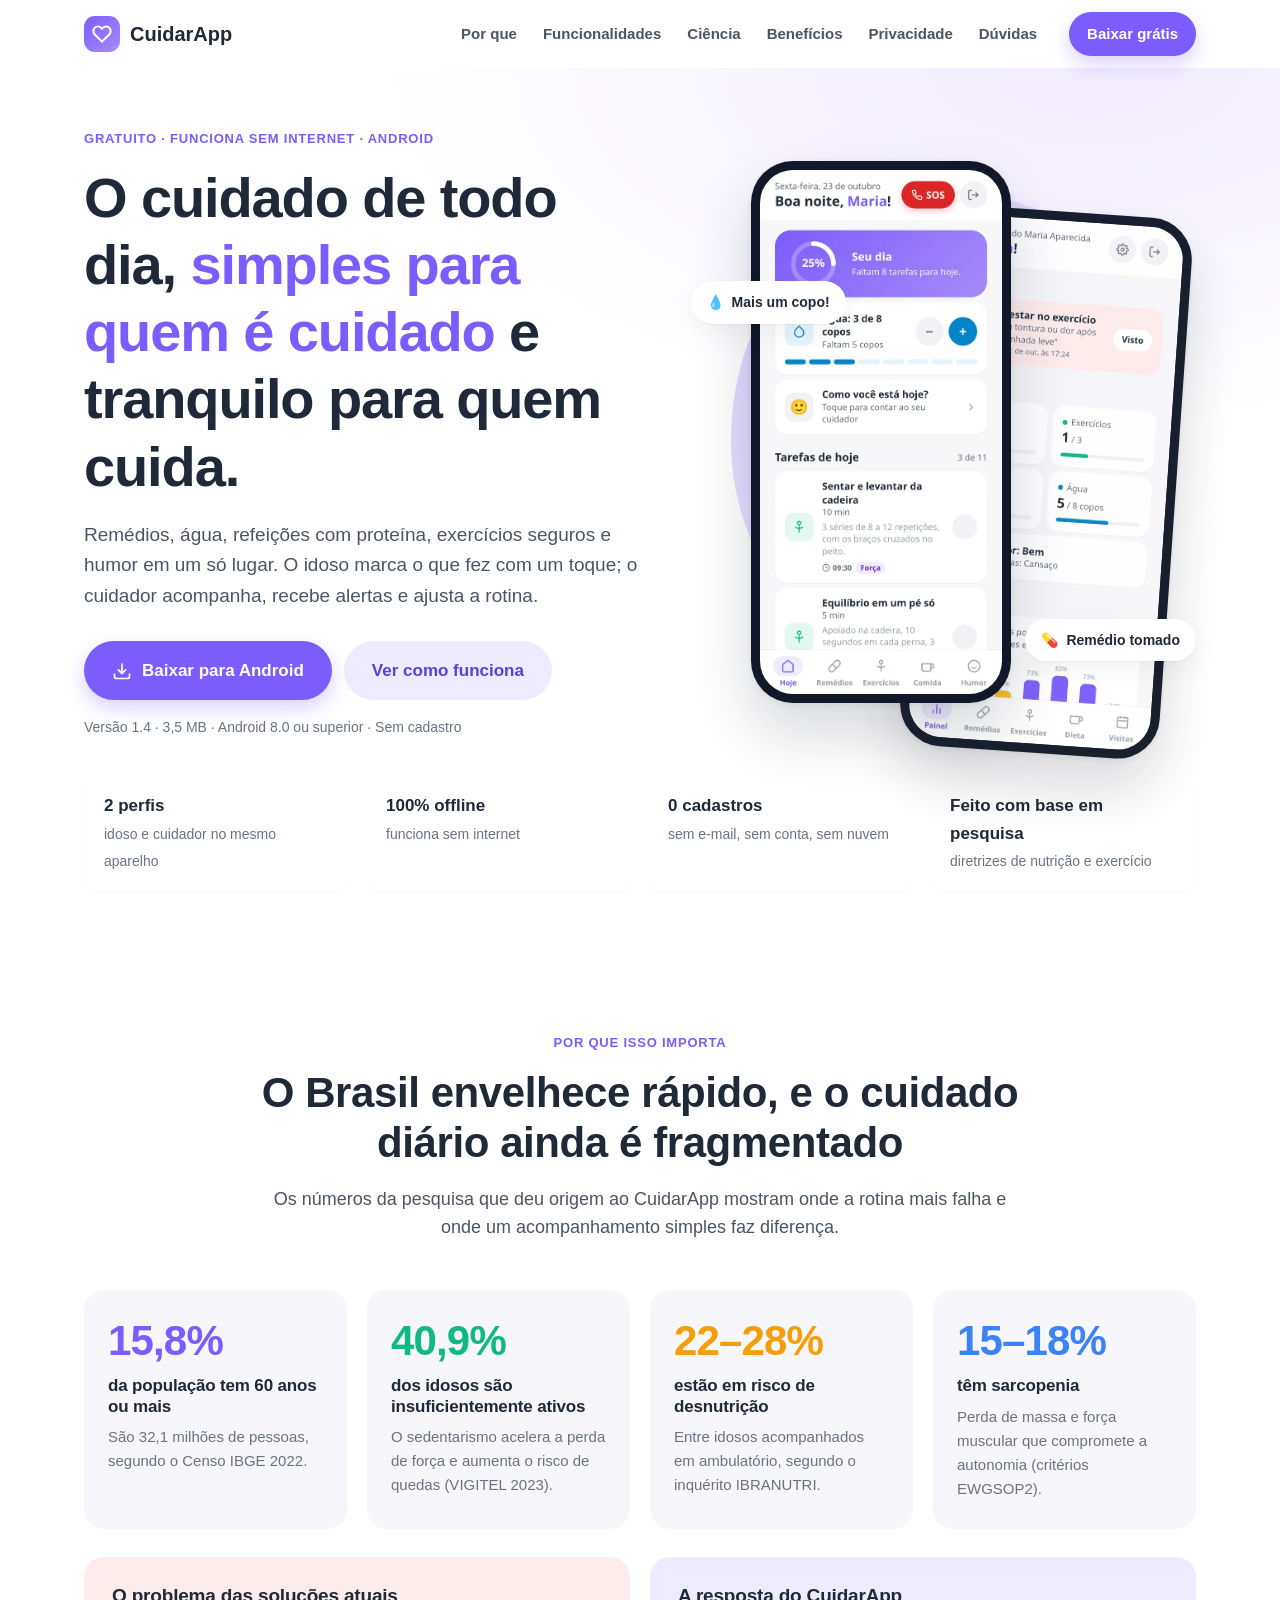
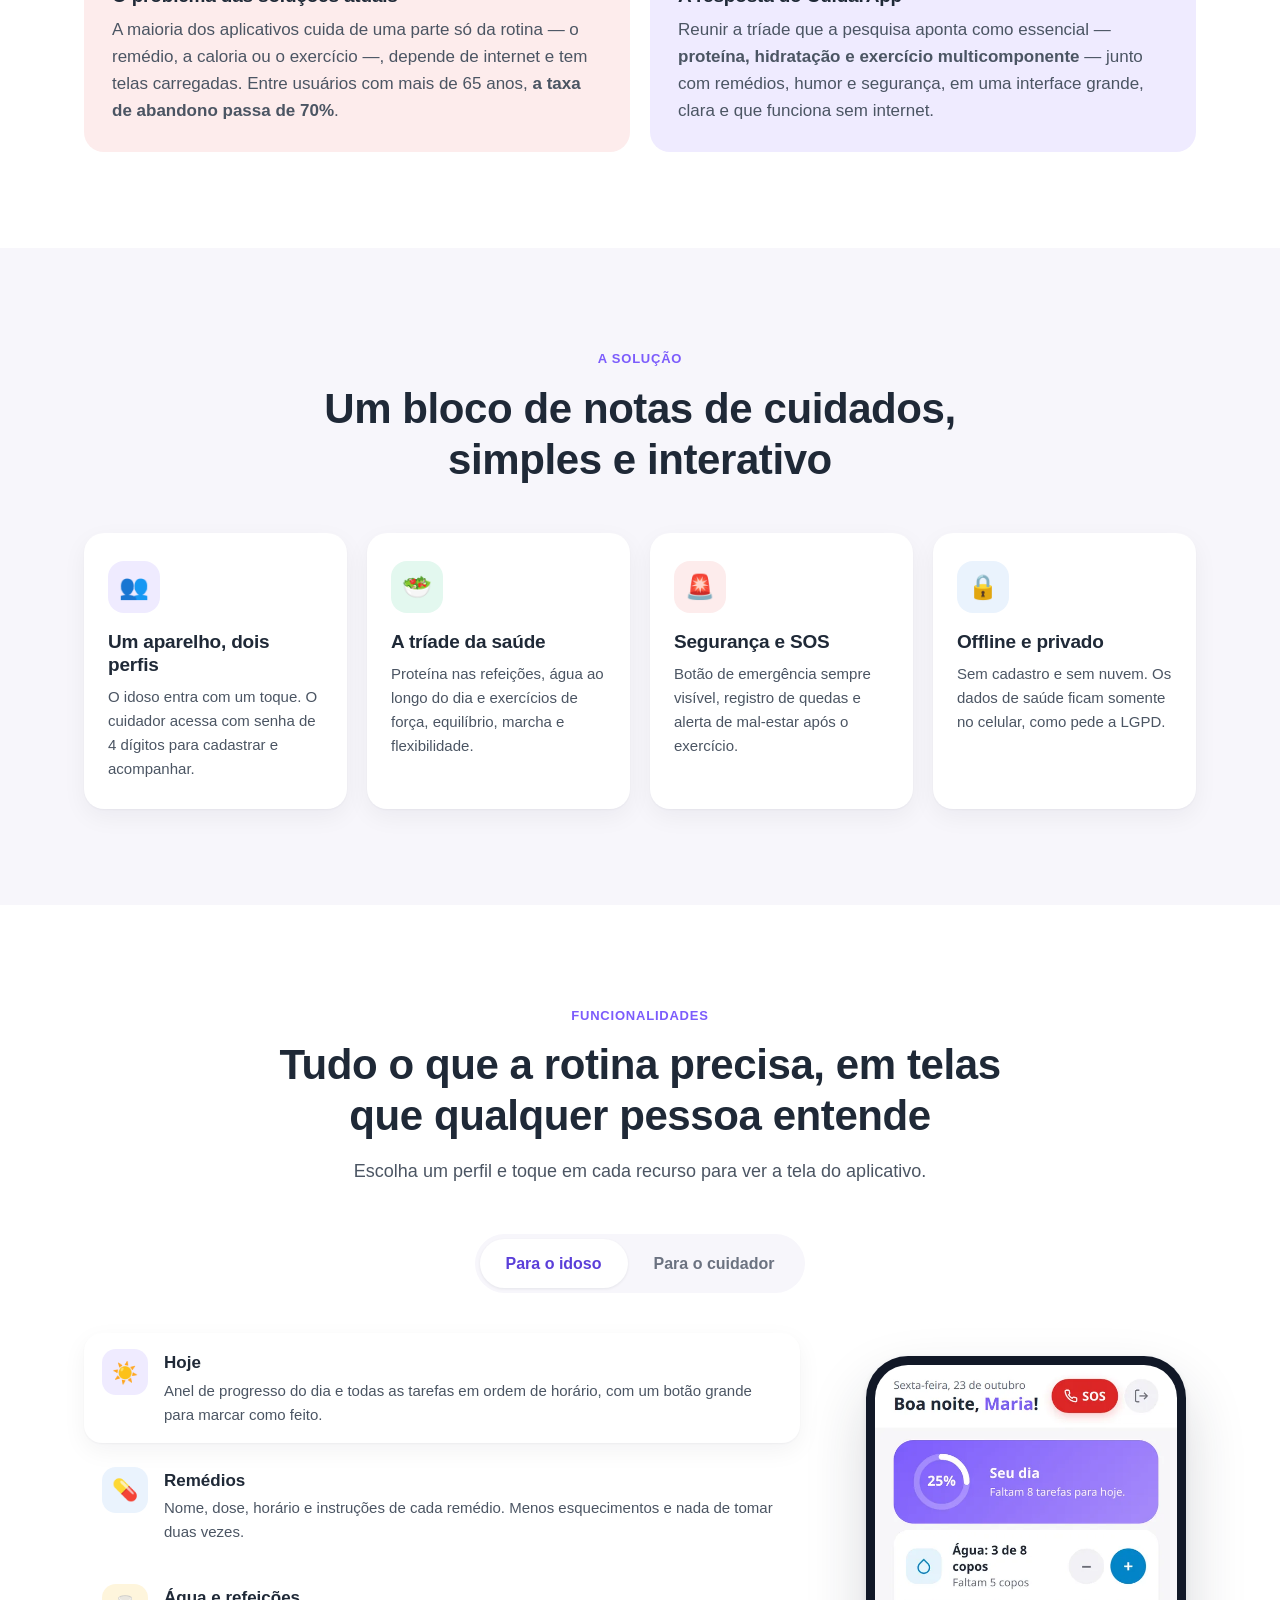
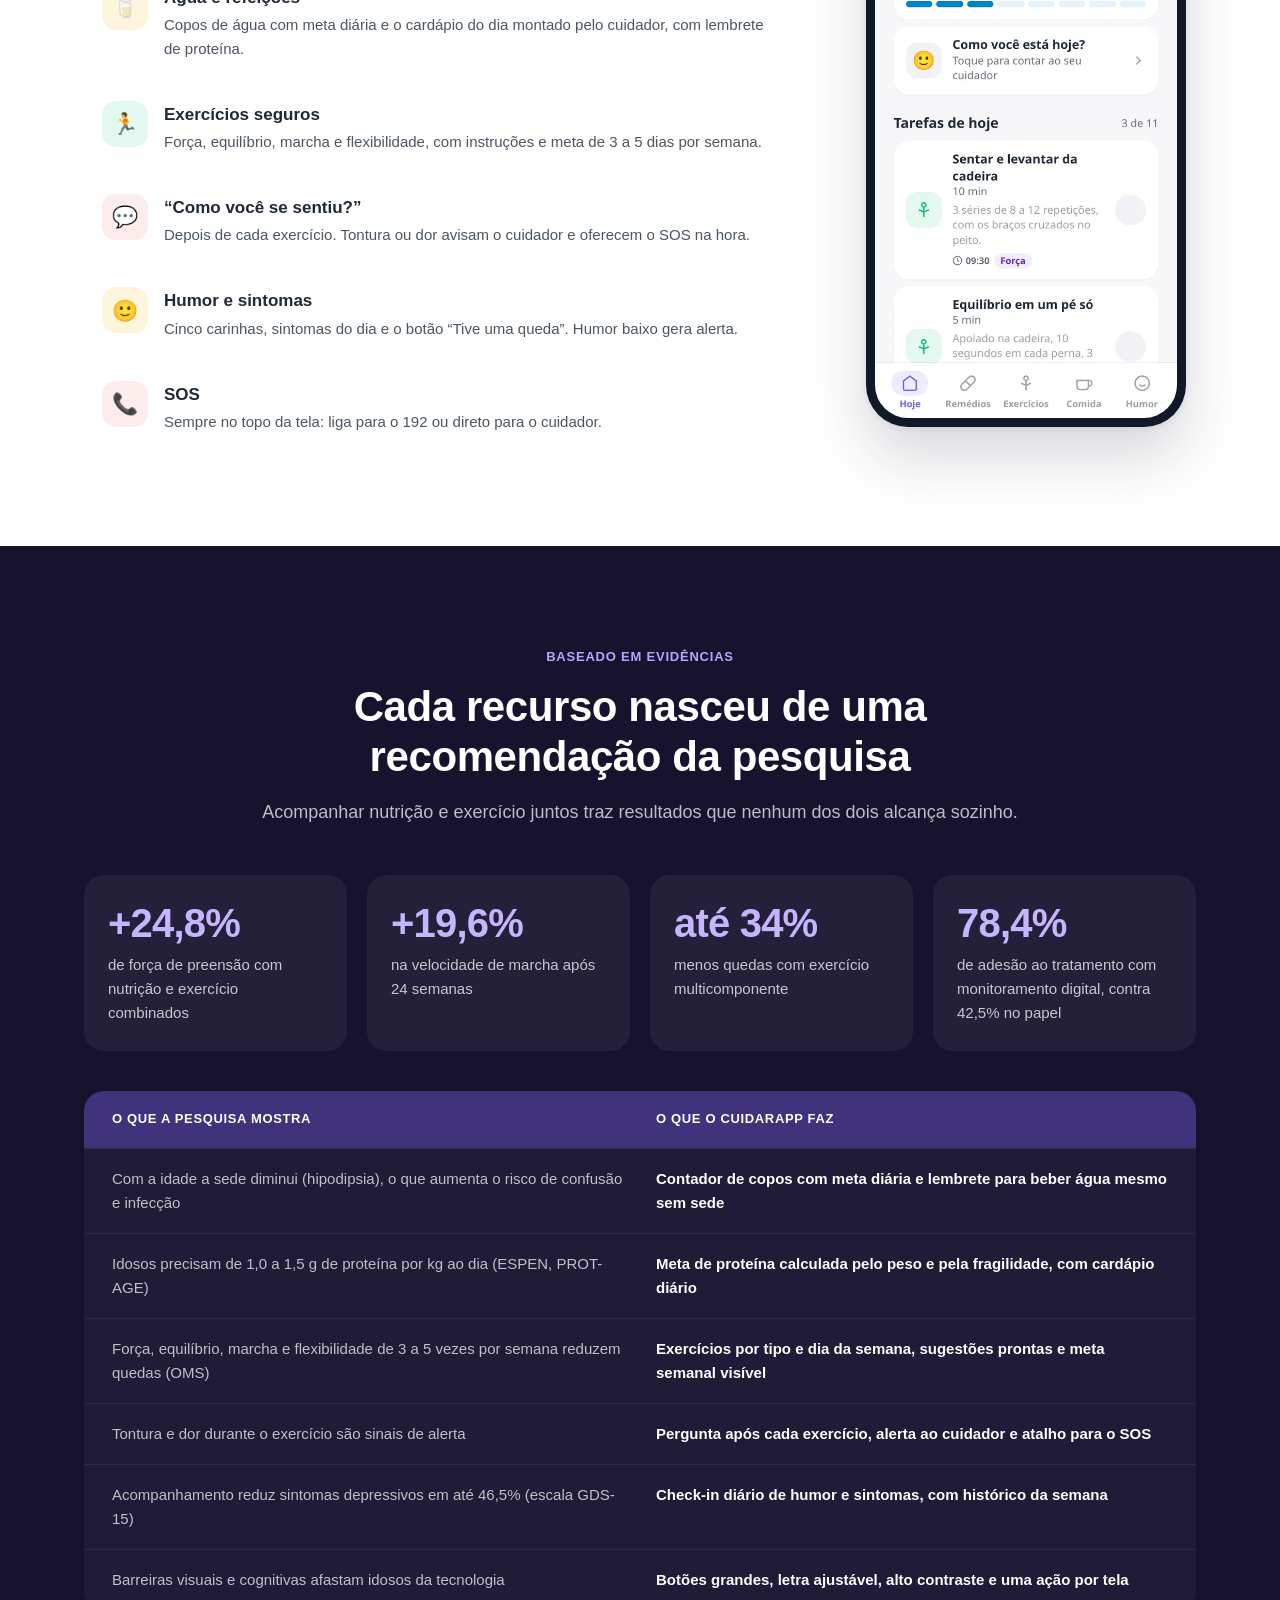
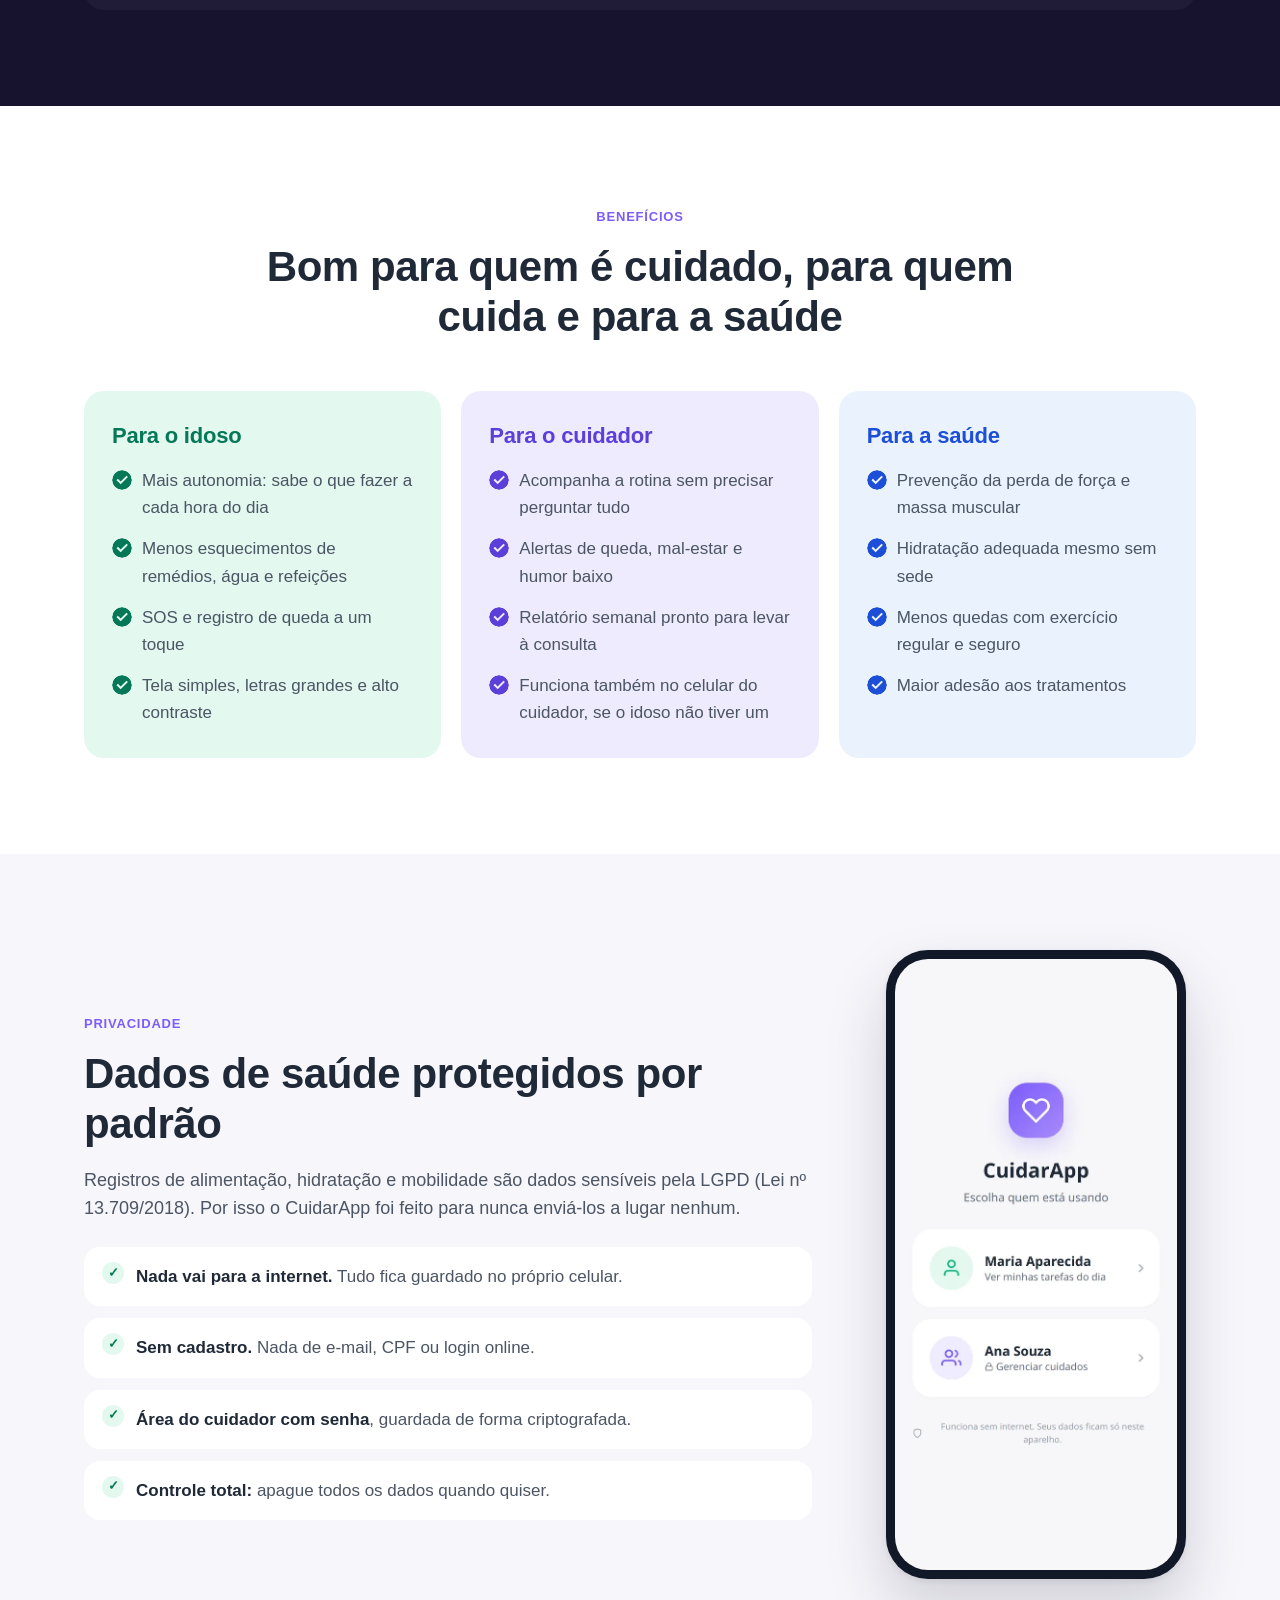
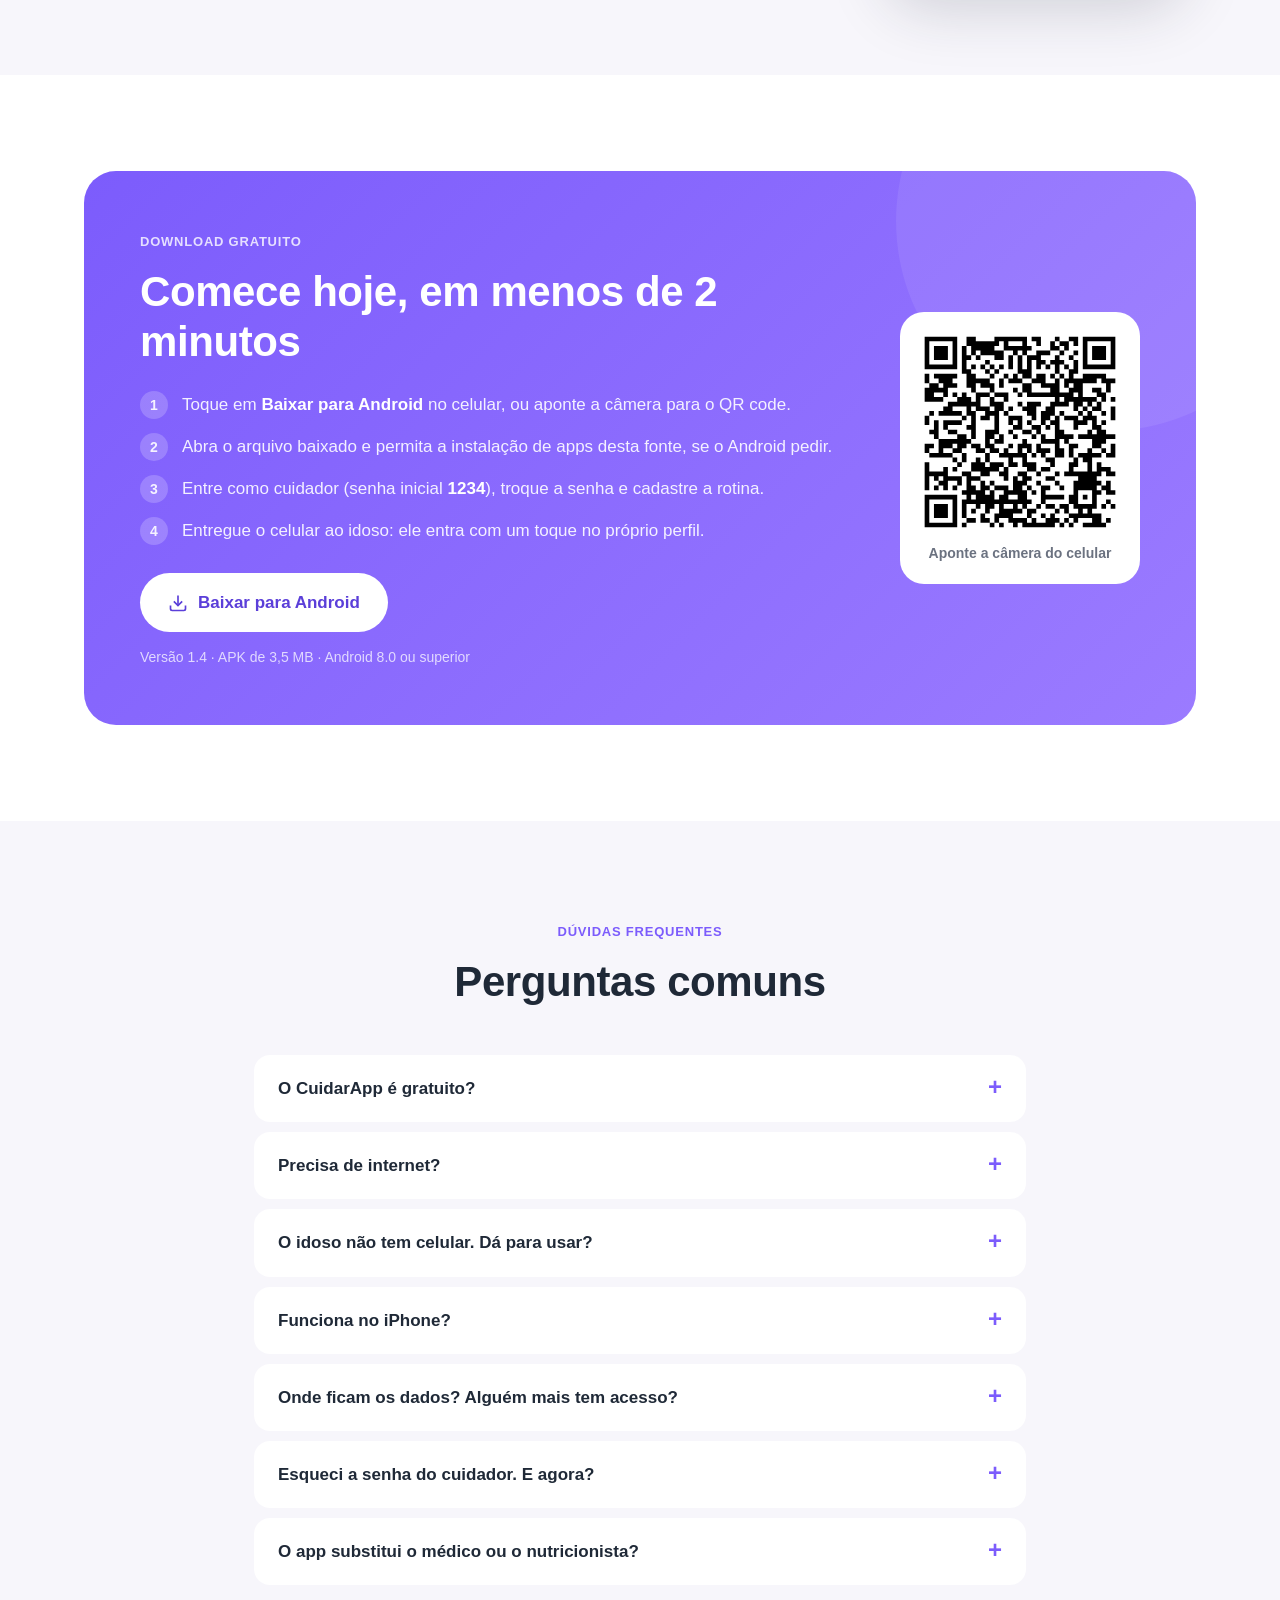
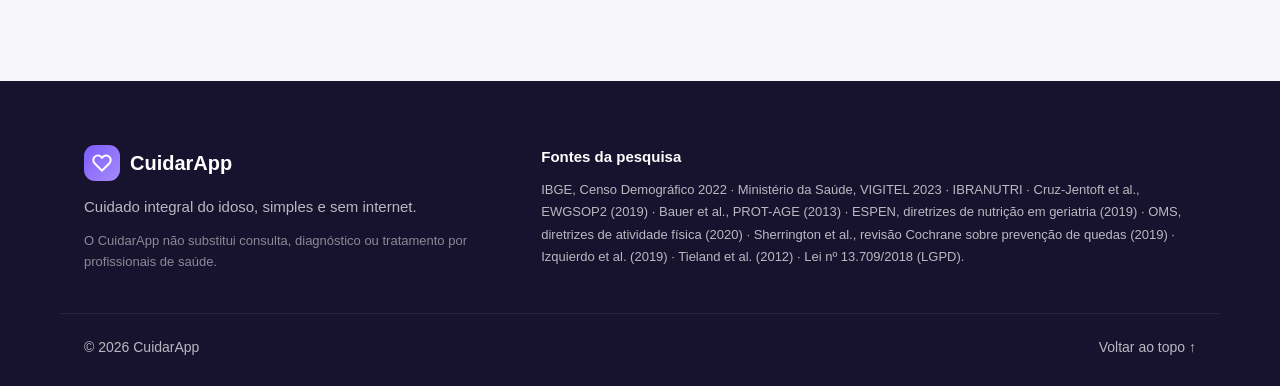
==== site/index.html @ 1126bedb "Site comercial do CuidarApp com link de download da versão atual Co-authored-by: Bradley iDesign <br" ====
<!DOCTYPE html>
<html lang="pt-BR">
<head>
    <meta charset="UTF-8">
    <meta name="viewport" content="width=device-width, initial-scale=1.0">
    <title>CuidarApp — Cuidado diário do idoso, simples e sem internet</title>
    <meta name="description" content="Aplicativo gratuito para idosos e cuidadores: remédios, água, alimentação com proteína, exercícios seguros, humor e SOS. Funciona sem internet e os dados ficam só no celular.">
    <meta name="theme-color" content="#7C5CFC">
    <meta property="og:title" content="CuidarApp — Cuidado diário do idoso">
    <meta property="og:description" content="Remédios, hidratação, alimentação, exercícios e humor em um só app. Gratuito, offline e privado.">
    <meta property="og:image" content="img/idoso-hoje.webp">
    <link rel="icon" href="data:image/svg+xml,%3Csvg xmlns='http://www.w3.org/2000/svg' viewBox='0 0 24 24' fill='none' stroke='%237C5CFC' stroke-width='2.4'%3E%3Cpath d='M20.84 4.61a5.5 5.5 0 0 0-7.78 0L12 5.67l-1.06-1.06a5.5 5.5 0 0 0-7.78 7.78l1.06 1.06L12 21.23l7.78-7.78 1.06-1.06a5.5 5.5 0 0 0 0-7.78z'/%3E%3C/svg%3E">
    <link rel="stylesheet" href="styles.css">
</head>
<body>
    <header class="topbar" id="topbar">
        <div class="container topbar-inner">
            <a href="#inicio" class="brand" aria-label="CuidarApp, início">
                <span class="brand-mark"><svg viewBox="0 0 24 24" fill="none" stroke="currentColor" stroke-width="2.4"><path d="M20.84 4.61a5.5 5.5 0 0 0-7.78 0L12 5.67l-1.06-1.06a5.5 5.5 0 0 0-7.78 7.78l1.06 1.06L12 21.23l7.78-7.78 1.06-1.06a5.5 5.5 0 0 0 0-7.78z"/></svg></span>
                CuidarApp
            </a>
            <nav class="menu" id="menu" aria-label="Seções">
                <a href="#por-que">Por que</a>
                <a href="#funcionalidades">Funcionalidades</a>
                <a href="#ciencia">Ciência</a>
                <a href="#beneficios">Benefícios</a>
                <a href="#privacidade">Privacidade</a>
                <a href="#perguntas">Dúvidas</a>
            </nav>
            <a class="btn btn-primary btn-sm" href="#baixar">Baixar grátis</a>
            <button class="menu-toggle" id="menu-toggle" aria-label="Abrir menu" aria-expanded="false" aria-controls="menu">
                <span></span><span></span>
            </button>
        </div>
    </header>

    <main>
        <!-- HERO -->
        <section class="hero" id="inicio">
            <div class="container hero-grid">
                <div class="hero-text">
                    <span class="eyebrow">Gratuito · Funciona sem internet · Android</span>
                    <h1>O cuidado de todo dia, <span class="accent">simples para quem é cuidado</span> e tranquilo para quem cuida.</h1>
                    <p class="lead">Remédios, água, refeições com proteína, exercícios seguros e humor em um só lugar. O idoso marca o que fez com um toque; o cuidador acompanha, recebe alertas e ajusta a rotina.</p>
                    <div class="hero-actions">
                        <a class="btn btn-primary btn-lg" href="https://github.com/InBradleydesign/1-Download-and-Export/releases/latest/download/app-debug.apk" data-download>
                            <svg viewBox="0 0 24 24" fill="none" stroke="currentColor" stroke-width="2"><path d="M21 15v4a2 2 0 0 1-2 2H5a2 2 0 0 1-2-2v-4"/><polyline points="7 10 12 15 17 10"/><line x1="12" y1="15" x2="12" y2="3"/></svg>
                            Baixar para Android
                        </a>
                        <a class="btn btn-ghost btn-lg" href="#funcionalidades">Ver como funciona</a>
                    </div>
                    <p class="hero-meta">Versão 1.4 · 3,5 MB · Android 8.0 ou superior · Sem cadastro</p>
                </div>
                <div class="hero-visual" aria-hidden="true">
                    <div class="blob"></div>
                    <figure class="phone phone-back"><img src="img/cuidador-painel.webp" alt="" width="585" height="1266"></figure>
                    <figure class="phone phone-front"><img src="img/idoso-hoje.webp" alt="" width="585" height="1266"></figure>
                    <div class="float-chip chip-a"><span>💧</span>Mais um copo!</div>
                    <div class="float-chip chip-b"><span>💊</span>Remédio tomado</div>
                </div>
            </div>
            <div class="container trust">
                <div><strong>2 perfis</strong><span>idoso e cuidador no mesmo aparelho</span></div>
                <div><strong>100% offline</strong><span>funciona sem internet</span></div>
                <div><strong>0 cadastros</strong><span>sem e-mail, sem conta, sem nuvem</span></div>
                <div><strong>Feito com base em pesquisa</strong><span>diretrizes de nutrição e exercício</span></div>
            </div>
        </section>

        <!-- POR QUE -->
        <section class="section" id="por-que">
            <div class="container">
                <div class="section-head">
                    <span class="eyebrow">Por que isso importa</span>
                    <h2>O Brasil envelhece rápido, e o cuidado diário ainda é fragmentado</h2>
                    <p>Os números da pesquisa que deu origem ao CuidarApp mostram onde a rotina mais falha e onde um acompanhamento simples faz diferença.</p>
                </div>
                <div class="stats">
                    <article class="stat">
                        <span class="stat-value">15,8%</span>
                        <h3>da população tem 60 anos ou mais</h3>
                        <p>São 32,1 milhões de pessoas, segundo o Censo IBGE 2022.</p>
                    </article>
                    <article class="stat">
                        <span class="stat-value">40,9%</span>
                        <h3>dos idosos são insuficientemente ativos</h3>
                        <p>O sedentarismo acelera a perda de força e aumenta o risco de quedas (VIGITEL 2023).</p>
                    </article>
                    <article class="stat">
                        <span class="stat-value">22–28%</span>
                        <h3>estão em risco de desnutrição</h3>
                        <p>Entre idosos acompanhados em ambulatório, segundo o inquérito IBRANUTRI.</p>
                    </article>
                    <article class="stat">
                        <span class="stat-value">15–18%</span>
                        <h3>têm sarcopenia</h3>
                        <p>Perda de massa e força muscular que compromete a autonomia (critérios EWGSOP2).</p>
                    </article>
                </div>
                <div class="callout">
                    <div>
                        <h3>O problema das soluções atuais</h3>
                        <p>A maioria dos aplicativos cuida de uma parte só da rotina — o remédio, a caloria ou o exercício —, depende de internet e tem telas carregadas. Entre usuários com mais de 65 anos, <strong>a taxa de abandono passa de 70%</strong>.</p>
                    </div>
                    <div>
                        <h3>A resposta do CuidarApp</h3>
                        <p>Reunir a tríade que a pesquisa aponta como essencial — <strong>proteína, hidratação e exercício multicomponente</strong> — junto com remédios, humor e segurança, em uma interface grande, clara e que funciona sem internet.</p>
                    </div>
                </div>
            </div>
        </section>

        <!-- PILARES -->
        <section class="section section-tint">
            <div class="container">
                <div class="section-head">
                    <span class="eyebrow">A solução</span>
                    <h2>Um bloco de notas de cuidados, simples e interativo</h2>
                </div>
                <div class="pillars">
                    <article class="pillar">
                        <span class="pillar-icon violet">👥</span>
                        <h3>Um aparelho, dois perfis</h3>
                        <p>O idoso entra com um toque. O cuidador acessa com senha de 4 dígitos para cadastrar e acompanhar.</p>
                    </article>
                    <article class="pillar">
                        <span class="pillar-icon green">🥗</span>
                        <h3>A tríade da saúde</h3>
                        <p>Proteína nas refeições, água ao longo do dia e exercícios de força, equilíbrio, marcha e flexibilidade.</p>
                    </article>
                    <article class="pillar">
                        <span class="pillar-icon red">🚨</span>
                        <h3>Segurança e SOS</h3>
                        <p>Botão de emergência sempre visível, registro de quedas e alerta de mal-estar após o exercício.</p>
                    </article>
                    <article class="pillar">
                        <span class="pillar-icon blue">🔒</span>
                        <h3>Offline e privado</h3>
                        <p>Sem cadastro e sem nuvem. Os dados de saúde ficam somente no celular, como pede a LGPD.</p>
                    </article>
                </div>
            </div>
        </section>

        <!-- FUNCIONALIDADES -->
        <section class="section" id="funcionalidades">
            <div class="container">
                <div class="section-head">
                    <span class="eyebrow">Funcionalidades</span>
                    <h2>Tudo o que a rotina precisa, em telas que qualquer pessoa entende</h2>
                    <p>Escolha um perfil e toque em cada recurso para ver a tela do aplicativo.</p>
                </div>

                <div class="segmented" role="tablist" aria-label="Perfil">
                    <button class="segmented-btn active" role="tab" aria-selected="true" data-profile="idoso">Para o idoso</button>
                    <button class="segmented-btn" role="tab" aria-selected="false" data-profile="cuidador">Para o cuidador</button>
                </div>

                <div class="showcase" data-showcase="idoso">
                    <div class="feature-list" role="tablist" aria-label="Recursos para o idoso">
                        <button class="feature active" data-img="img/idoso-hoje.webp" data-alt="Tela Hoje do idoso">
                            <span class="feature-icon violet">☀️</span>
                            <span><strong>Hoje</strong>Anel de progresso do dia e todas as tarefas em ordem de horário, com um botão grande para marcar como feito.</span>
                        </button>
                        <button class="feature" data-img="img/idoso-remedios.webp" data-alt="Remédios do dia">
                            <span class="feature-icon blue">💊</span>
                            <span><strong>Remédios</strong>Nome, dose, horário e instruções de cada remédio. Menos esquecimentos e nada de tomar duas vezes.</span>
                        </button>
                        <button class="feature" data-img="img/idoso-alimentacao.webp" data-alt="Água e refeições">
                            <span class="feature-icon amber">🥛</span>
                            <span><strong>Água e refeições</strong>Copos de água com meta diária e o cardápio do dia montado pelo cuidador, com lembrete de proteína.</span>
                        </button>
                        <button class="feature" data-img="img/idoso-exercicios.webp" data-alt="Exercícios do dia">
                            <span class="feature-icon green">🏃</span>
                            <span><strong>Exercícios seguros</strong>Força, equilíbrio, marcha e flexibilidade, com instruções e meta de 3 a 5 dias por semana.</span>
                        </button>
                        <button class="feature" data-img="img/feedback-exercicio.webp" data-alt="Pergunta após o exercício">
                            <span class="feature-icon red">💬</span>
                            <span><strong>“Como você se sentiu?”</strong>Depois de cada exercício. Tontura ou dor avisam o cuidador e oferecem o SOS na hora.</span>
                        </button>
                        <button class="feature" data-img="img/idoso-humor.webp" data-alt="Humor e sintomas">
                            <span class="feature-icon amber">🙂</span>
                            <span><strong>Humor e sintomas</strong>Cinco carinhas, sintomas do dia e o botão “Tive uma queda”. Humor baixo gera alerta.</span>
                        </button>
                        <button class="feature" data-img="img/emergencia.webp" data-alt="Tela de emergência">
                            <span class="feature-icon red">📞</span>
                            <span><strong>SOS</strong>Sempre no topo da tela: liga para o 192 ou direto para o cuidador.</span>
                        </button>
                    </div>
                    <figure class="phone showcase-phone"><img src="img/idoso-hoje.webp" alt="Tela Hoje do idoso" width="585" height="1266"></figure>
                </div>

                <div class="showcase" data-showcase="cuidador" hidden>
                    <div class="feature-list" role="tablist" aria-label="Recursos para o cuidador">
                        <button class="feature active" data-img="img/cuidador-painel.webp" data-alt="Painel do cuidador">
                            <span class="feature-icon violet">📋</span>
                            <span><strong>Painel do dia</strong>Alertas de queda, mal-estar e humor baixo no topo, e o progresso de remédios, exercícios, refeições e água.</span>
                        </button>
                        <button class="feature" data-img="img/cuidador-progresso.webp" data-alt="Relatório dos últimos 7 dias">
                            <span class="feature-icon blue">📊</span>
                            <span><strong>Relatório semanal</strong>Adesão de cada dia, humor da semana e médias prontas para mostrar na consulta.</span>
                        </button>
                        <button class="feature" data-img="img/novo-exercicio.webp" data-alt="Cadastro de exercício">
                            <span class="feature-icon green">✨</span>
                            <span><strong>Cadastro guiado</strong>Sugestões prontas de exercícios e escolha dos dias da semana em poucos toques.</span>
                        </button>
                        <button class="feature" data-img="img/dieta.webp" data-alt="Dieta da semana">
                            <span class="feature-icon amber">🍽️</span>
                            <span><strong>Dieta da semana</strong>Café, almoço, lanche e jantar por dia, salvos automaticamente e com meta de proteína pelo peso.</span>
                        </button>
                        <button class="feature" data-img="img/configuracoes.webp" data-alt="Configurações">
                            <span class="feature-icon violet">⚙️</span>
                            <span><strong>Ajustes do cuidado</strong>Nomes e fotos, peso, meta de água, contatos de SOS e senha, tudo em um só lugar.</span>
                        </button>
                        <button class="feature" data-img="img/alto-contraste.webp" data-alt="Modo de alto contraste com letra maior">
                            <span class="feature-icon blue">🔍</span>
                            <span><strong>Acessibilidade</strong>Letra de 80% a 150%, alto contraste e animações que podem ser desligadas.</span>
                        </button>
                    </div>
                    <figure class="phone showcase-phone"><img src="img/cuidador-painel.webp" alt="Painel do cuidador" width="585" height="1266"></figure>
                </div>
            </div>
        </section>

        <!-- CIÊNCIA -->
        <section class="section section-dark" id="ciencia">
            <div class="container">
                <div class="section-head">
                    <span class="eyebrow">Baseado em evidências</span>
                    <h2>Cada recurso nasceu de uma recomendação da pesquisa</h2>
                    <p>Acompanhar nutrição e exercício juntos traz resultados que nenhum dos dois alcança sozinho.</p>
                </div>
                <div class="results">
                    <div class="result"><span>+24,8%</span><p>de força de preensão com nutrição e exercício combinados</p></div>
                    <div class="result"><span>+19,6%</span><p>na velocidade de marcha após 24 semanas</p></div>
                    <div class="result"><span>até 34%</span><p>menos quedas com exercício multicomponente</p></div>
                    <div class="result"><span>78,4%</span><p>de adesão ao tratamento com monitoramento digital, contra 42,5% no papel</p></div>
                </div>
                <div class="evidence">
                    <div class="evidence-row evidence-head"><span>O que a pesquisa mostra</span><span>O que o CuidarApp faz</span></div>
                    <div class="evidence-row"><span>Com a idade a sede diminui (hipodipsia), o que aumenta o risco de confusão e infecção</span><span>Contador de copos com meta diária e lembrete para beber água mesmo sem sede</span></div>
                    <div class="evidence-row"><span>Idosos precisam de 1,0 a 1,5 g de proteína por kg ao dia (ESPEN, PROT-AGE)</span><span>Meta de proteína calculada pelo peso e pela fragilidade, com cardápio diário</span></div>
                    <div class="evidence-row"><span>Força, equilíbrio, marcha e flexibilidade de 3 a 5 vezes por semana reduzem quedas (OMS)</span><span>Exercícios por tipo e dia da semana, sugestões prontas e meta semanal visível</span></div>
                    <div class="evidence-row"><span>Tontura e dor durante o exercício são sinais de alerta</span><span>Pergunta após cada exercício, alerta ao cuidador e atalho para o SOS</span></div>
                    <div class="evidence-row"><span>Acompanhamento reduz sintomas depressivos em até 46,5% (escala GDS-15)</span><span>Check-in diário de humor e sintomas, com histórico da semana</span></div>
                    <div class="evidence-row"><span>Barreiras visuais e cognitivas afastam idosos da tecnologia</span><span>Botões grandes, letra ajustável, alto contraste e uma ação por tela</span></div>
                </div>
            </div>
        </section>

        <!-- BENEFÍCIOS -->
        <section class="section" id="beneficios">
            <div class="container">
                <div class="section-head">
                    <span class="eyebrow">Benefícios</span>
                    <h2>Bom para quem é cuidado, para quem cuida e para a saúde</h2>
                </div>
                <div class="benefits">
                    <article class="benefit green">
                        <h3>Para o idoso</h3>
                        <ul>
                            <li>Mais autonomia: sabe o que fazer a cada hora do dia</li>
                            <li>Menos esquecimentos de remédios, água e refeições</li>
                            <li>SOS e registro de queda a um toque</li>
                            <li>Tela simples, letras grandes e alto contraste</li>
                        </ul>
                    </article>
                    <article class="benefit violet">
                        <h3>Para o cuidador</h3>
                        <ul>
                            <li>Acompanha a rotina sem precisar perguntar tudo</li>
                            <li>Alertas de queda, mal-estar e humor baixo</li>
                            <li>Relatório semanal pronto para levar à consulta</li>
                            <li>Funciona também no celular do cuidador, se o idoso não tiver um</li>
                        </ul>
                    </article>
                    <article class="benefit blue">
                        <h3>Para a saúde</h3>
                        <ul>
                            <li>Prevenção da perda de força e massa muscular</li>
                            <li>Hidratação adequada mesmo sem sede</li>
                            <li>Menos quedas com exercício regular e seguro</li>
                            <li>Maior adesão aos tratamentos</li>
                        </ul>
                    </article>
                </div>
            </div>
        </section>

        <!-- PRIVACIDADE -->
        <section class="section section-tint" id="privacidade">
            <div class="container privacy">
                <div class="privacy-text">
                    <span class="eyebrow">Privacidade</span>
                    <h2>Dados de saúde protegidos por padrão</h2>
                    <p>Registros de alimentação, hidratação e mobilidade são dados sensíveis pela LGPD (Lei nº 13.709/2018). Por isso o CuidarApp foi feito para nunca enviá-los a lugar nenhum.</p>
                    <ul class="checks">
                        <li><strong>Nada vai para a internet.</strong> Tudo fica guardado no próprio celular.</li>
                        <li><strong>Sem cadastro.</strong> Nada de e-mail, CPF ou login online.</li>
                        <li><strong>Área do cuidador com senha</strong>, guardada de forma criptografada.</li>
                        <li><strong>Controle total:</strong> apague todos os dados quando quiser.</li>
                    </ul>
                </div>
                <figure class="phone privacy-phone"><img src="img/inicio.webp" alt="Tela inicial com os perfis do idoso e do cuidador" width="585" height="1266"></figure>
            </div>
        </section>

        <!-- BAIXAR -->
        <section class="section" id="baixar">
            <div class="container">
                <div class="download">
                    <div class="download-text">
                        <span class="eyebrow light">Download gratuito</span>
                        <h2>Comece hoje, em menos de 2 minutos</h2>
                        <ol class="steps">
                            <li><span>1</span><p>Toque em <strong>Baixar para Android</strong> no celular, ou aponte a câmera para o QR code.</p></li>
                            <li><span>2</span><p>Abra o arquivo baixado e permita a instalação de apps desta fonte, se o Android pedir.</p></li>
                            <li><span>3</span><p>Entre como cuidador (senha inicial <strong>1234</strong>), troque a senha e cadastre a rotina.</p></li>
                            <li><span>4</span><p>Entregue o celular ao idoso: ele entra com um toque no próprio perfil.</p></li>
                        </ol>
                        <div class="hero-actions">
                            <a class="btn btn-white btn-lg" href="https://github.com/InBradleydesign/1-Download-and-Export/releases/latest/download/app-debug.apk" data-download>
                                <svg viewBox="0 0 24 24" fill="none" stroke="currentColor" stroke-width="2"><path d="M21 15v4a2 2 0 0 1-2 2H5a2 2 0 0 1-2-2v-4"/><polyline points="7 10 12 15 17 10"/><line x1="12" y1="15" x2="12" y2="3"/></svg>
                                Baixar para Android
                            </a>
                        </div>
                        <p class="download-meta">Versão 1.4 · APK de 3,5 MB · Android 8.0 ou superior</p>
                    </div>
                    <div class="qr">
                        <img src="img/qr-download.svg" alt="QR code para baixar o CuidarApp" width="200" height="200">
                        <span>Aponte a câmera do celular</span>
                    </div>
                </div>
            </div>
        </section>

        <!-- DÚVIDAS -->
        <section class="section section-tint" id="perguntas">
            <div class="container narrow">
                <div class="section-head">
                    <span class="eyebrow">Dúvidas frequentes</span>
                    <h2>Perguntas comuns</h2>
                </div>
                <div class="faq">
                    <details>
                        <summary>O CuidarApp é gratuito?</summary>
                        <p>Sim. O download é gratuito, não há anúncios e não é preciso criar conta.</p>
                    </details>
                    <details>
                        <summary>Precisa de internet?</summary>
                        <p>Não. Depois de instalado, o aplicativo funciona totalmente offline. A internet só é usada para baixar o arquivo de instalação.</p>
                    </details>
                    <details>
                        <summary>O idoso não tem celular. Dá para usar?</summary>
                        <p>Sim. Nas configurações, escolha “Este celular é do cuidador”. O cuidador registra as tarefas pelo idoso e o app mostra isso na tela.</p>
                    </details>
                    <details>
                        <summary>Funciona no iPhone?</summary>
                        <p>Por enquanto o CuidarApp está disponível apenas para Android 8.0 ou superior.</p>
                    </details>
                    <details>
                        <summary>Onde ficam os dados? Alguém mais tem acesso?</summary>
                        <p>Somente no celular onde o app está instalado. Nada é enviado para servidores, e o cuidador pode apagar tudo nas configurações.</p>
                    </details>
                    <details>
                        <summary>Esqueci a senha do cuidador. E agora?</summary>
                        <p>A senha inicial é 1234. Se ela foi trocada e esquecida, limpe os dados do aplicativo nas configurações do Android; isso apaga os registros e volta à senha inicial.</p>
                    </details>
                    <details>
                        <summary>O app substitui o médico ou o nutricionista?</summary>
                        <p>Não. O CuidarApp organiza a rotina recomendada pelos profissionais de saúde e ajuda a acompanhá-la. Remédios, dieta e exercícios devem seguir a orientação deles.</p>
                    </details>
                </div>
            </div>
        </section>
    </main>

    <footer class="footer">
        <div class="container footer-grid">
            <div>
                <a href="#inicio" class="brand brand-light">
                    <span class="brand-mark"><svg viewBox="0 0 24 24" fill="none" stroke="currentColor" stroke-width="2.4"><path d="M20.84 4.61a5.5 5.5 0 0 0-7.78 0L12 5.67l-1.06-1.06a5.5 5.5 0 0 0-7.78 7.78l1.06 1.06L12 21.23l7.78-7.78 1.06-1.06a5.5 5.5 0 0 0 0-7.78z"/></svg></span>
                    CuidarApp
                </a>
                <p>Cuidado integral do idoso, simples e sem internet.</p>
                <p class="disclaimer">O CuidarApp não substitui consulta, diagnóstico ou tratamento por profissionais de saúde.</p>
            </div>
            <div class="sources">
                <h4>Fontes da pesquisa</h4>
                <p>IBGE, Censo Demográfico 2022 · Ministério da Saúde, VIGITEL 2023 · IBRANUTRI · Cruz-Jentoft et al., EWGSOP2 (2019) · Bauer et al., PROT-AGE (2013) · ESPEN, diretrizes de nutrição em geriatria (2019) · OMS, diretrizes de atividade física (2020) · Sherrington et al., revisão Cochrane sobre prevenção de quedas (2019) · Izquierdo et al. (2019) · Tieland et al. (2012) · Lei nº 13.709/2018 (LGPD).</p>
            </div>
        </div>
        <div class="container footer-bottom">
            <span>© 2026 CuidarApp</span>
            <a href="#inicio">Voltar ao topo ↑</a>
        </div>
    </footer>

    <a class="sticky-download" href="https://github.com/InBradleydesign/1-Download-and-Export/releases/latest/download/app-debug.apk" data-download>
        <svg viewBox="0 0 24 24" fill="none" stroke="currentColor" stroke-width="2"><path d="M21 15v4a2 2 0 0 1-2 2H5a2 2 0 0 1-2-2v-4"/><polyline points="7 10 12 15 17 10"/><line x1="12" y1="15" x2="12" y2="3"/></svg>
        Baixar o CuidarApp grátis
    </a>

    <script src="script.js"></script>
</body>
</html>
---- site/styles.css ----
:root {
    --primary: #7C5CFC;
    --primary-dark: #5B3FD9;
    --primary-light: #EFEBFF;
    --green: #10B981;
    --green-light: #E3F8EF;
    --blue: #3B82F6;
    --blue-light: #EAF3FD;
    --amber: #F59E0B;
    --amber-light: #FEF5DC;
    --red: #DC2626;
    --red-light: #FDECEC;
    --ink: #1F2937;
    --ink-2: #4B5563;
    --muted: #6B7280;
    --bg: #FFFFFF;
    --tint: #F7F6FB;
    --hairline: rgba(17, 24, 39, 0.07);
    --shadow: 0 1px 2px rgba(17, 24, 39, 0.04), 0 8px 24px rgba(17, 24, 39, 0.05);
    --radius: 20px;
    --container: 1160px;
}

*, *::before, *::after { box-sizing: border-box; margin: 0; padding: 0; }

html { scroll-behavior: smooth; scroll-padding-top: 80px; }

body {
    font-family: -apple-system, BlinkMacSystemFont, 'Segoe UI', Roboto, 'Helvetica Neue', Arial, sans-serif;
    color: var(--ink);
    background: var(--bg);
    font-size: 17px;
    line-height: 1.6;
    -webkit-font-smoothing: antialiased;
}

img { max-width: 100%; display: block; }
a { color: inherit; text-decoration: none; }
button { font: inherit; color: inherit; background: none; border: none; cursor: pointer; }
svg { flex-shrink: 0; }

.container { width: 100%; max-width: var(--container); margin: 0 auto; padding: 0 24px; }
.container.narrow { max-width: 820px; }

.accent { color: var(--primary); }

.eyebrow {
    display: inline-block;
    font-size: 13px;
    font-weight: 700;
    letter-spacing: 0.06em;
    text-transform: uppercase;
    color: var(--primary);
    margin-bottom: 14px;
}

.eyebrow.light { color: rgba(255, 255, 255, 0.8); }

h1, h2, h3 { line-height: 1.2; letter-spacing: -0.01em; }
h2 { font-size: clamp(28px, 3.6vw, 42px); font-weight: 800; }
h3 { font-size: 19px; font-weight: 700; }

/* ==================== BOTÕES ==================== */
.btn {
    display: inline-flex;
    align-items: center;
    justify-content: center;
    gap: 10px;
    font-weight: 700;
    border-radius: 999px;
    transition: transform 150ms ease, background 150ms ease, box-shadow 150ms ease;
    white-space: nowrap;
}

.btn svg { width: 20px; height: 20px; }
.btn:active { transform: scale(0.98); }
.btn-sm { padding: 10px 18px; font-size: 15px; }
.btn-lg { padding: 16px 28px; font-size: 17px; }

.btn-primary {
    background: var(--primary);
    color: white;
    box-shadow: 0 8px 20px rgba(124, 92, 252, 0.28);
}

.btn-primary:hover { background: var(--primary-dark); }

.btn-ghost { background: var(--primary-light); color: var(--primary-dark); }
.btn-ghost:hover { background: #E4DDFF; }

.btn-white { background: white; color: var(--primary-dark); }
.btn-white:hover { background: #F4F1FF; }

/* ==================== TOPO ==================== */
.topbar {
    position: sticky;
    top: 0;
    z-index: 50;
    background: rgba(255, 255, 255, 0.85);
    backdrop-filter: saturate(180%) blur(14px);
    -webkit-backdrop-filter: saturate(180%) blur(14px);
    transition: box-shadow 200ms ease;
}

.topbar.scrolled { box-shadow: 0 1px 0 var(--hairline); }

.topbar-inner {
    height: 68px;
    display: flex;
    align-items: center;
    gap: 32px;
}

.brand {
    display: flex;
    align-items: center;
    gap: 10px;
    font-weight: 800;
    font-size: 20px;
}

.brand-mark {
    width: 36px;
    height: 36px;
    border-radius: 11px;
    background: linear-gradient(135deg, var(--primary), #A78BFA);
    color: white;
    display: flex;
    align-items: center;
    justify-content: center;
}

.brand-mark svg { width: 20px; height: 20px; }

.menu {
    display: flex;
    gap: 26px;
    margin-left: auto;
    font-size: 15px;
    font-weight: 600;
    color: var(--ink-2);
}

.menu a:hover { color: var(--primary); }

.menu-toggle {
    display: none;
    width: 44px;
    height: 44px;
    border-radius: 12px;
    background: var(--tint);
    flex-direction: column;
    align-items: center;
    justify-content: center;
    gap: 6px;
}

.menu-toggle span {
    width: 18px;
    height: 2px;
    border-radius: 2px;
    background: var(--ink);
    transition: transform 200ms ease;
}

.menu-toggle[aria-expanded="true"] span:first-child { transform: translateY(4px) rotate(45deg); }
.menu-toggle[aria-expanded="true"] span:last-child { transform: translateY(-4px) rotate(-45deg); }

/* ==================== HERO ==================== */
.hero {
    padding: 56px 0 40px;
    background: radial-gradient(1200px 600px at 85% 0%, #F1ECFF 0%, rgba(241, 236, 255, 0) 60%);
    overflow: hidden;
}

.hero-grid {
    display: grid;
    grid-template-columns: 1.05fr 0.95fr;
    gap: 48px;
    align-items: center;
}

.hero h1 {
    font-size: clamp(34px, 4.6vw, 56px);
    font-weight: 800;
    letter-spacing: -0.02em;
    margin-bottom: 20px;
}

.lead {
    font-size: 19px;
    color: var(--ink-2);
    max-width: 560px;
    margin-bottom: 30px;
}

.hero-actions { display: flex; flex-wrap: wrap; gap: 12px; }

.hero-meta {
    margin-top: 16px;
    font-size: 14px;
    color: var(--muted);
}

.hero-visual {
    position: relative;
    height: 600px;
}

.blob {
    position: absolute;
    inset: 60px 20px 40px 40px;
    border-radius: 48% 52% 45% 55% / 50% 45% 55% 50%;
    background: linear-gradient(135deg, #DCD2FF 0%, #F5F1FF 100%);
}

.phone {
    background: #111827;
    padding: 9px;
    border-radius: 42px;
    box-shadow: 0 30px 60px rgba(31, 41, 55, 0.18), 0 2px 6px rgba(31, 41, 55, 0.08);
}

.phone img {
    border-radius: 33px;
    width: 100%;
    height: auto;
    background: #F6F6F9;
}

.hero-visual .phone { position: absolute; width: 260px; }
.phone-front { left: 12%; top: 30px; z-index: 2; }
.phone-back { right: 4%; top: 80px; transform: rotate(4deg); opacity: 0.97; }

.float-chip {
    position: absolute;
    z-index: 3;
    display: flex;
    align-items: center;
    gap: 8px;
    padding: 10px 16px;
    border-radius: 999px;
    background: white;
    box-shadow: var(--shadow);
    font-size: 14px;
    font-weight: 700;
    animation: float 5s ease-in-out infinite;
}

.chip-a { left: 0; top: 150px; }
.chip-b { right: 0; bottom: 70px; animation-delay: -2.5s; }

@keyframes float {
    0%, 100% { transform: translateY(0); }
    50% { transform: translateY(-8px); }
}

.trust {
    margin-top: 36px;
    display: grid;
    grid-template-columns: repeat(4, 1fr);
    gap: 16px;
}

.trust div {
    padding: 18px 20px;
    border-radius: 16px;
    background: rgba(255, 255, 255, 0.75);
    box-shadow: 0 1px 2px rgba(17, 24, 39, 0.04);
}

.trust strong { display: block; font-size: 17px; }
.trust span { font-size: 14px; color: var(--muted); }

/* ==================== SEÇÕES ==================== */
.section { padding: 96px 0; }
.section-tint { background: var(--tint); }

.section-head {
    max-width: 760px;
    margin: 0 auto 48px;
    text-align: center;
}

.section-head p {
    margin-top: 16px;
    font-size: 18px;
    color: var(--ink-2);
}

/* ==================== ESTATÍSTICAS ==================== */
.stats {
    display: grid;
    grid-template-columns: repeat(4, 1fr);
    gap: 20px;
}

.stat {
    padding: 28px 24px;
    border-radius: var(--radius);
    background: var(--tint);
}

.stat-value {
    display: block;
    font-size: 42px;
    font-weight: 800;
    color: var(--primary);
    letter-spacing: -0.02em;
    line-height: 1.1;
    margin-bottom: 12px;
}

.stat:nth-child(2) .stat-value { color: var(--green); }
.stat:nth-child(3) .stat-value { color: var(--amber); }
.stat:nth-child(4) .stat-value { color: var(--blue); }

.stat h3 { font-size: 17px; margin-bottom: 8px; }
.stat p { font-size: 15px; color: var(--muted); }

.callout {
    margin-top: 28px;
    display: grid;
    grid-template-columns: 1fr 1fr;
    gap: 20px;
}

.callout > div {
    padding: 28px;
    border-radius: var(--radius);
    background: var(--red-light);
}

.callout > div:last-child { background: var(--primary-light); }
.callout h3 { margin-bottom: 8px; }
.callout p { color: var(--ink-2); }

/* ==================== PILARES ==================== */
.pillars {
    display: grid;
    grid-template-columns: repeat(4, 1fr);
    gap: 20px;
}

.pillar {
    padding: 28px 24px;
    border-radius: var(--radius);
    background: white;
    box-shadow: var(--shadow);
}

.pillar h3 { margin: 18px 0 8px; }
.pillar p { font-size: 15px; color: var(--ink-2); }

.pillar-icon, .feature-icon {
    width: 52px;
    height: 52px;
    border-radius: 16px;
    display: flex;
    align-items: center;
    justify-content: center;
    font-size: 24px;
    flex-shrink: 0;
}

.violet { background: var(--primary-light); }
.green { background: var(--green-light); }
.blue { background: var(--blue-light); }
.amber { background: var(--amber-light); }
.red { background: var(--red-light); }

/* ==================== FUNCIONALIDADES ==================== */
.segmented {
    display: flex;
    width: max-content;
    max-width: 100%;
    margin: 0 auto 40px;
    padding: 5px;
    border-radius: 999px;
    background: var(--tint);
}

.segmented-btn {
    padding: 12px 26px;
    border-radius: 999px;
    font-weight: 700;
    font-size: 16px;
    color: var(--muted);
    transition: background 150ms ease, color 150ms ease;
}

.segmented-btn.active {
    background: white;
    color: var(--primary-dark);
    box-shadow: 0 1px 3px rgba(17, 24, 39, 0.08);
}

.showcase {
    display: grid;
    grid-template-columns: 1fr 340px;
    gap: 56px;
    align-items: center;
}

.showcase[hidden] { display: none; }

.feature-list { display: flex; flex-direction: column; gap: 8px; }

.feature {
    display: flex;
    gap: 16px;
    align-items: flex-start;
    width: 100%;
    padding: 16px 18px;
    border-radius: 18px;
    text-align: left;
    color: var(--ink-2);
    font-size: 15px;
    transition: background 150ms ease;
}

.feature strong {
    display: block;
    color: var(--ink);
    font-size: 17px;
    margin-bottom: 2px;
}

.feature:hover { background: var(--tint); }

.feature.active {
    background: white;
    box-shadow: var(--shadow);
}

.feature .feature-icon { width: 46px; height: 46px; font-size: 21px; border-radius: 14px; }

.showcase-phone { width: 320px; justify-self: center; }
.showcase-phone img { transition: opacity 200ms ease; }
.showcase-phone img.fading { opacity: 0; }

/* ==================== CIÊNCIA ==================== */
.section-dark {
    background: #17122E;
    color: white;
}

.section-dark .eyebrow { color: #B7A6FF; }
.section-dark .section-head p { color: rgba(255, 255, 255, 0.72); }

.results {
    display: grid;
    grid-template-columns: repeat(4, 1fr);
    gap: 20px;
    margin-bottom: 40px;
}

.result {
    padding: 26px 24px;
    border-radius: var(--radius);
    background: rgba(255, 255, 255, 0.06);
}

.result span {
    display: block;
    font-size: 40px;
    font-weight: 800;
    color: #C4B5FD;
    letter-spacing: -0.02em;
    line-height: 1.1;
    margin-bottom: 8px;
}

.result p { font-size: 15px; color: rgba(255, 255, 255, 0.75); }

.evidence {
    border-radius: var(--radius);
    overflow: hidden;
    background: rgba(255, 255, 255, 0.04);
}

.evidence-row {
    display: grid;
    grid-template-columns: 1fr 1fr;
    gap: 32px;
    padding: 18px 28px;
    font-size: 15px;
}

.evidence-row + .evidence-row { border-top: 1px solid rgba(255, 255, 255, 0.07); }
.evidence-row span:first-child { color: rgba(255, 255, 255, 0.72); }
.evidence-row span:last-child { color: white; font-weight: 600; }

.evidence-head {
    background: rgba(124, 92, 252, 0.35);
    font-size: 13px;
    font-weight: 700;
    letter-spacing: 0.05em;
    text-transform: uppercase;
}

.evidence-head span:first-child { color: white; }

/* ==================== BENEFÍCIOS ==================== */
.benefits {
    display: grid;
    grid-template-columns: repeat(3, 1fr);
    gap: 20px;
}

.benefit {
    padding: 32px 28px;
    border-radius: var(--radius);
}

.benefit h3 { font-size: 22px; margin-bottom: 18px; }
.benefit ul { list-style: none; display: flex; flex-direction: column; gap: 14px; }

.benefit li {
    position: relative;
    padding-left: 30px;
    color: var(--ink-2);
}

.benefit li::before {
    content: '';
    position: absolute;
    left: 0;
    top: 3px;
    width: 20px;
    height: 20px;
    border-radius: 50%;
    background: currentColor;
    -webkit-mask: url("data:image/svg+xml,%3Csvg xmlns='http://www.w3.org/2000/svg' viewBox='0 0 24 24'%3E%3Cpath d='M12 0a12 12 0 1 0 0 24 12 12 0 0 0 0-24zm-1.6 17.2-5-5 1.7-1.7 3.3 3.3 7-7 1.7 1.7z'/%3E%3C/svg%3E") center / contain no-repeat;
    mask: url("data:image/svg+xml,%3Csvg xmlns='http://www.w3.org/2000/svg' viewBox='0 0 24 24'%3E%3Cpath d='M12 0a12 12 0 1 0 0 24 12 12 0 0 0 0-24zm-1.6 17.2-5-5 1.7-1.7 3.3 3.3 7-7 1.7 1.7z'/%3E%3C/svg%3E") center / contain no-repeat;
}

.benefit.green h3, .benefit.green li::before { color: #047857; }
.benefit.violet h3, .benefit.violet li::before { color: var(--primary-dark); }
.benefit.blue h3, .benefit.blue li::before { color: #1D4ED8; }

/* ==================== PRIVACIDADE ==================== */
.privacy {
    display: grid;
    grid-template-columns: 1fr 320px;
    gap: 64px;
    align-items: center;
}

.privacy-text p { margin: 16px 0 24px; color: var(--ink-2); font-size: 18px; }
.privacy-phone { width: 300px; justify-self: center; }

.checks { list-style: none; display: flex; flex-direction: column; gap: 12px; }

.checks li {
    padding: 16px 20px 16px 52px;
    border-radius: 16px;
    background: white;
    position: relative;
    color: var(--ink-2);
}

.checks li::before {
    content: '✓';
    position: absolute;
    left: 18px;
    top: 15px;
    width: 22px;
    height: 22px;
    border-radius: 50%;
    background: var(--green-light);
    color: #047857;
    font-weight: 800;
    font-size: 13px;
    display: flex;
    align-items: center;
    justify-content: center;
}

.checks strong { color: var(--ink); }

/* ==================== DOWNLOAD ==================== */
.download {
    display: grid;
    grid-template-columns: 1fr auto;
    gap: 48px;
    align-items: center;
    padding: 56px;
    border-radius: 32px;
    background: linear-gradient(135deg, var(--primary) 0%, #9B7BFF 100%);
    color: white;
    overflow: hidden;
    position: relative;
}

.download::after {
    content: '';
    position: absolute;
    width: 420px;
    height: 420px;
    right: -120px;
    top: -160px;
    border-radius: 50%;
    background: rgba(255, 255, 255, 0.08);
    pointer-events: none;
}

.download h2 { margin-bottom: 24px; }

.steps { list-style: none; display: flex; flex-direction: column; gap: 14px; margin-bottom: 28px; }

.steps li {
    display: flex;
    gap: 14px;
    align-items: flex-start;
    color: rgba(255, 255, 255, 0.9);
}

.steps li span {
    width: 28px;
    height: 28px;
    border-radius: 50%;
    background: rgba(255, 255, 255, 0.2);
    display: flex;
    align-items: center;
    justify-content: center;
    font-weight: 800;
    font-size: 14px;
    flex-shrink: 0;
}

.steps strong { color: white; }

.download-meta { margin-top: 14px; font-size: 14px; color: rgba(255, 255, 255, 0.75); }

.qr {
    position: relative;
    z-index: 1;
    padding: 20px;
    border-radius: 24px;
    background: white;
    color: var(--muted);
    text-align: center;
    font-size: 14px;
    font-weight: 600;
}

.qr img { width: 200px; height: 200px; margin-bottom: 10px; }

/* ==================== FAQ ==================== */
.faq { display: flex; flex-direction: column; gap: 10px; }

.faq details {
    border-radius: 16px;
    background: white;
    padding: 0 24px;
}

.faq summary {
    list-style: none;
    cursor: pointer;
    padding: 20px 0;
    font-weight: 700;
    display: flex;
    justify-content: space-between;
    gap: 16px;
}

.faq summary::-webkit-details-marker { display: none; }

.faq summary::after {
    content: '+';
    font-size: 24px;
    line-height: 1;
    color: var(--primary);
    transition: transform 200ms ease;
}

.faq details[open] summary::after { transform: rotate(45deg); }
.faq details p { padding-bottom: 20px; color: var(--ink-2); }

/* ==================== RODAPÉ ==================== */
.footer {
    background: #17122E;
    color: rgba(255, 255, 255, 0.7);
    padding: 64px 0 28px;
    font-size: 15px;
}

.footer-grid {
    display: grid;
    grid-template-columns: 1fr 1.6fr;
    gap: 48px;
}

.brand-light { color: white; margin-bottom: 14px; }
.disclaimer { margin-top: 12px; font-size: 13px; color: rgba(255, 255, 255, 0.5); }
.sources h4 { color: white; font-size: 15px; margin-bottom: 10px; }
.sources p { font-size: 13px; line-height: 1.7; }

.footer-bottom {
    margin-top: 40px;
    padding-top: 22px;
    border-top: 1px solid rgba(255, 255, 255, 0.08);
    display: flex;
    justify-content: space-between;
    font-size: 14px;
}

.footer-bottom a:hover { color: white; }

.sticky-download {
    display: none;
    position: fixed;
    left: 16px;
    right: 16px;
    bottom: 16px;
    z-index: 40;
    padding: 16px;
    border-radius: 999px;
    background: var(--primary);
    color: white;
    font-weight: 700;
    align-items: center;
    justify-content: center;
    gap: 10px;
    box-shadow: 0 12px 28px rgba(124, 92, 252, 0.35);
    transform: translateY(120%);
    transition: transform 250ms ease;
}

.sticky-download svg { width: 20px; height: 20px; }
.sticky-download.show { transform: none; }

/* ==================== ANIMAÇÃO DE ENTRADA ==================== */
.reveal { opacity: 0; transform: translateY(18px); transition: opacity 600ms ease, transform 600ms ease; }
.reveal.visible { opacity: 1; transform: none; }

@media (prefers-reduced-motion: reduce) {
    html { scroll-behavior: auto; }
    .reveal { opacity: 1; transform: none; transition: none; }
    .float-chip { animation: none; }
}

/* ==================== RESPONSIVO ==================== */
@media (max-width: 1024px) {
    .menu { gap: 18px; }
    .stats, .pillars, .results { grid-template-columns: repeat(2, 1fr); }
    .trust { grid-template-columns: repeat(2, 1fr); }
}

@media (max-width: 860px) {
    .topbar-inner { gap: 12px; }
    .topbar-inner > .btn { margin-left: auto; }
    .menu-toggle { display: flex; }

    .menu {
        position: absolute;
        top: 68px;
        left: 0;
        right: 0;
        flex-direction: column;
        gap: 0;
        padding: 8px 24px 20px;
        background: white;
        box-shadow: 0 12px 24px rgba(17, 24, 39, 0.08);
        display: none;
    }

    .menu.open { display: flex; }
    .menu a { padding: 12px 0; font-size: 17px; }
    .menu a + a { border-top: 1px solid var(--hairline); }

    .hero { padding-top: 32px; }
    .hero-grid { grid-template-columns: 1fr; gap: 24px; }
    .hero-visual { height: 480px; }
    .hero-visual .phone { width: 210px; }
    .phone-front { left: 10%; }
    .phone-back { right: 6%; }

    .section { padding: 72px 0; }
    .callout, .benefits, .footer-grid { grid-template-columns: 1fr; }

    .showcase { grid-template-columns: 1fr; gap: 32px; }
    .showcase-phone { width: 270px; order: -1; }

    .evidence-row { grid-template-columns: 1fr; gap: 4px; padding: 16px 20px; }
    .evidence-head span:last-child { display: none; }

    .privacy { grid-template-columns: 1fr; gap: 40px; }
    .privacy-phone { width: 250px; }

    .download { grid-template-columns: 1fr; padding: 36px 24px; gap: 28px; }
    .qr { justify-self: start; }

    .sticky-download { display: flex; }
    .footer { padding-bottom: 96px; }
}

@media (max-width: 520px) {
    body { font-size: 16px; }
    .container { padding: 0 18px; }
    .topbar-inner > .btn { display: none; }
    .menu-toggle { margin-left: auto; }
    .lead { font-size: 17px; }
    .hero-actions .btn { width: 100%; }
    .hero-visual { height: 400px; }
    .hero-visual .phone { width: 175px; border-radius: 32px; padding: 7px; }
    .hero-visual .phone img { border-radius: 26px; }
    .phone-front { left: 4%; }
    .phone-back { right: 2%; }
    .chip-a { top: 70px; }
    .chip-b { bottom: 20px; }
    .stats, .pillars, .results, .trust { grid-template-columns: 1fr; }
    .segmented-btn { padding: 10px 18px; font-size: 15px; }
    .stat-value { font-size: 36px; }
    .footer-bottom { flex-direction: column; gap: 8px; }
}
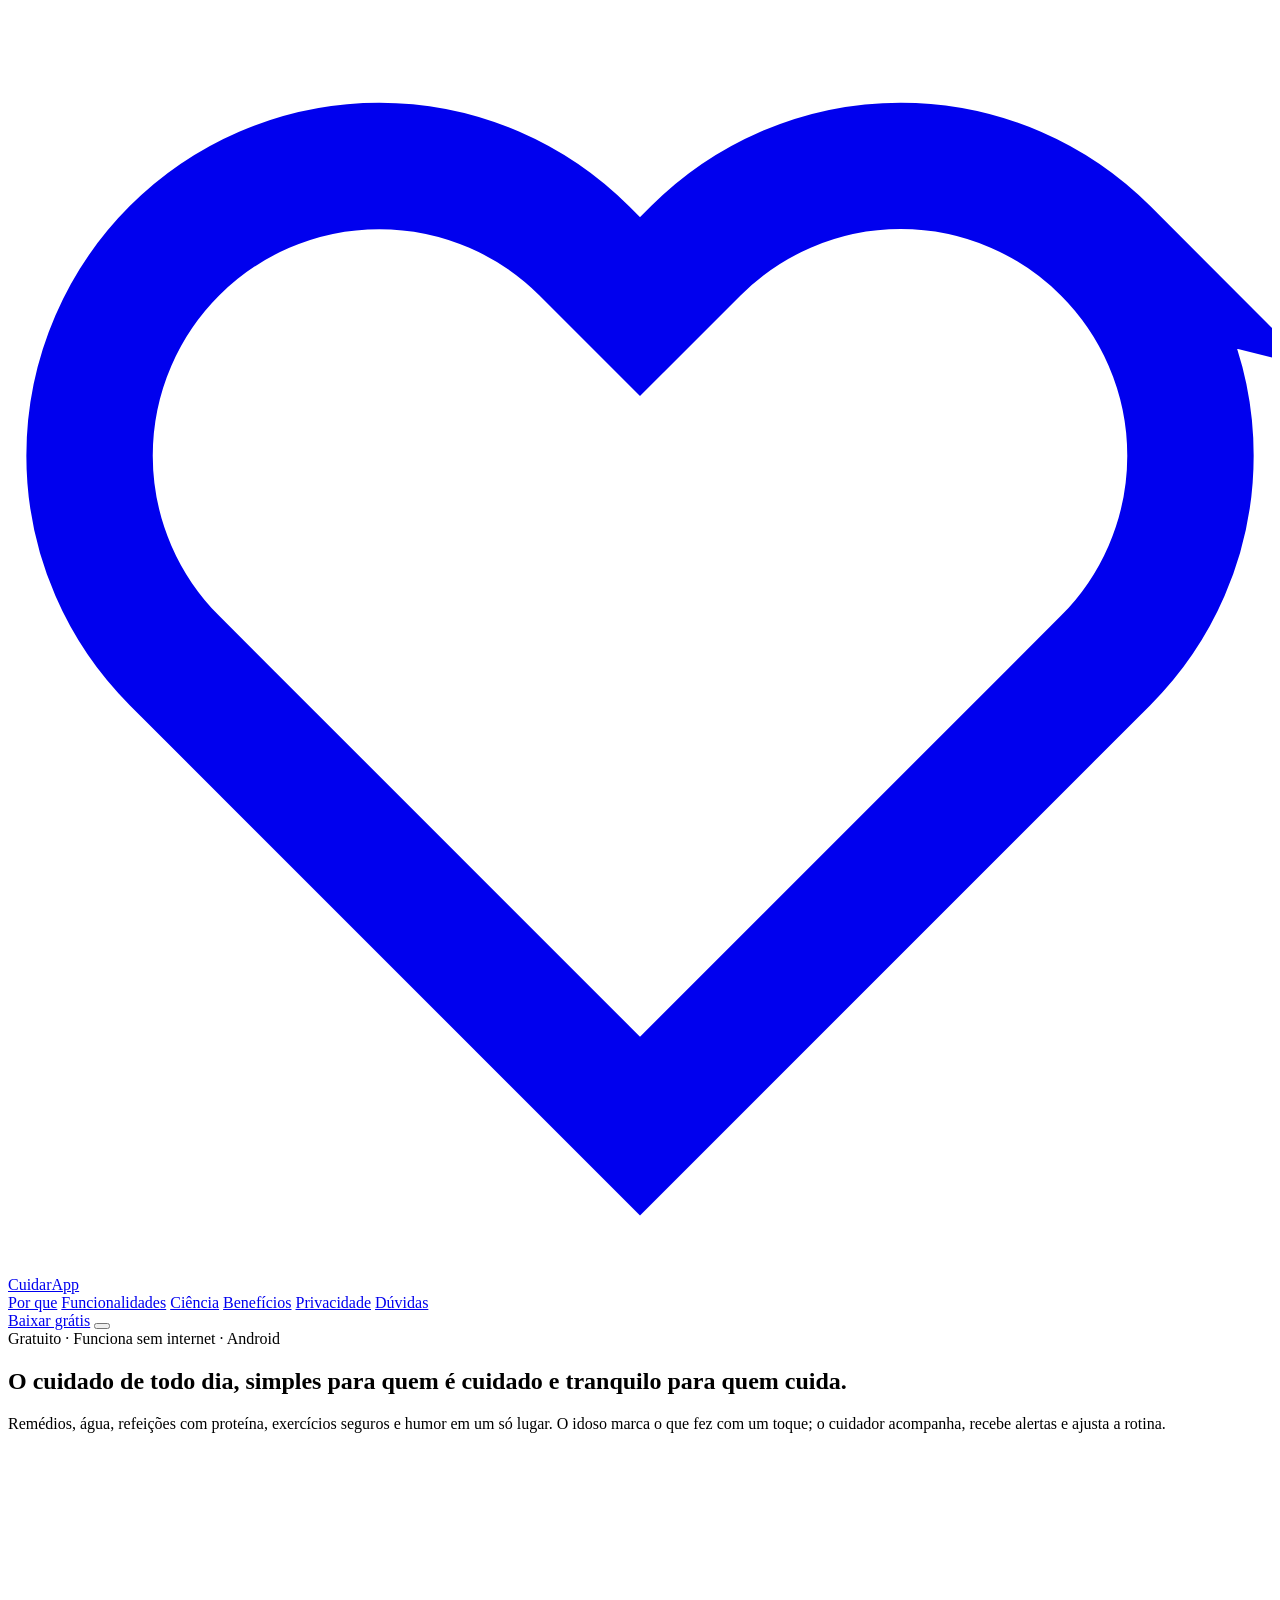
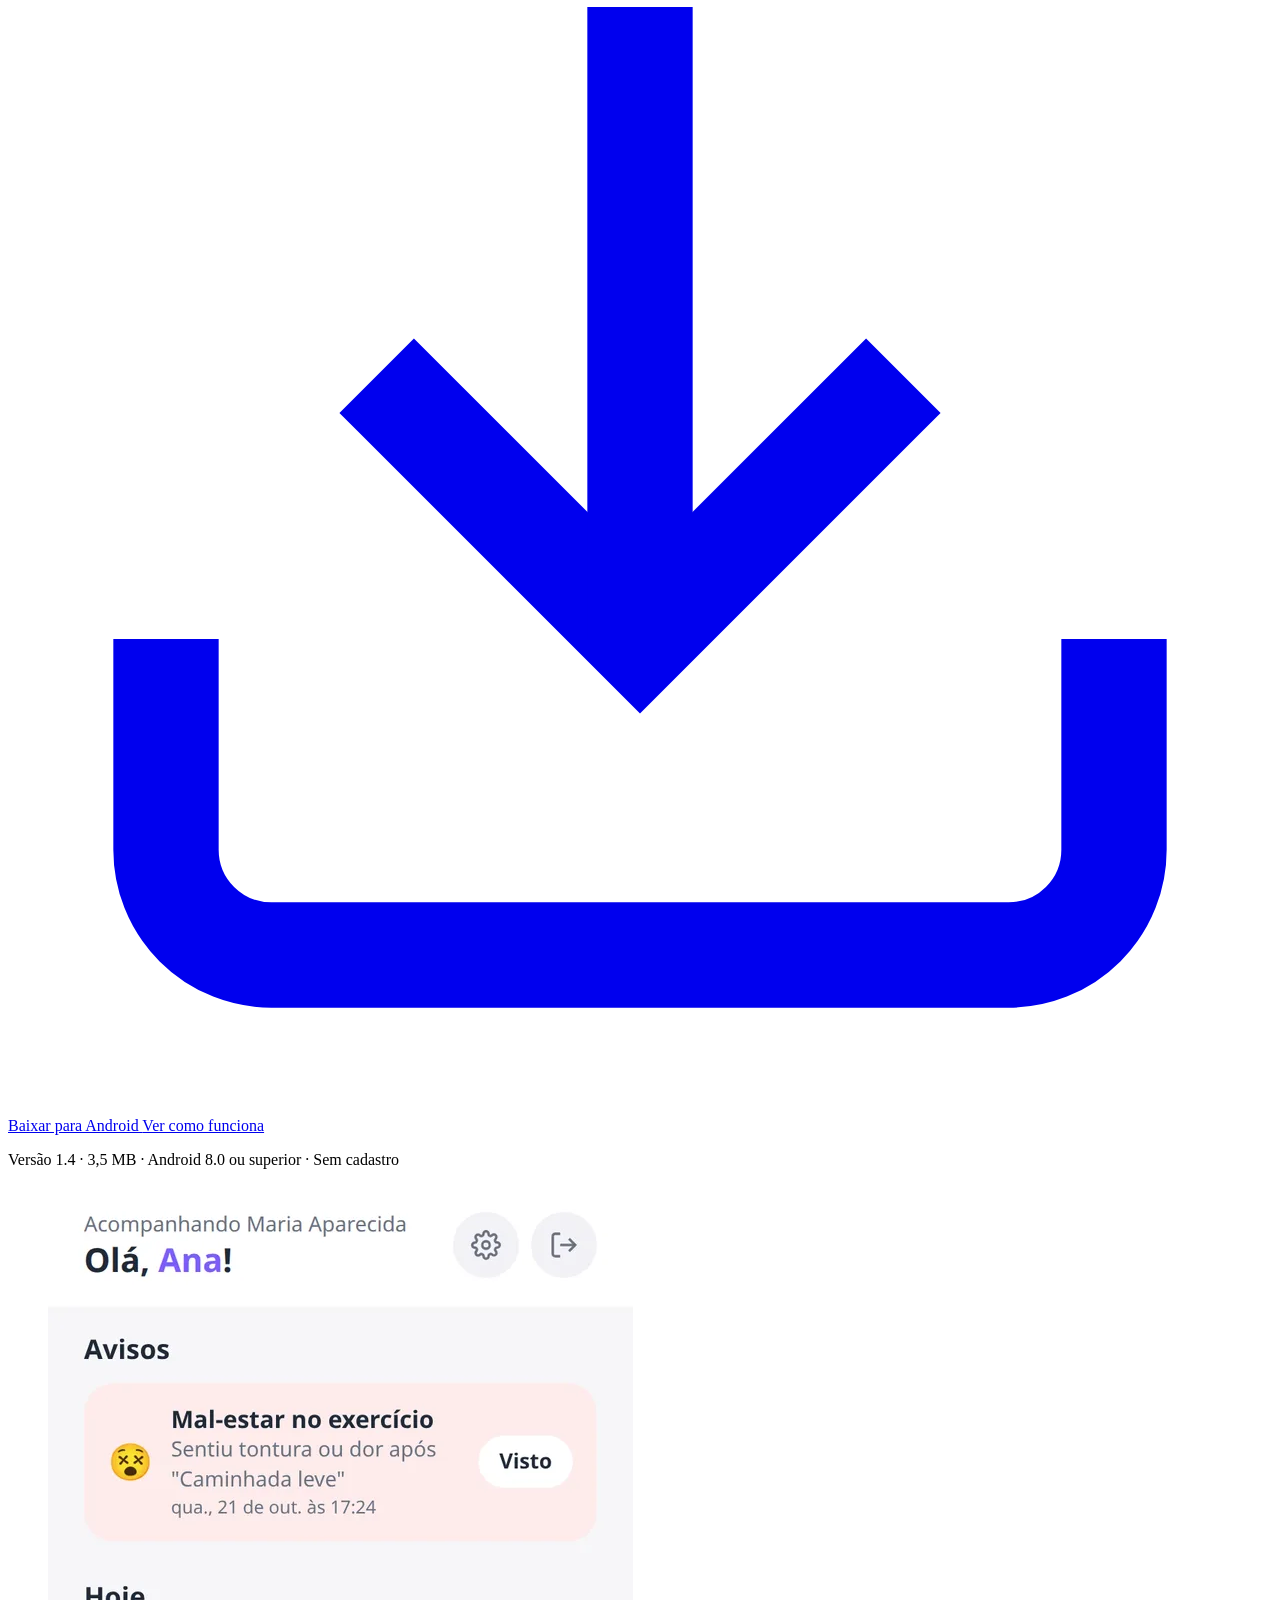
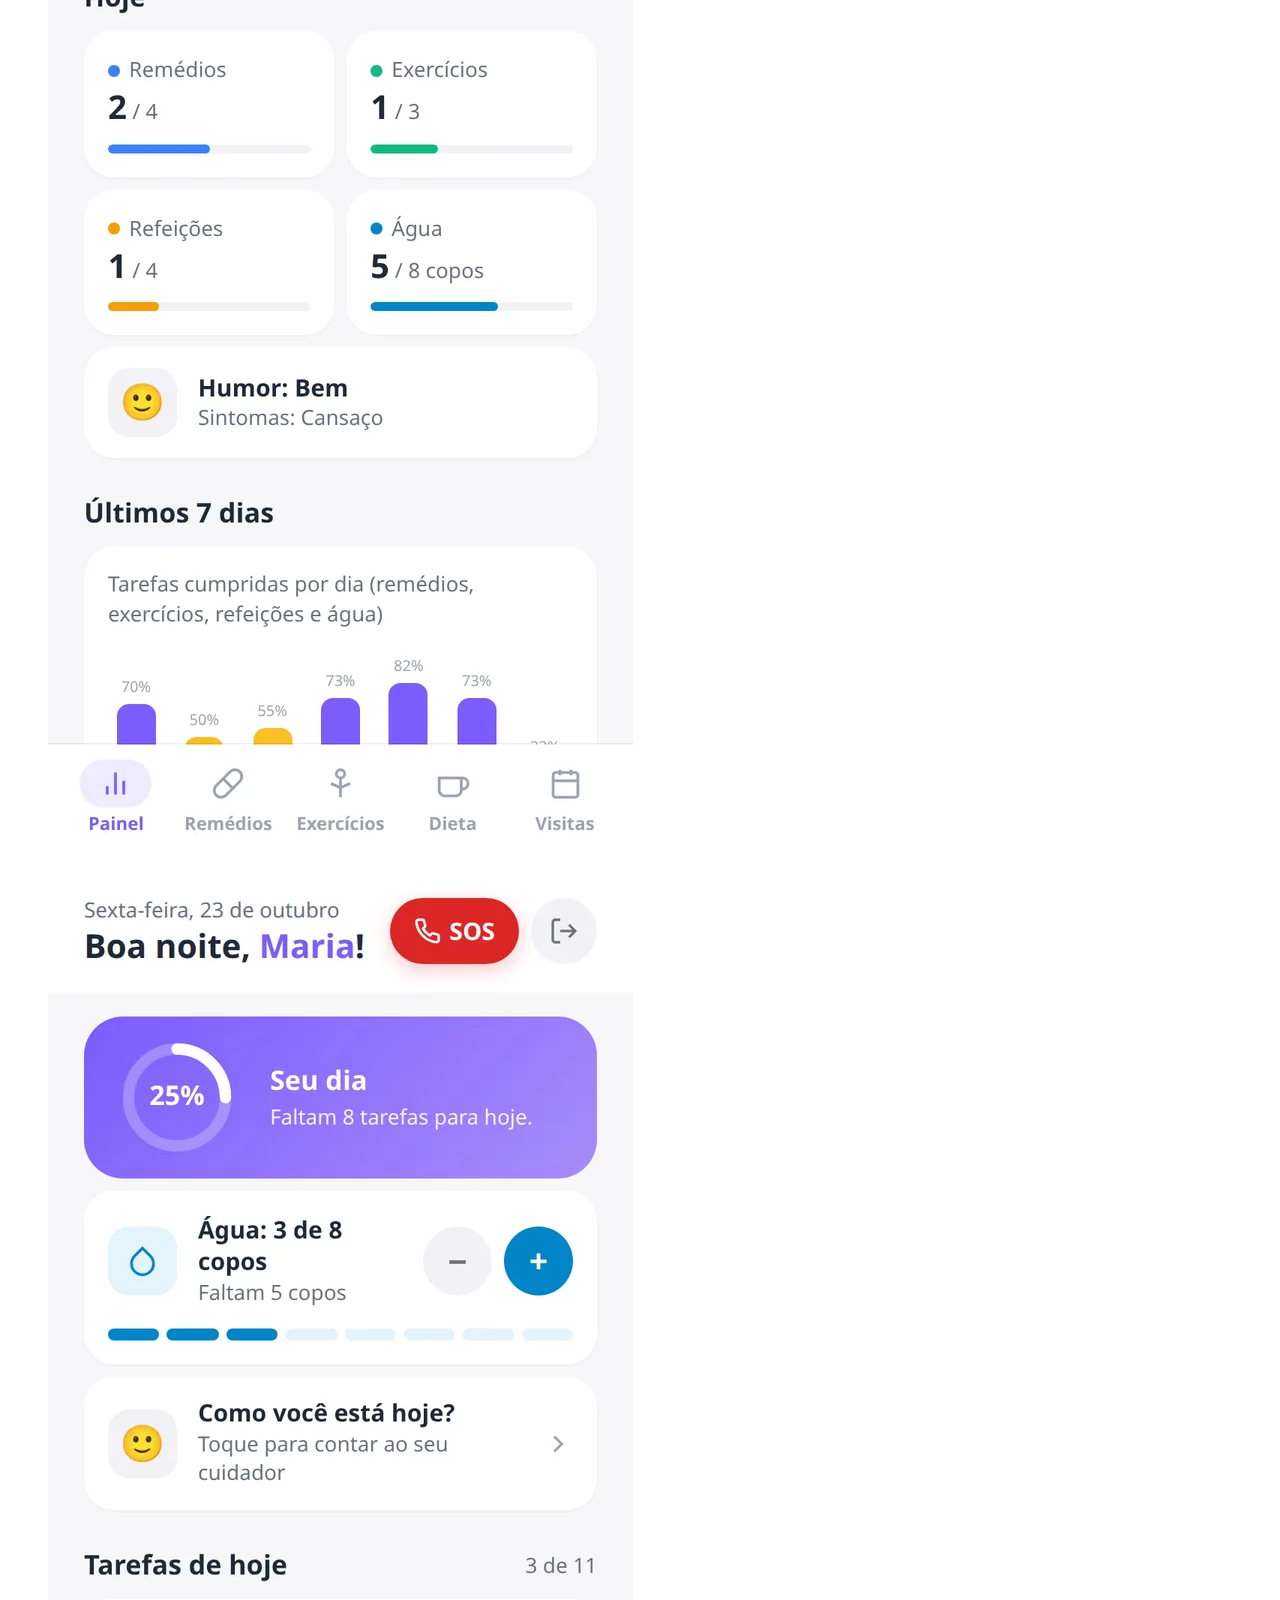
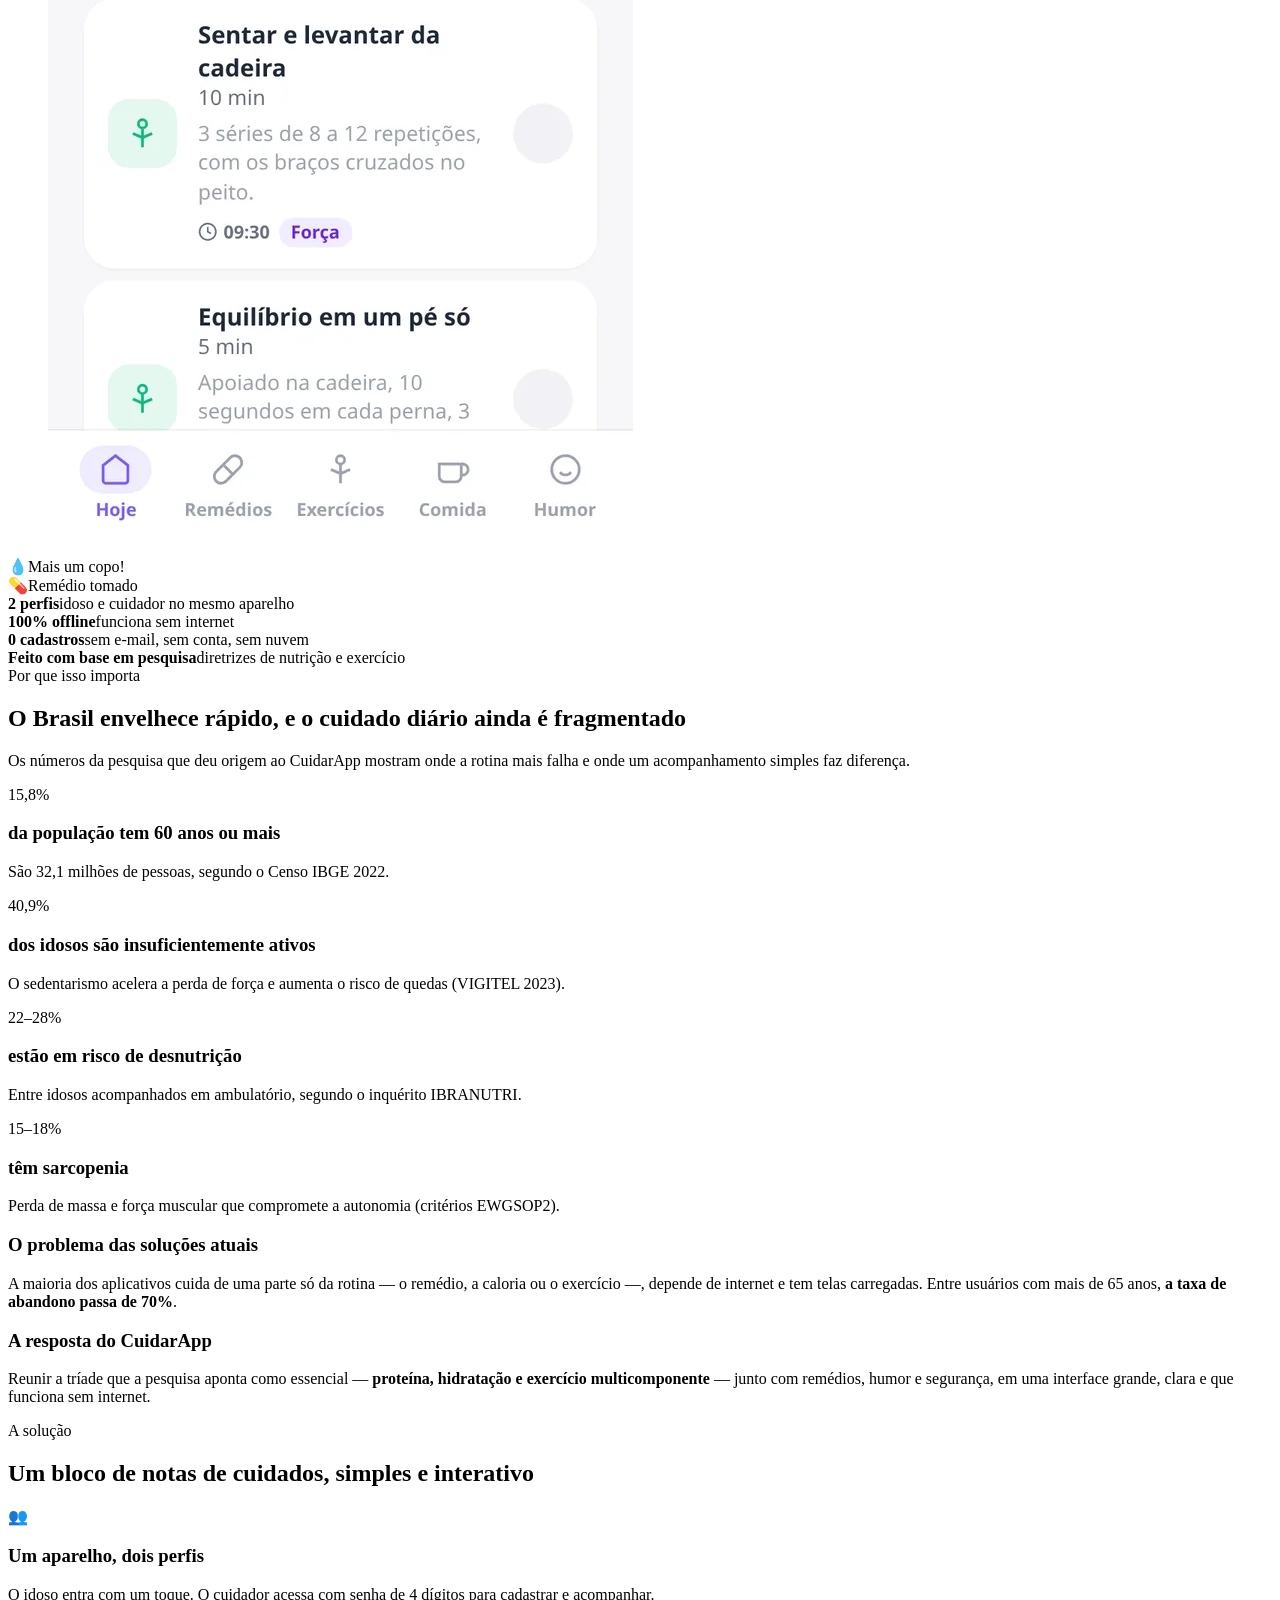
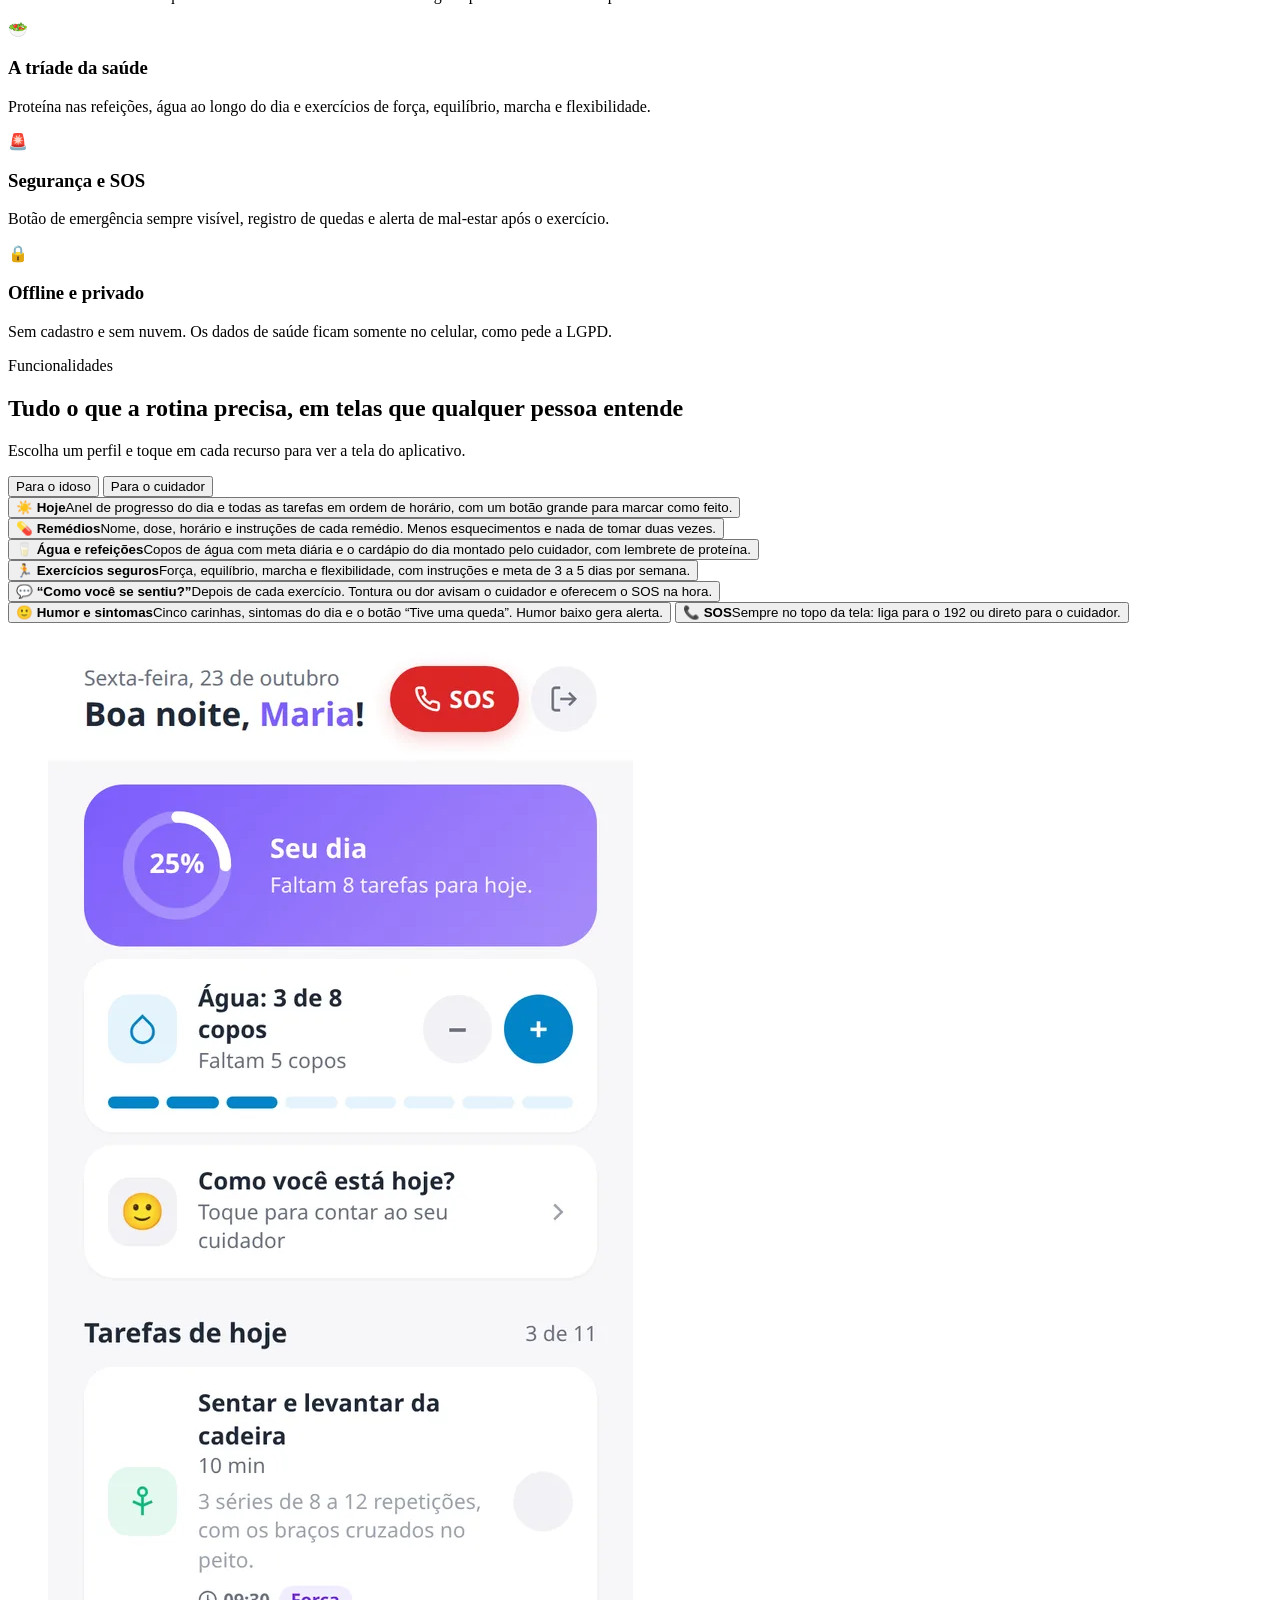
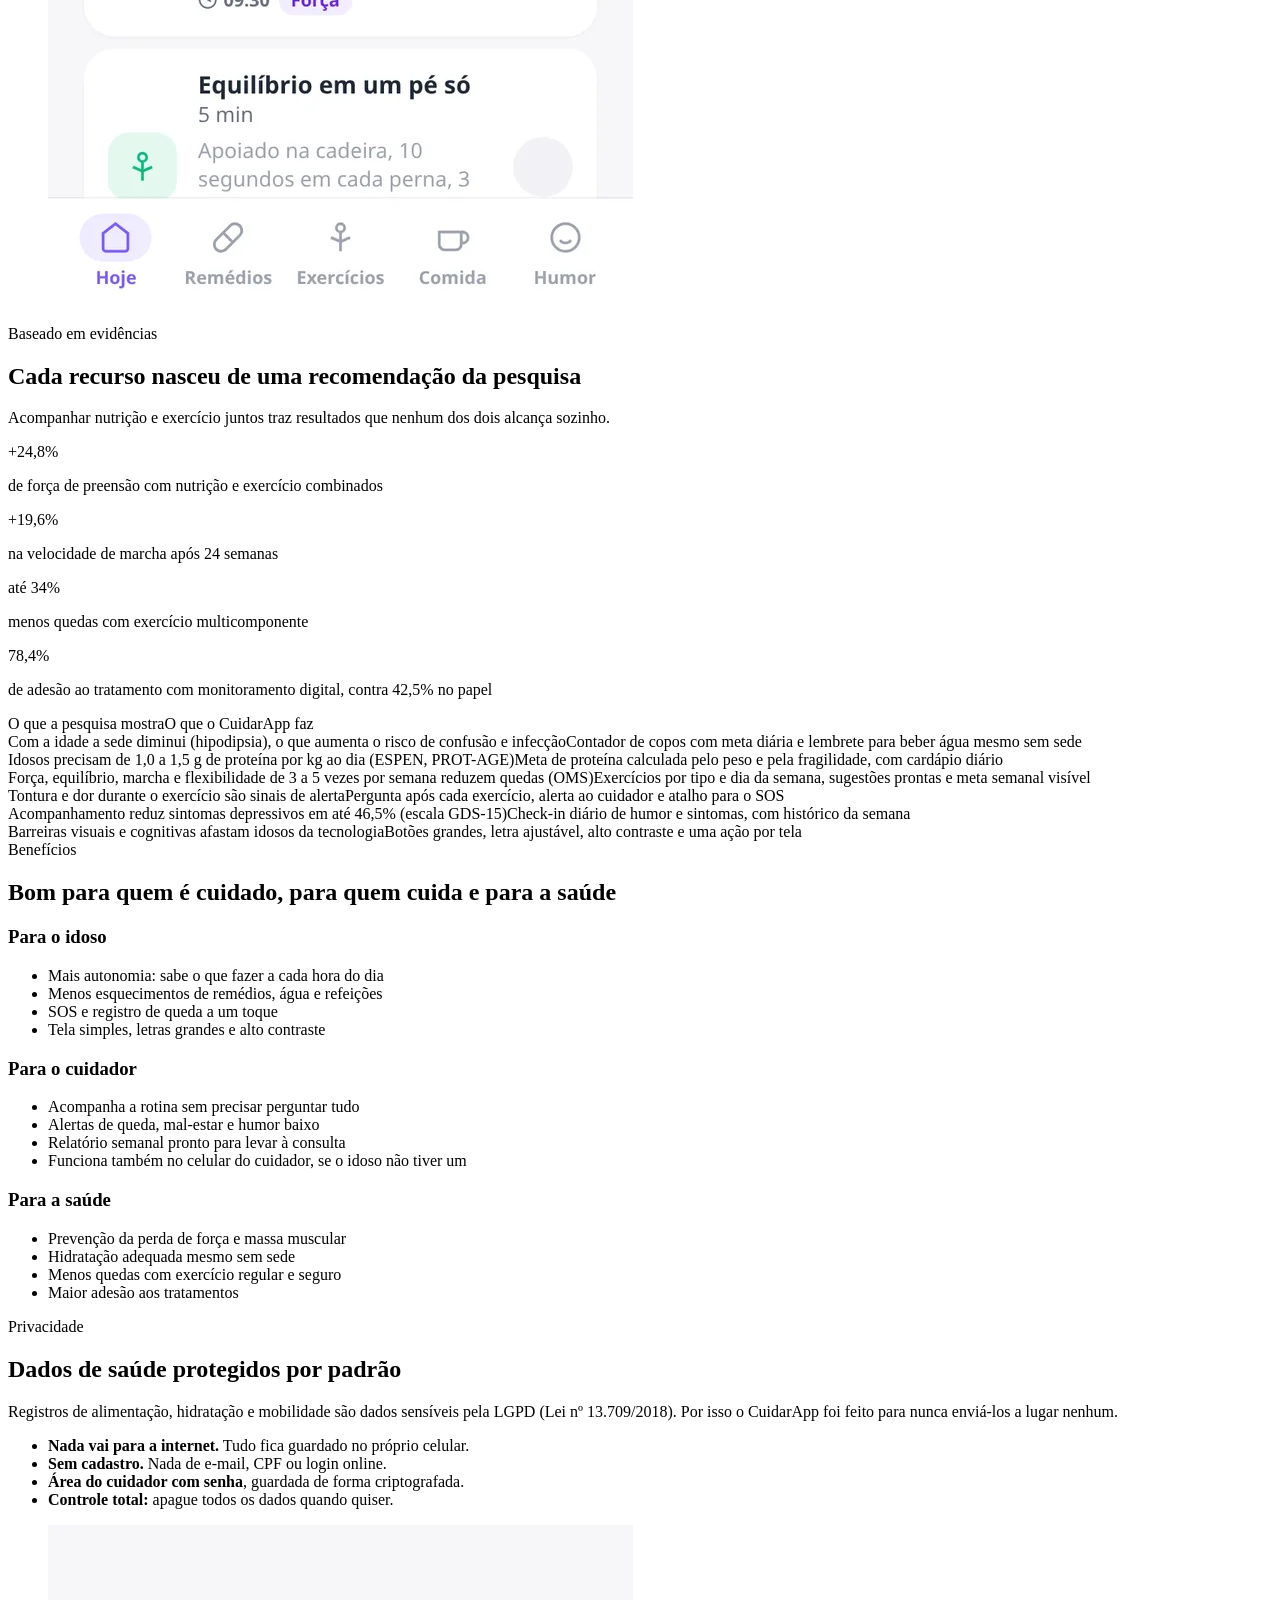
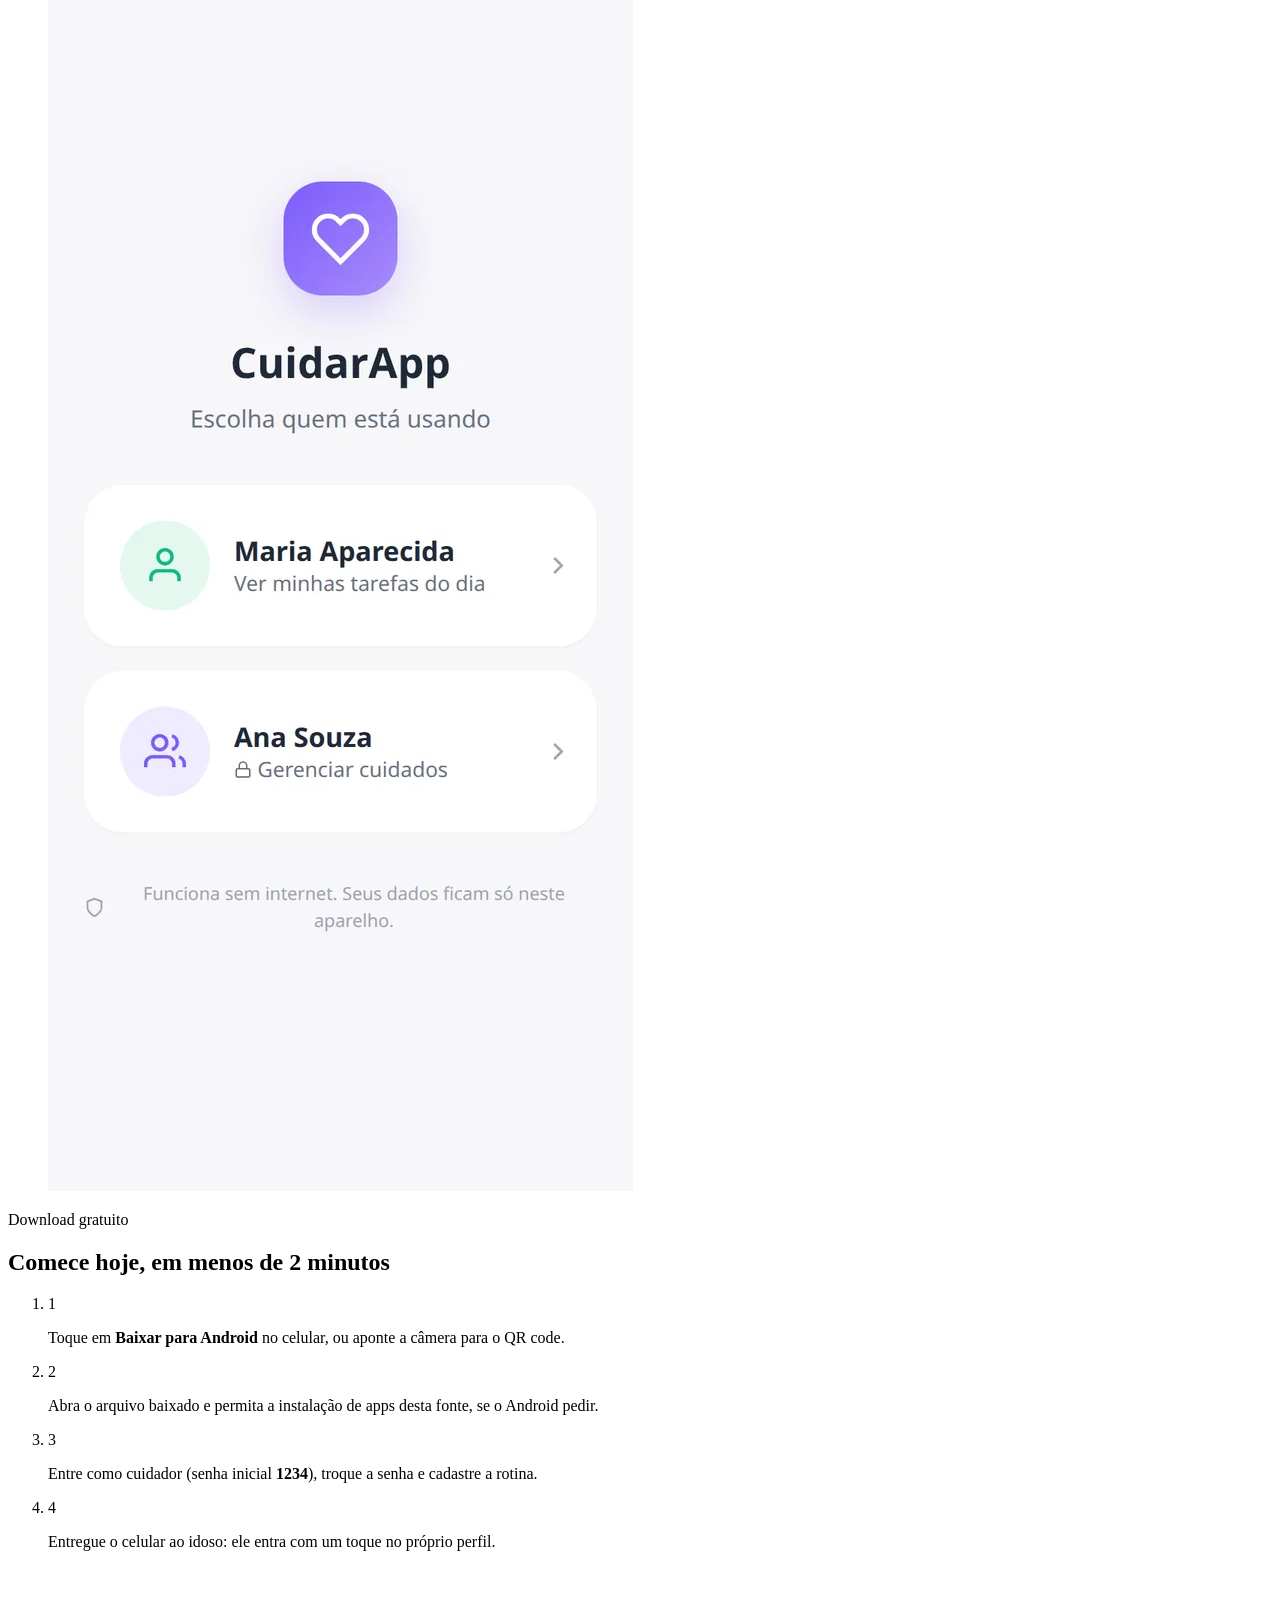
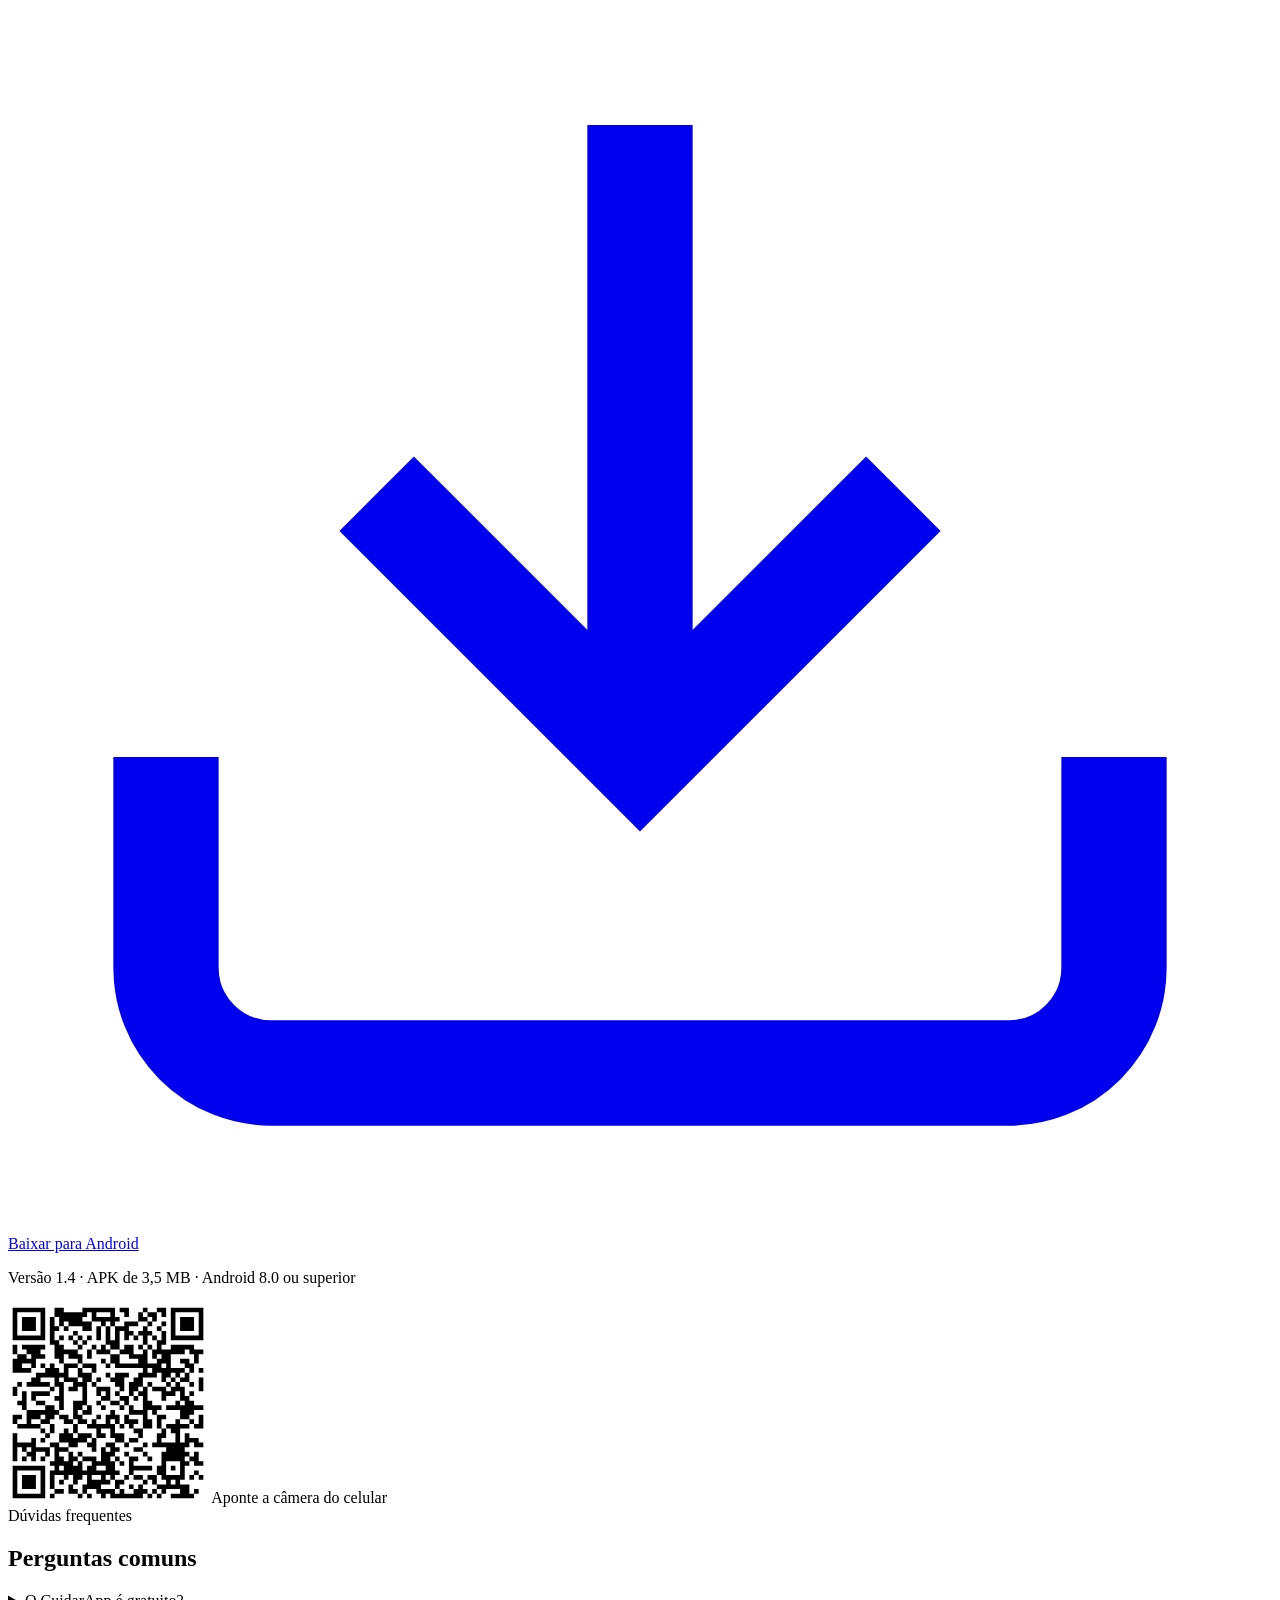
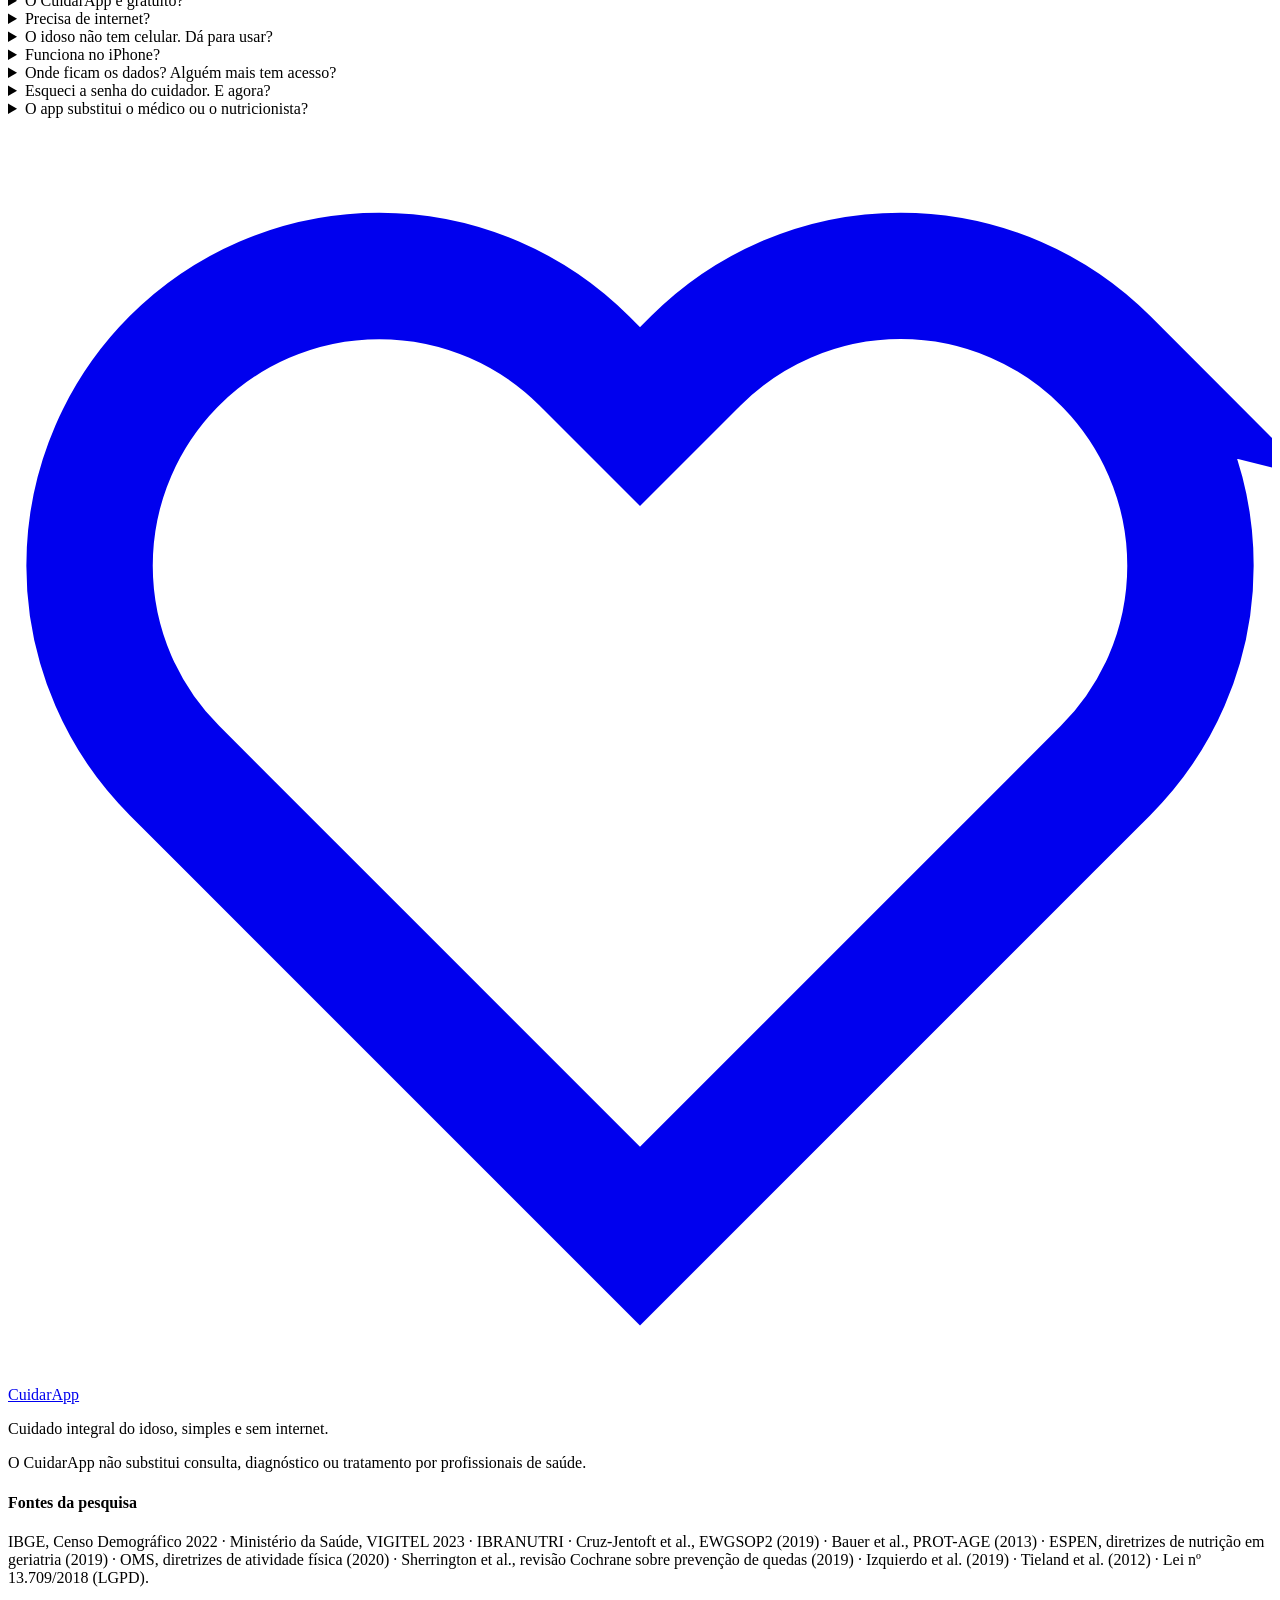
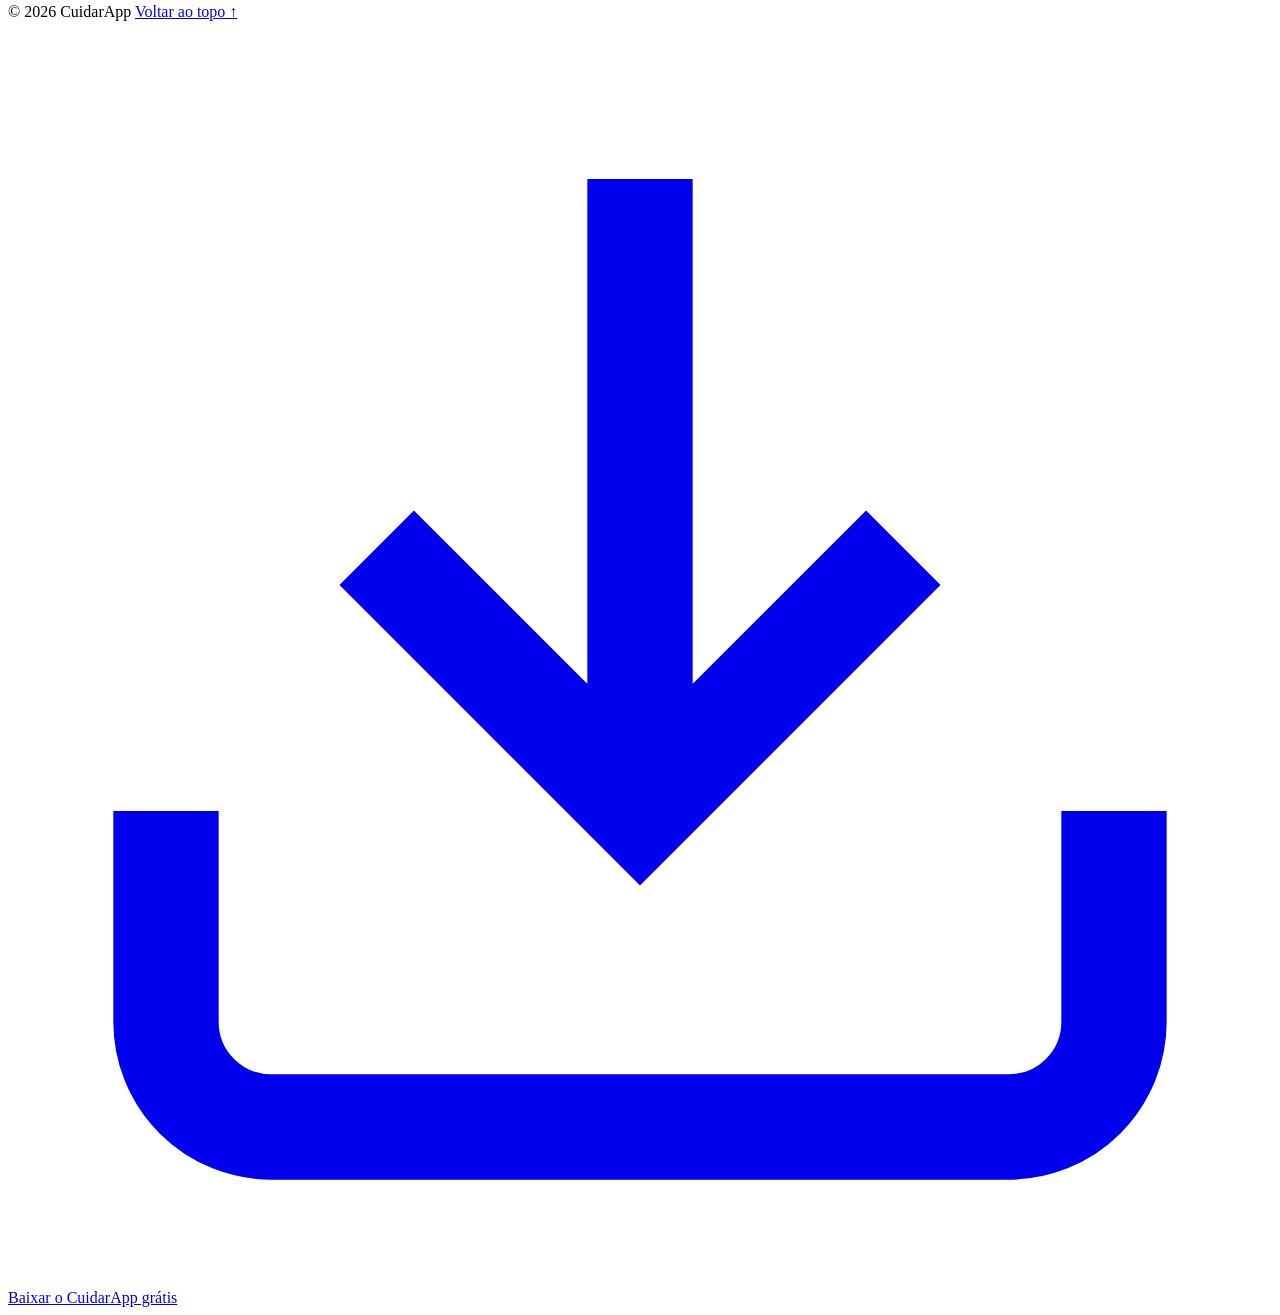
==== commit a73d6160: "Prepara a pasta site para publicação na Vercel Co-authored-by: Bradley iDesign <bradleylukka@gmail.c" ====
--- a/site/index.html
+++ b/site/index.html
@@ -8,9 +8,16 @@
     <meta name="theme-color" content="#7C5CFC">
     <meta property="og:title" content="CuidarApp — Cuidado diário do idoso">
     <meta property="og:description" content="Remédios, hidratação, alimentação, exercícios e humor em um só app. Gratuito, offline e privado.">
-    <meta property="og:image" content="img/idoso-hoje.webp">
-    <link rel="icon" href="data:image/svg+xml,%3Csvg xmlns='http://www.w3.org/2000/svg' viewBox='0 0 24 24' fill='none' stroke='%237C5CFC' stroke-width='2.4'%3E%3Cpath d='M20.84 4.61a5.5 5.5 0 0 0-7.78 0L12 5.67l-1.06-1.06a5.5 5.5 0 0 0-7.78 7.78l1.06 1.06L12 21.23l7.78-7.78 1.06-1.06a5.5 5.5 0 0 0 0-7.78z'/%3E%3C/svg%3E">
-    <link rel="stylesheet" href="styles.css">
+    <meta property="og:type" content="website">
+    <meta property="og:locale" content="pt_BR">
+    <meta property="og:site_name" content="CuidarApp">
+    <meta property="og:image" content="https://raw.githubusercontent.com/InBradleydesign/1-Download-and-Export/main/site/img/og-image.jpg">
+    <meta property="og:image:width" content="1200">
+    <meta property="og:image:height" content="630">
+    <meta name="twitter:card" content="summary_large_image">
+    <link rel="icon" href="/favicon.svg" type="image/svg+xml">
+    <link rel="apple-touch-icon" href="/apple-touch-icon.png">
+    <link rel="stylesheet" href="/styles.css">
 </head>
 <body>
     <header class="topbar" id="topbar">
@@ -401,6 +408,6 @@
         Baixar o CuidarApp grátis
     </a>
 
-    <script src="script.js"></script>
+    <script src="/script.js"></script>
 </body>
 </html>
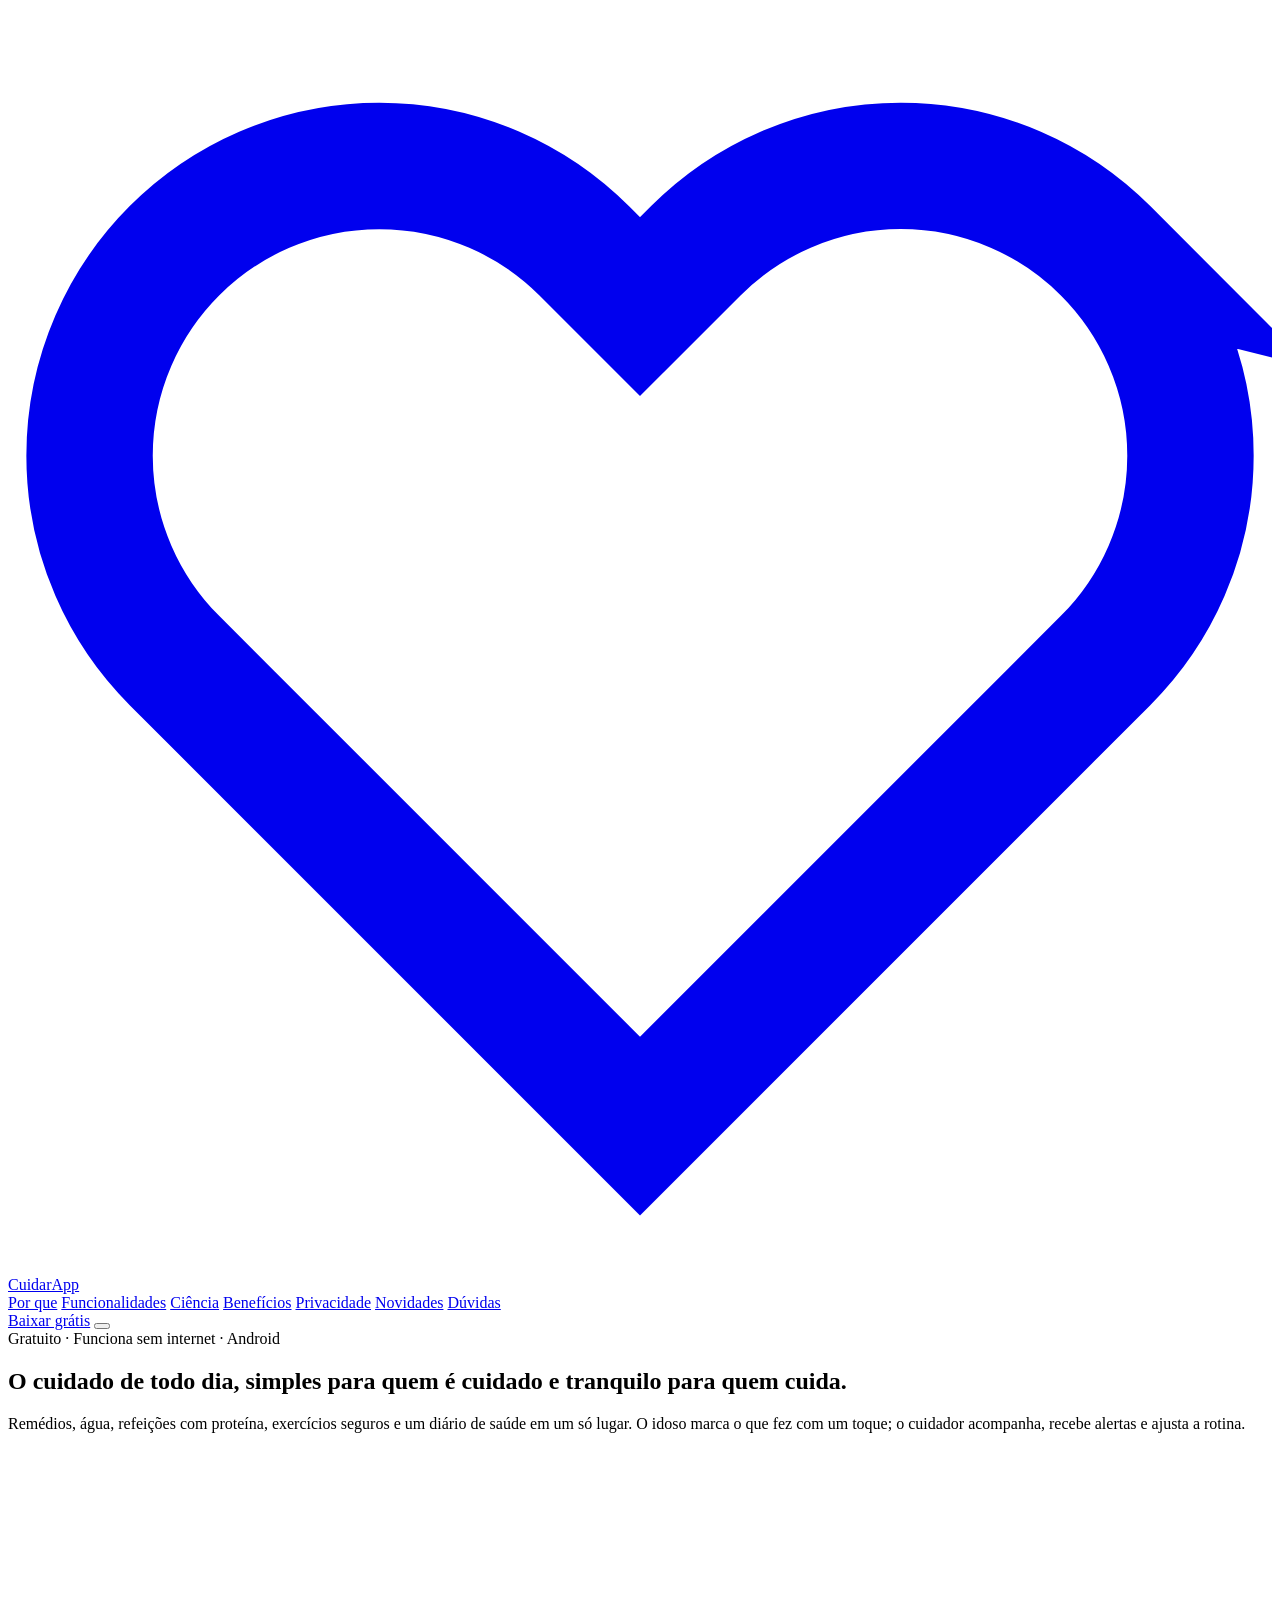
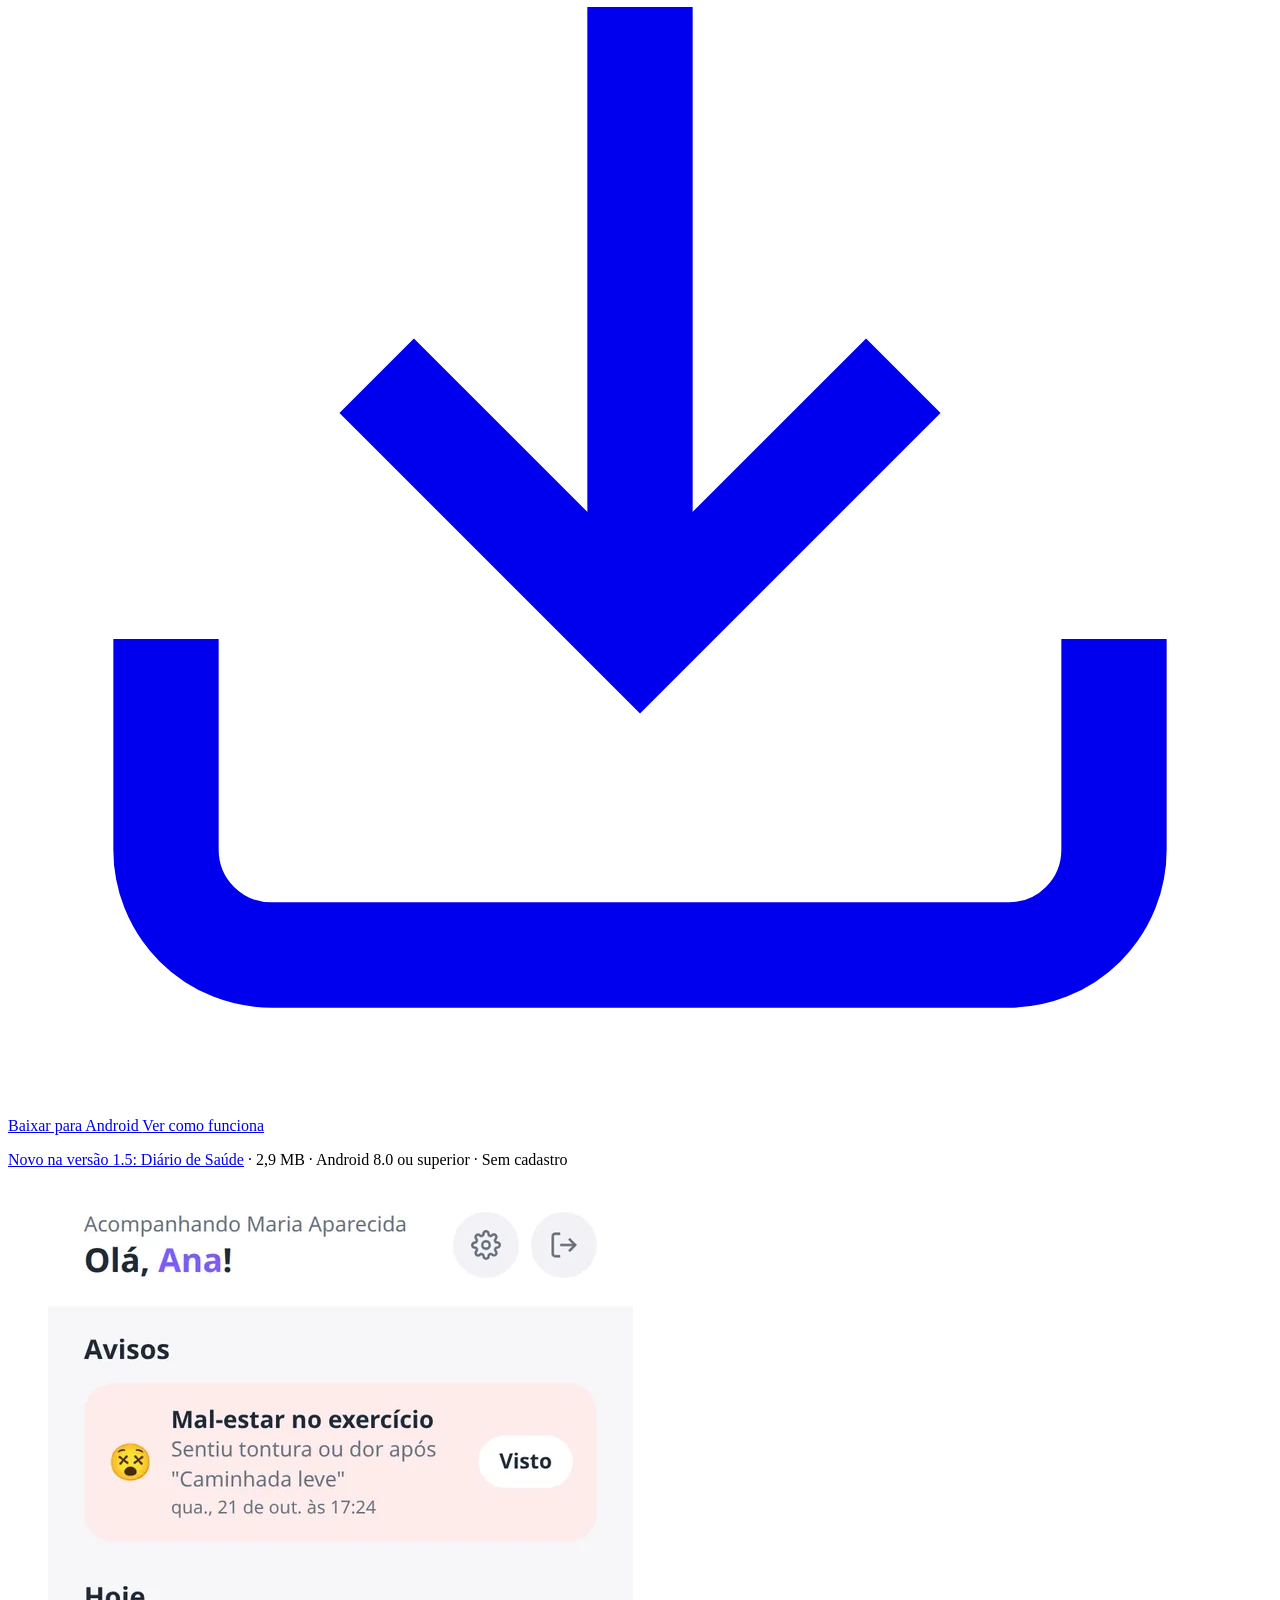
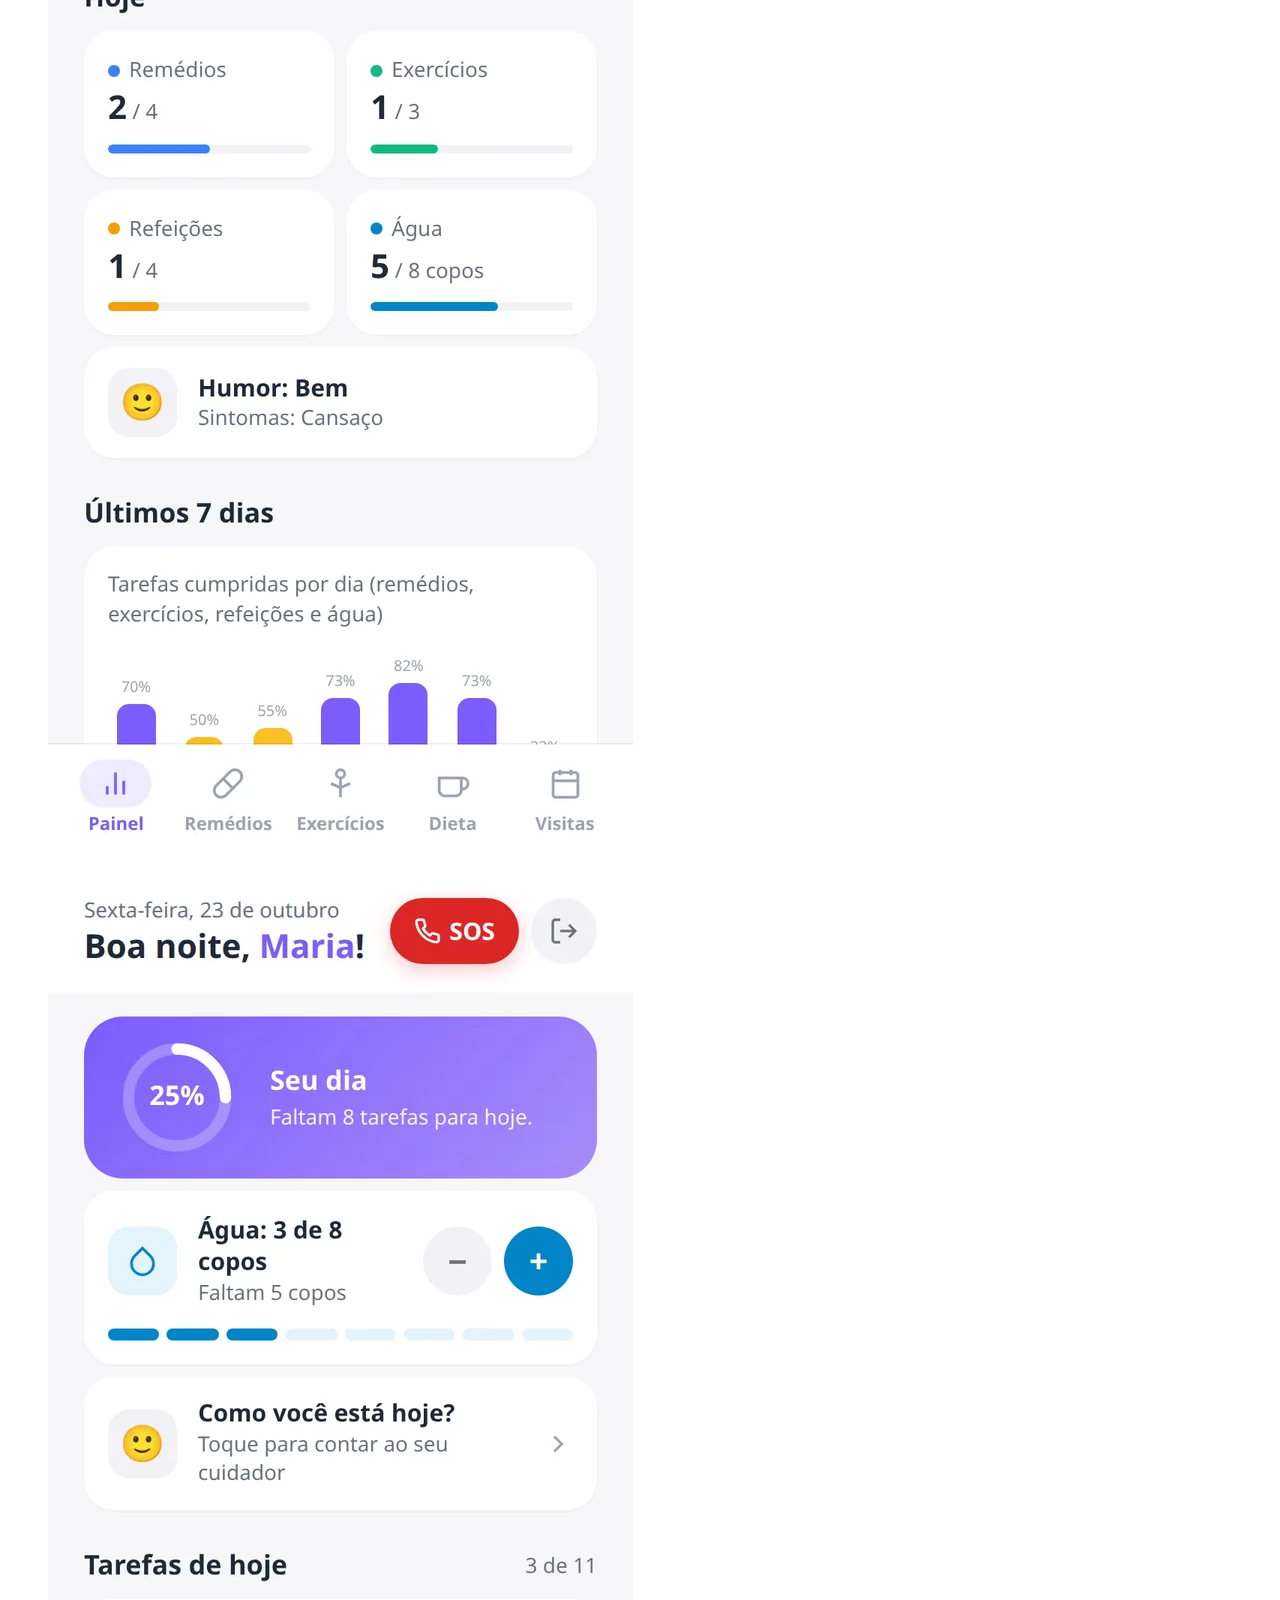
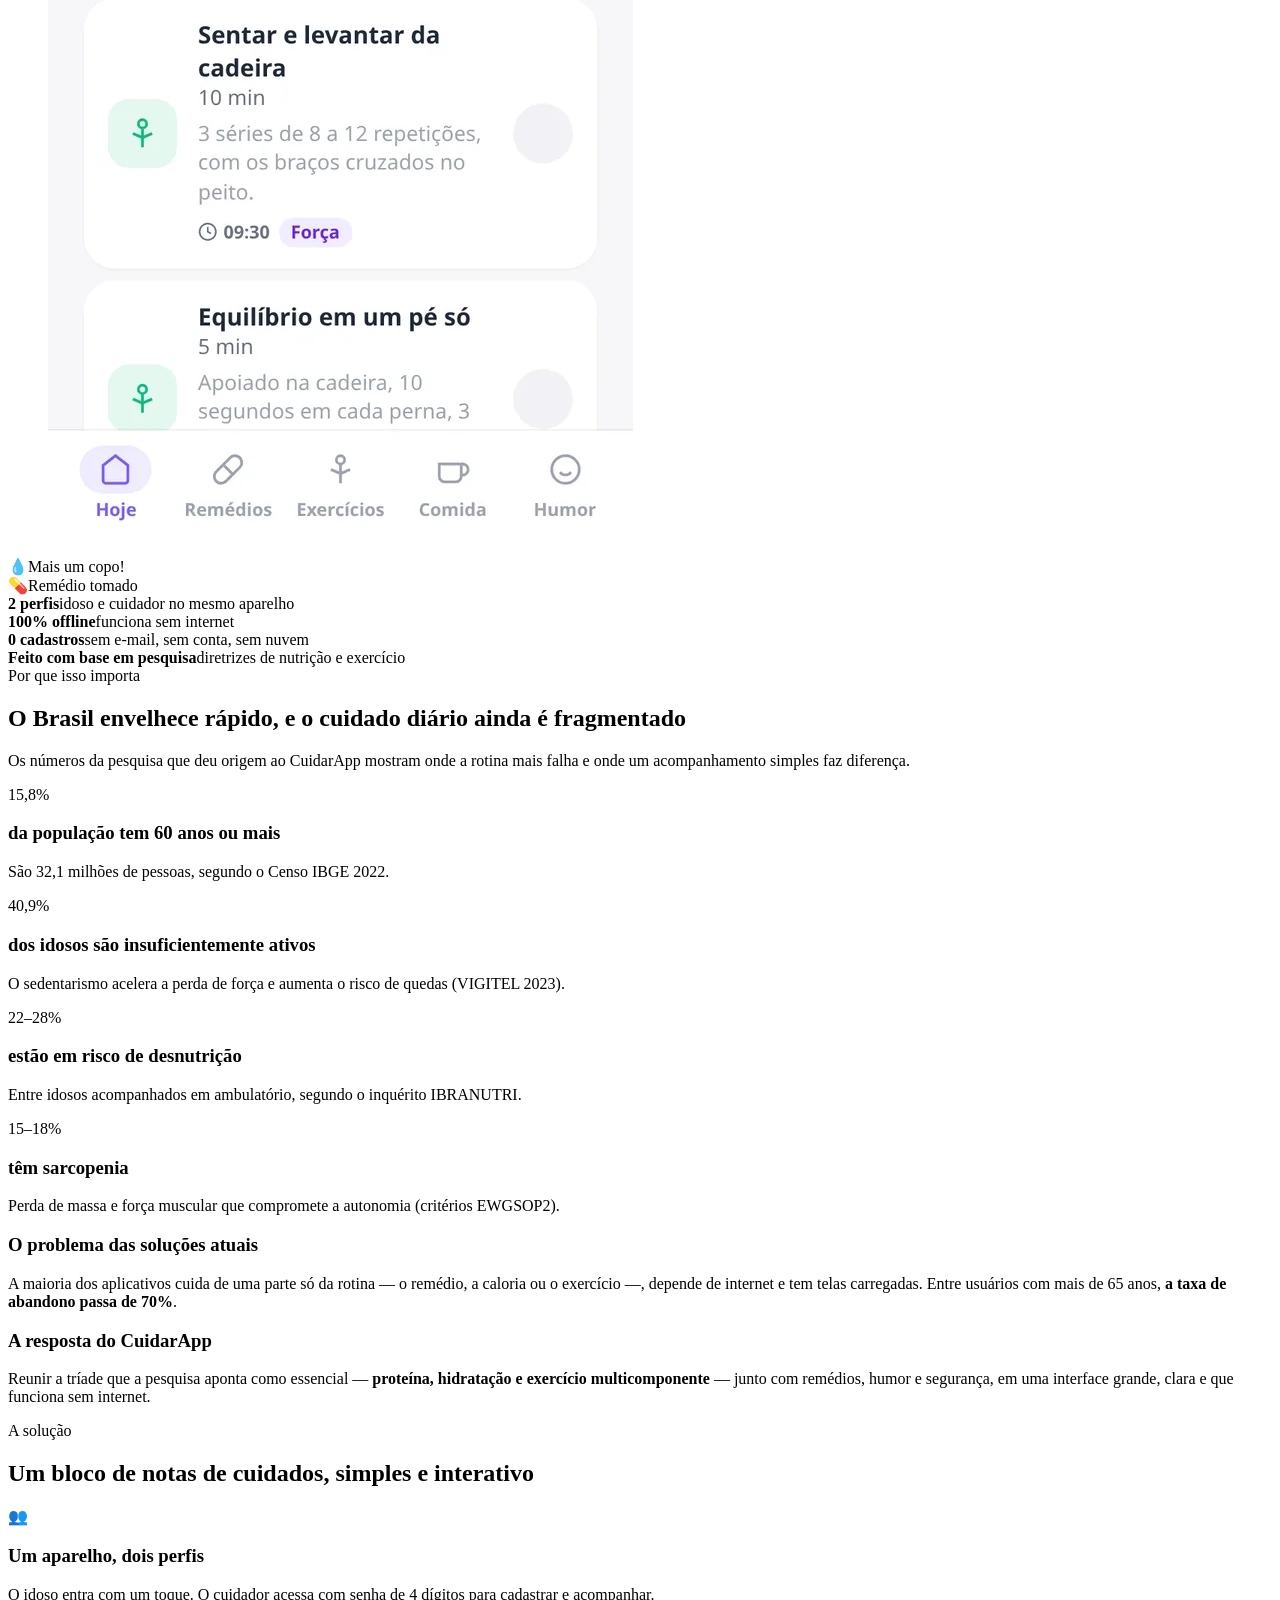
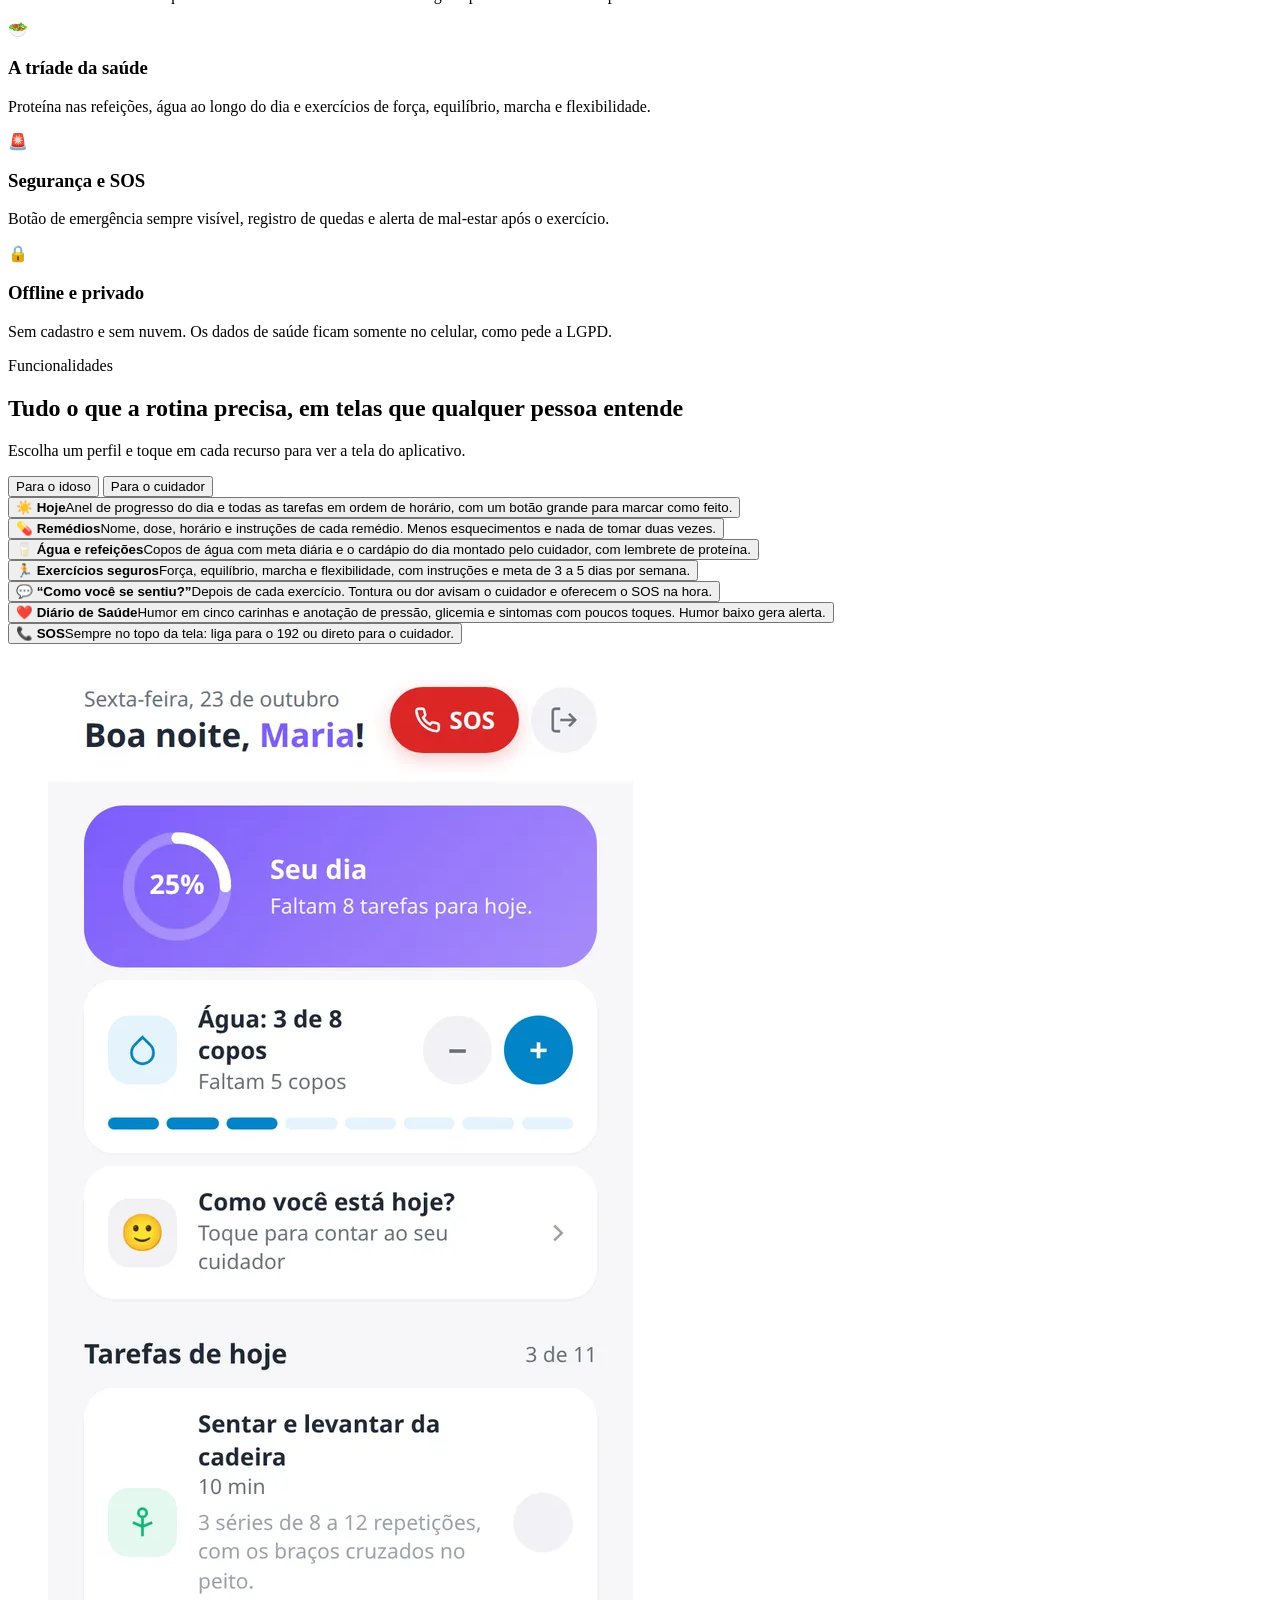
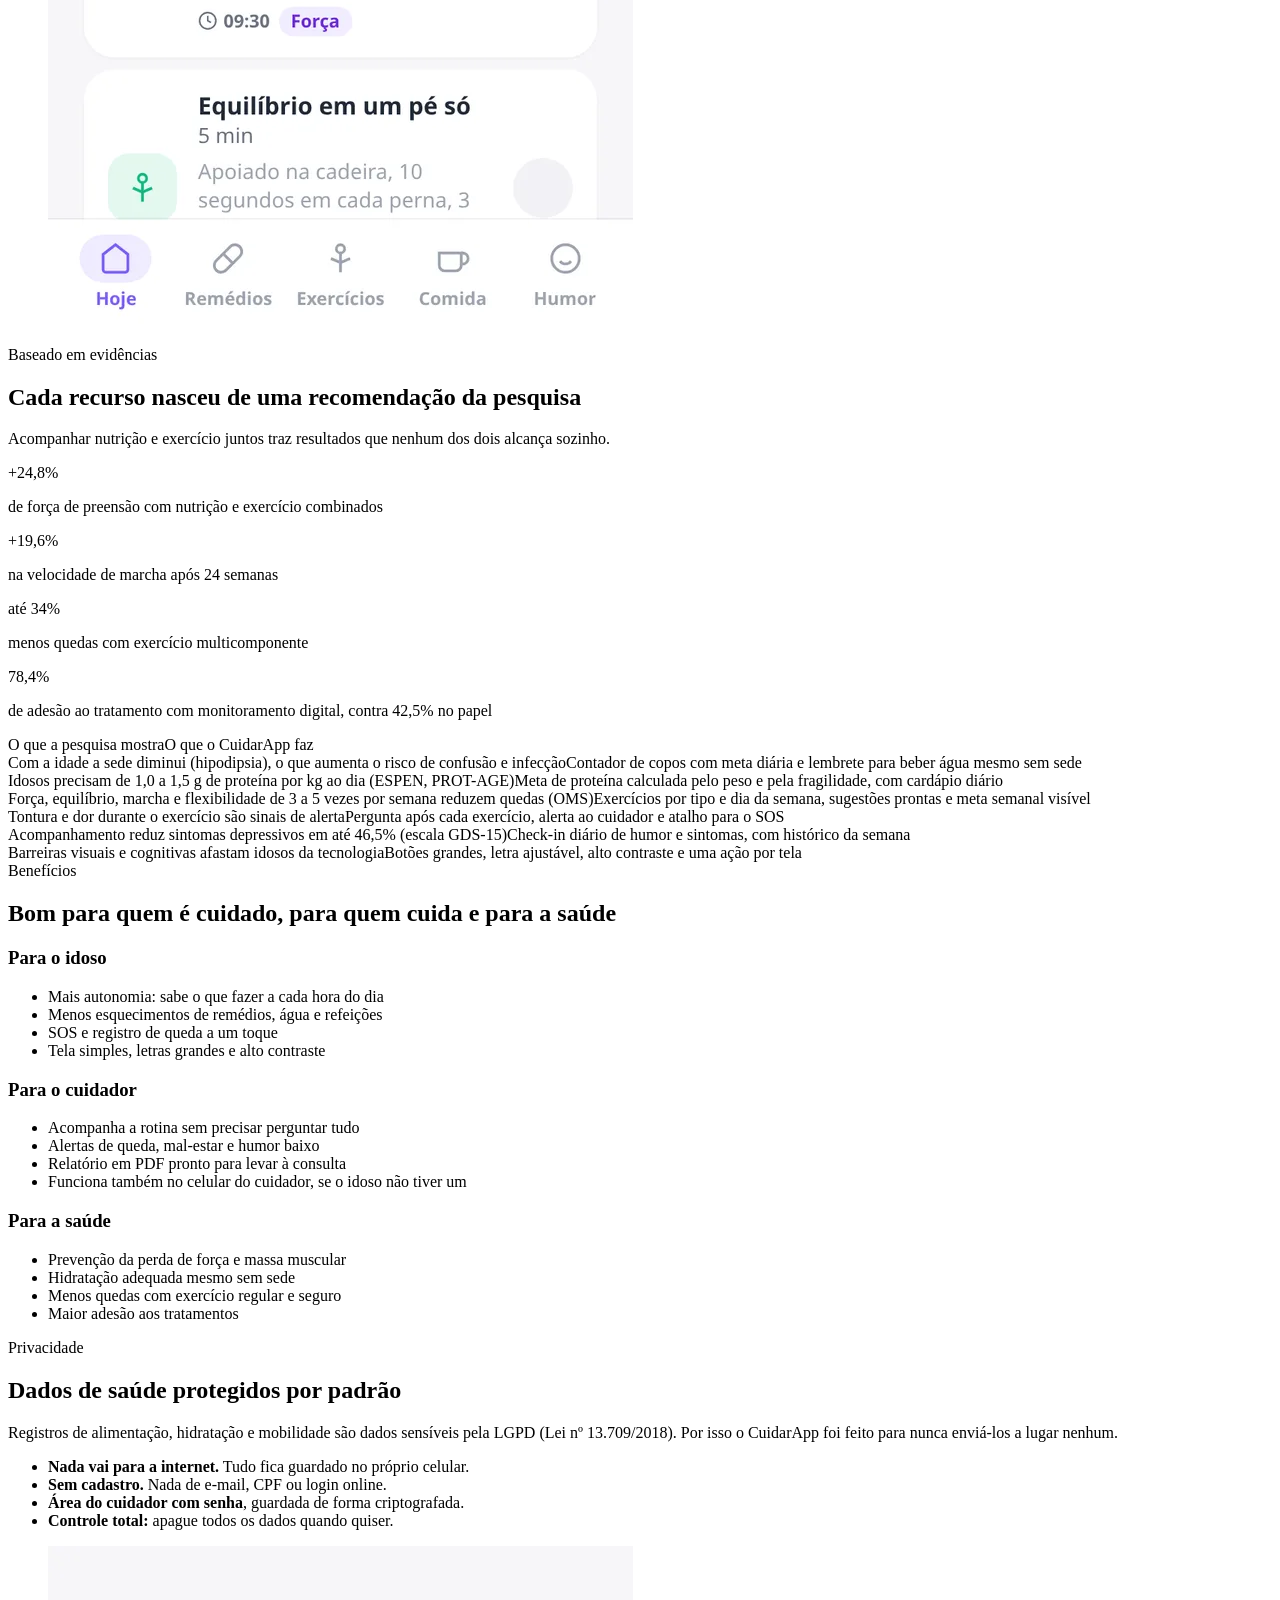
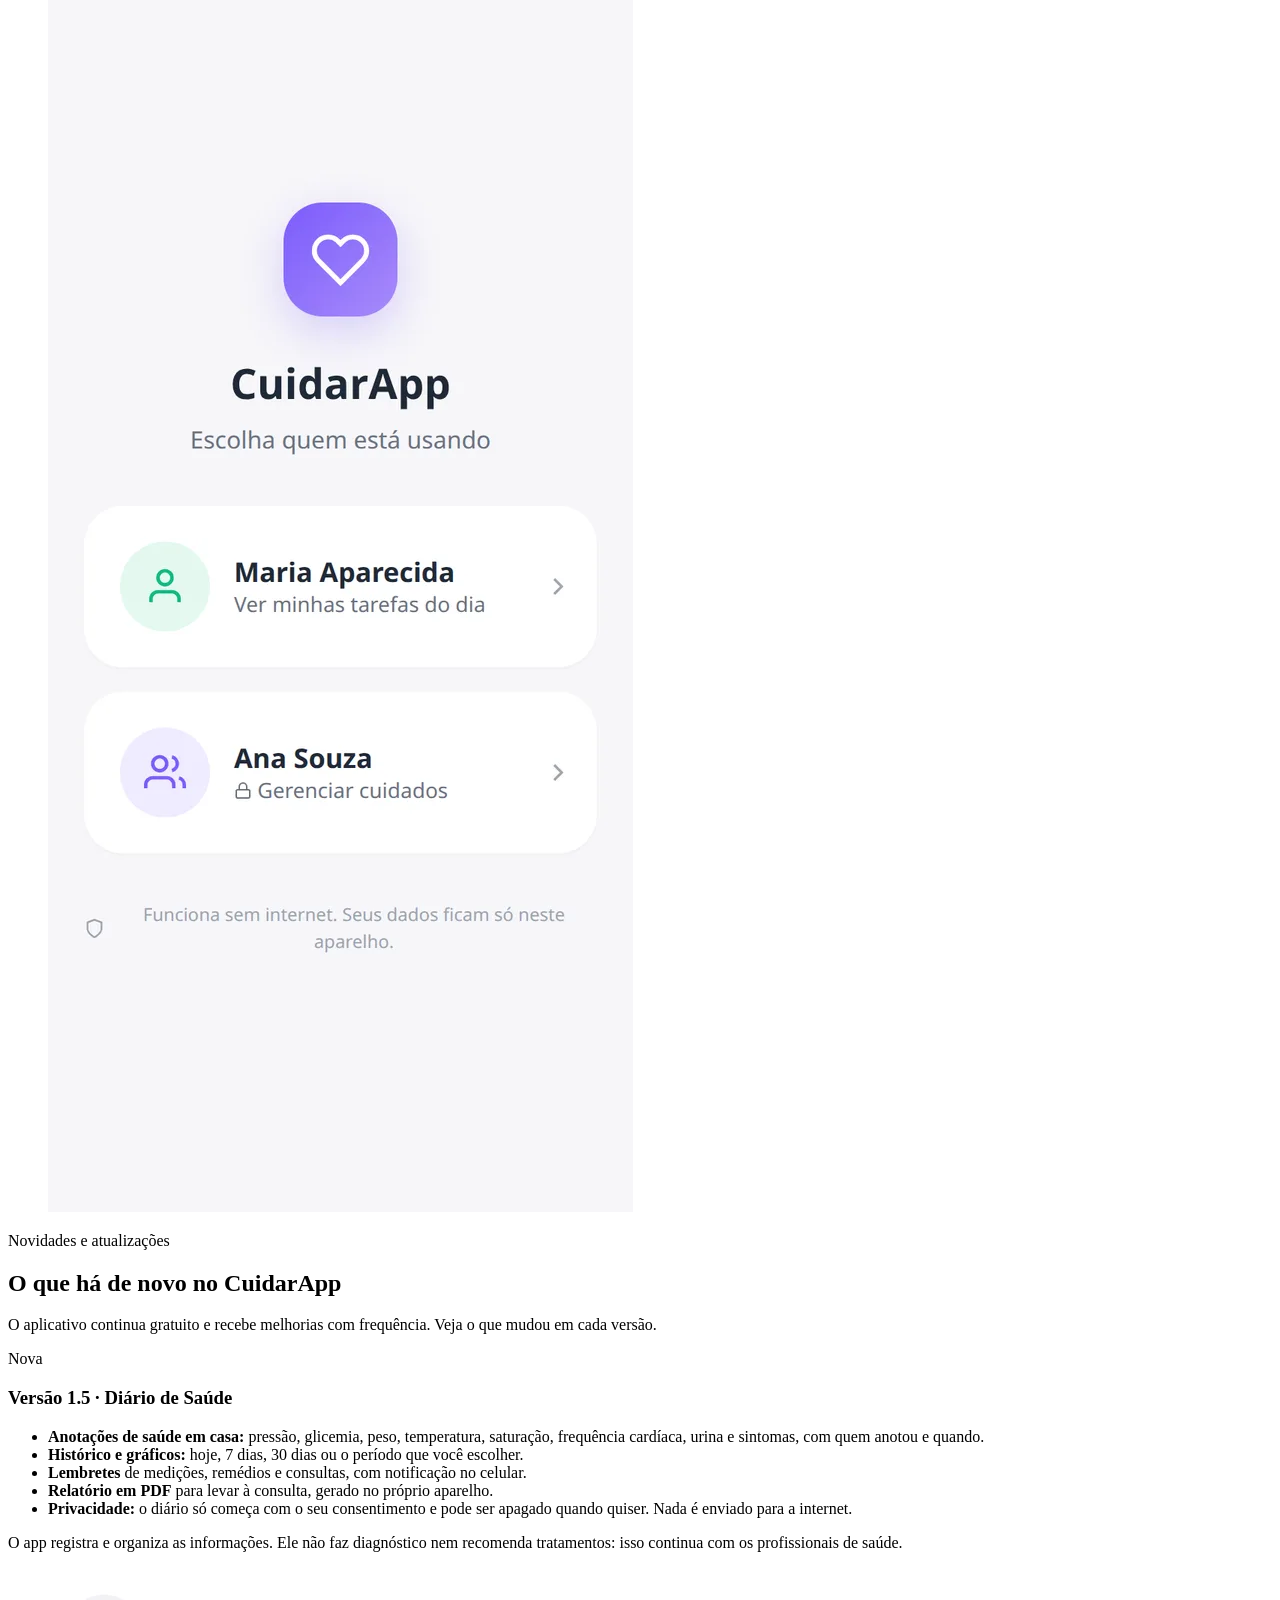
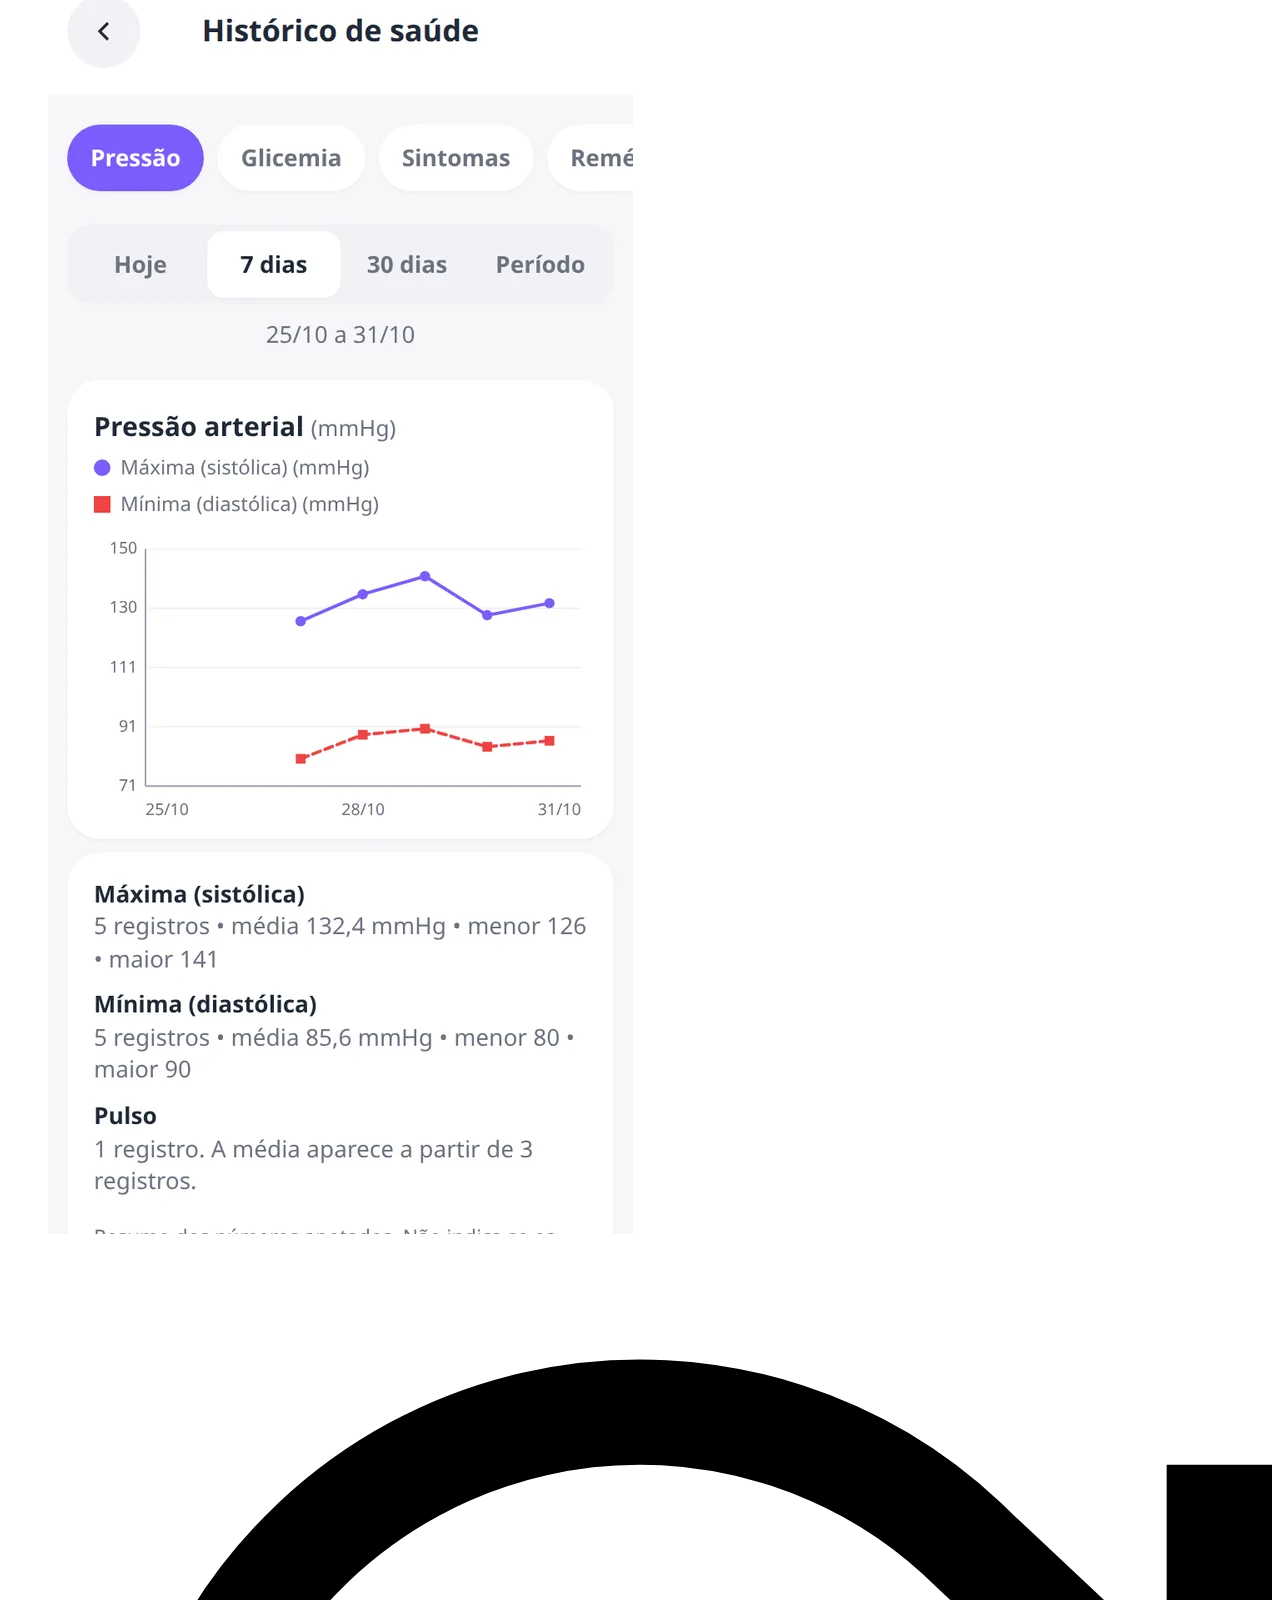
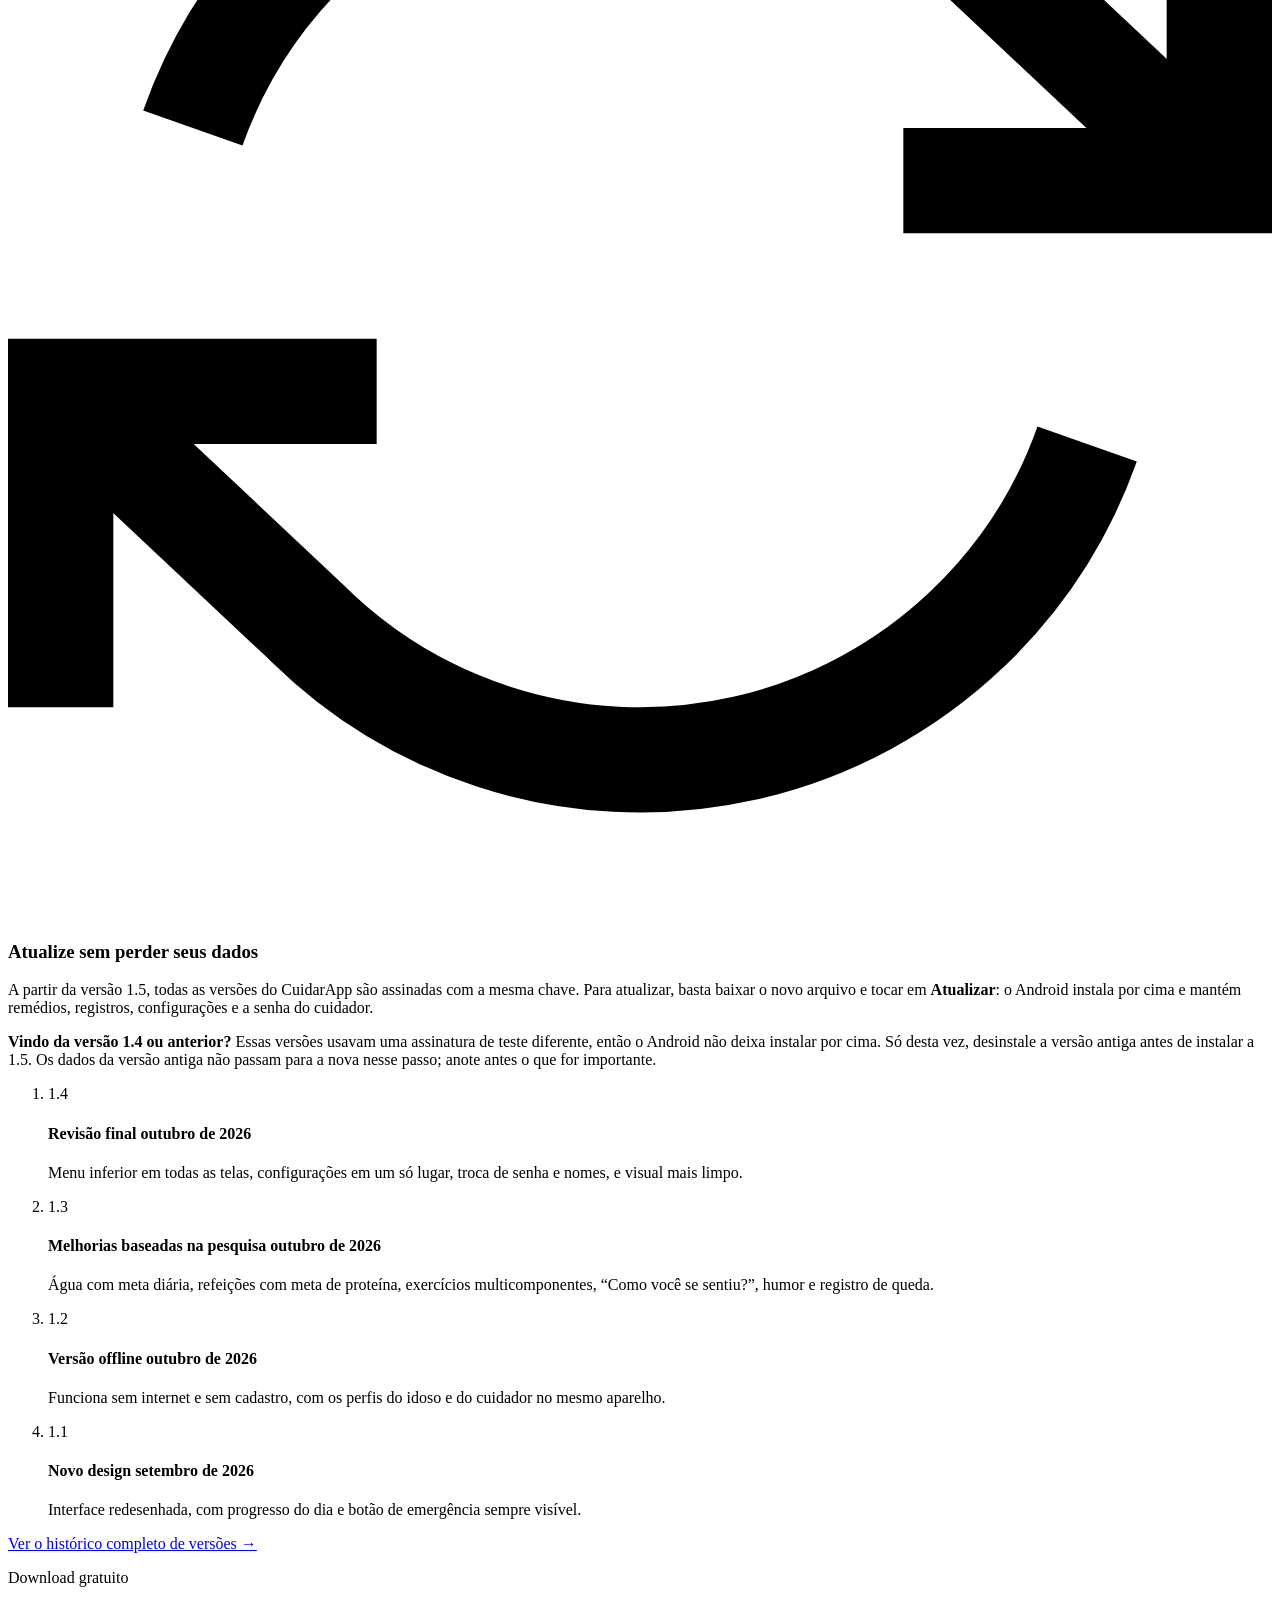
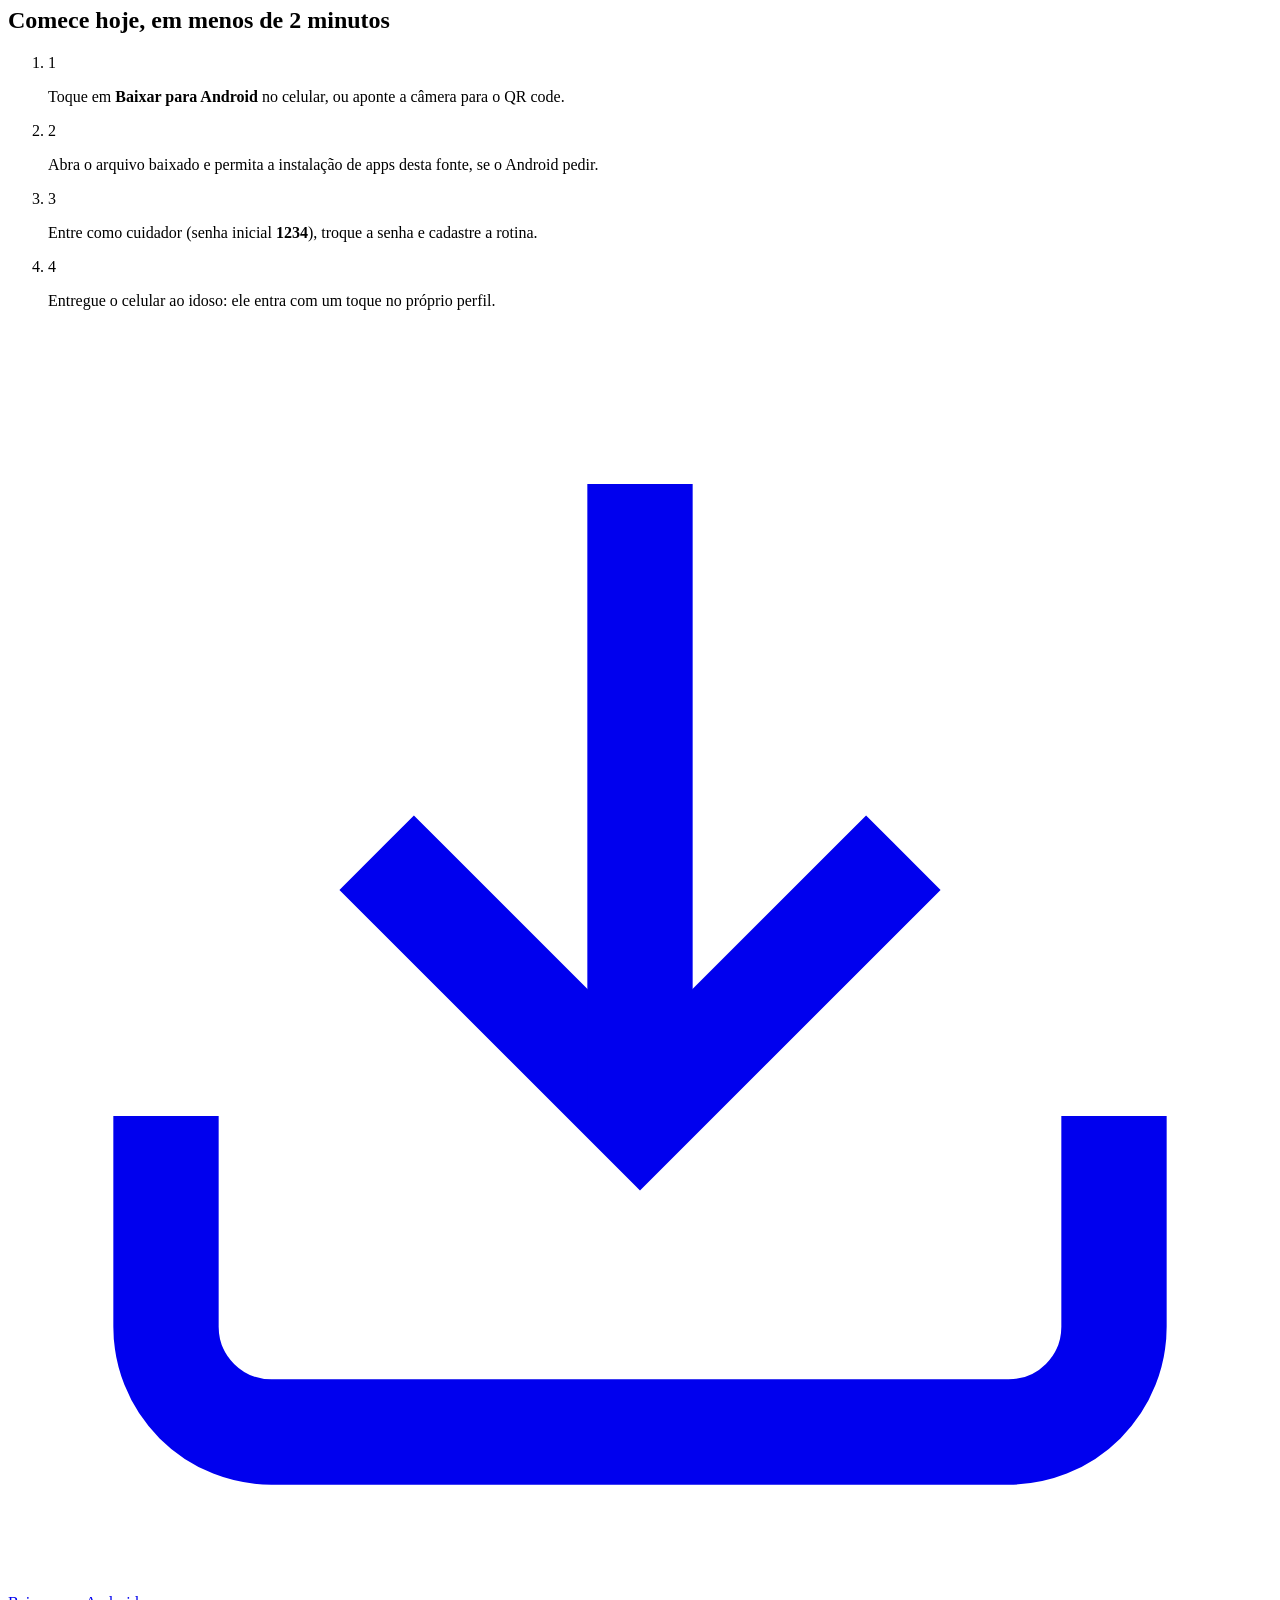
==== commit d508cbd4: "Site: seção Novidades, Diário de Saúde, versão 1.5 e novo link de download (CuidarApp.apk) Co-author" ====
--- a/site/index.html
+++ b/site/index.html
@@ -4,10 +4,10 @@
     <meta charset="UTF-8">
     <meta name="viewport" content="width=device-width, initial-scale=1.0">
     <title>CuidarApp — Cuidado diário do idoso, simples e sem internet</title>
-    <meta name="description" content="Aplicativo gratuito para idosos e cuidadores: remédios, água, alimentação com proteína, exercícios seguros, humor e SOS. Funciona sem internet e os dados ficam só no celular.">
+    <meta name="description" content="Aplicativo gratuito para idosos e cuidadores: remédios, água, alimentação com proteína, exercícios seguros, diário de saúde com relatório para a consulta e SOS. Funciona sem internet e os dados ficam só no celular.">
     <meta name="theme-color" content="#7C5CFC">
     <meta property="og:title" content="CuidarApp — Cuidado diário do idoso">
-    <meta property="og:description" content="Remédios, hidratação, alimentação, exercícios e humor em um só app. Gratuito, offline e privado.">
+    <meta property="og:description" content="Remédios, hidratação, alimentação, exercícios e diário de saúde em um só app. Gratuito, offline e privado.">
     <meta property="og:type" content="website">
     <meta property="og:locale" content="pt_BR">
     <meta property="og:site_name" content="CuidarApp">
@@ -32,6 +32,7 @@
                 <a href="#ciencia">Ciência</a>
                 <a href="#beneficios">Benefícios</a>
                 <a href="#privacidade">Privacidade</a>
+                <a href="#novidades">Novidades</a>
                 <a href="#perguntas">Dúvidas</a>
             </nav>
             <a class="btn btn-primary btn-sm" href="#baixar">Baixar grátis</a>
@@ -48,15 +49,15 @@
                 <div class="hero-text">
                     <span class="eyebrow">Gratuito · Funciona sem internet · Android</span>
                     <h1>O cuidado de todo dia, <span class="accent">simples para quem é cuidado</span> e tranquilo para quem cuida.</h1>
-                    <p class="lead">Remédios, água, refeições com proteína, exercícios seguros e humor em um só lugar. O idoso marca o que fez com um toque; o cuidador acompanha, recebe alertas e ajusta a rotina.</p>
+                    <p class="lead">Remédios, água, refeições com proteína, exercícios seguros e um diário de saúde em um só lugar. O idoso marca o que fez com um toque; o cuidador acompanha, recebe alertas e ajusta a rotina.</p>
                     <div class="hero-actions">
-                        <a class="btn btn-primary btn-lg" href="https://github.com/InBradleydesign/1-Download-and-Export/releases/latest/download/app-debug.apk" data-download>
+                        <a class="btn btn-primary btn-lg" href="https://github.com/InBradleydesign/1-Download-and-Export/releases/latest/download/CuidarApp.apk" data-download>
                             <svg viewBox="0 0 24 24" fill="none" stroke="currentColor" stroke-width="2"><path d="M21 15v4a2 2 0 0 1-2 2H5a2 2 0 0 1-2-2v-4"/><polyline points="7 10 12 15 17 10"/><line x1="12" y1="15" x2="12" y2="3"/></svg>
                             Baixar para Android
                         </a>
                         <a class="btn btn-ghost btn-lg" href="#funcionalidades">Ver como funciona</a>
                     </div>
-                    <p class="hero-meta">Versão 1.4 · 3,5 MB · Android 8.0 ou superior · Sem cadastro</p>
+                    <p class="hero-meta"><a href="#novidades" class="hero-new">Novo na versão 1.5: Diário de Saúde</a> · 2,9 MB · Android 8.0 ou superior · Sem cadastro</p>
                 </div>
                 <div class="hero-visual" aria-hidden="true">
                     <div class="blob"></div>
@@ -185,9 +186,9 @@
                             <span class="feature-icon red">💬</span>
                             <span><strong>“Como você se sentiu?”</strong>Depois de cada exercício. Tontura ou dor avisam o cuidador e oferecem o SOS na hora.</span>
                         </button>
-                        <button class="feature" data-img="img/idoso-humor.webp" data-alt="Humor e sintomas">
-                            <span class="feature-icon amber">🙂</span>
-                            <span><strong>Humor e sintomas</strong>Cinco carinhas, sintomas do dia e o botão “Tive uma queda”. Humor baixo gera alerta.</span>
+                        <button class="feature" data-img="img/saude-diario.webp" data-alt="Diário de Saúde do idoso">
+                            <span class="feature-icon red">❤️</span>
+                            <span><strong>Diário de Saúde</strong>Humor em cinco carinhas e anotação de pressão, glicemia e sintomas com poucos toques. Humor baixo gera alerta.</span>
                         </button>
                         <button class="feature" data-img="img/emergencia.webp" data-alt="Tela de emergência">
                             <span class="feature-icon red">📞</span>
@@ -206,6 +207,14 @@
                         <button class="feature" data-img="img/cuidador-progresso.webp" data-alt="Relatório dos últimos 7 dias">
                             <span class="feature-icon blue">📊</span>
                             <span><strong>Relatório semanal</strong>Adesão de cada dia, humor da semana e médias prontas para mostrar na consulta.</span>
+                        </button>
+                        <button class="feature" data-img="img/saude-historico.webp" data-alt="Histórico de saúde com gráfico de pressão">
+                            <span class="feature-icon red">📈</span>
+                            <span><strong>Histórico e gráficos de saúde</strong>Pressão, glicemia, peso, temperatura, saturação e sintomas por dia, semana, mês ou período escolhido.</span>
+                        </button>
+                        <button class="feature" data-img="img/saude-relatorio.webp" data-alt="Relatório PDF para a consulta">
+                            <span class="feature-icon blue">📄</span>
+                            <span><strong>Relatório PDF para a consulta</strong>Gerado no próprio celular, com tabelas, gráficos e remédios. Só sai do aparelho se você compartilhar.</span>
                         </button>
                         <button class="feature" data-img="img/novo-exercicio.webp" data-alt="Cadastro de exercício">
                             <span class="feature-icon green">✨</span>
@@ -277,7 +286,7 @@
                         <ul>
                             <li>Acompanha a rotina sem precisar perguntar tudo</li>
                             <li>Alertas de queda, mal-estar e humor baixo</li>
-                            <li>Relatório semanal pronto para levar à consulta</li>
+                            <li>Relatório em PDF pronto para levar à consulta</li>
                             <li>Funciona também no celular do cuidador, se o idoso não tiver um</li>
                         </ul>
                     </article>
@@ -312,6 +321,66 @@
             </div>
         </section>
 
+        <!-- NOVIDADES -->
+        <section class="section" id="novidades">
+            <div class="container">
+                <div class="section-head">
+                    <span class="eyebrow">Novidades e atualizações</span>
+                    <h2>O que há de novo no CuidarApp</h2>
+                    <p>O aplicativo continua gratuito e recebe melhorias com frequência. Veja o que mudou em cada versão.</p>
+                </div>
+
+                <article class="release-latest">
+                    <div class="release-latest-text">
+                        <div class="release-title">
+                            <span class="release-badge">Nova</span>
+                            <h3>Versão 1.5 · Diário de Saúde</h3>
+                        </div>
+                        <ul class="release-list">
+                            <li><strong>Anotações de saúde em casa:</strong> pressão, glicemia, peso, temperatura, saturação, frequência cardíaca, urina e sintomas, com quem anotou e quando.</li>
+                            <li><strong>Histórico e gráficos:</strong> hoje, 7 dias, 30 dias ou o período que você escolher.</li>
+                            <li><strong>Lembretes</strong> de medições, remédios e consultas, com notificação no celular.</li>
+                            <li><strong>Relatório em PDF</strong> para levar à consulta, gerado no próprio aparelho.</li>
+                            <li><strong>Privacidade:</strong> o diário só começa com o seu consentimento e pode ser apagado quando quiser. Nada é enviado para a internet.</li>
+                        </ul>
+                        <p class="release-note">O app registra e organiza as informações. Ele não faz diagnóstico nem recomenda tratamentos: isso continua com os profissionais de saúde.</p>
+                    </div>
+                    <figure class="phone release-phone"><img src="img/saude-historico.webp" alt="Histórico de saúde com gráfico de pressão arterial" width="585" height="1266" loading="lazy"></figure>
+                </article>
+
+                <div class="update-box">
+                    <span class="update-icon" aria-hidden="true">
+                        <svg viewBox="0 0 24 24" fill="none" stroke="currentColor" stroke-width="2"><polyline points="23 4 23 10 17 10"/><polyline points="1 20 1 14 7 14"/><path d="M3.51 9a9 9 0 0 1 14.85-3.36L23 10M1 14l4.64 4.36A9 9 0 0 0 20.49 15"/></svg>
+                    </span>
+                    <div>
+                        <h3>Atualize sem perder seus dados</h3>
+                        <p>A partir da versão 1.5, todas as versões do CuidarApp são assinadas com a mesma chave. Para atualizar, basta baixar o novo arquivo e tocar em <strong>Atualizar</strong>: o Android instala por cima e mantém remédios, registros, configurações e a senha do cuidador.</p>
+                        <p class="update-warning"><strong>Vindo da versão 1.4 ou anterior?</strong> Essas versões usavam uma assinatura de teste diferente, então o Android não deixa instalar por cima. Só desta vez, desinstale a versão antiga antes de instalar a 1.5. Os dados da versão antiga não passam para a nova nesse passo; anote antes o que for importante.</p>
+                    </div>
+                </div>
+
+                <ol class="timeline">
+                    <li>
+                        <span class="timeline-version">1.4</span>
+                        <div><h4>Revisão final <time datetime="2026-10">outubro de 2026</time></h4><p>Menu inferior em todas as telas, configurações em um só lugar, troca de senha e nomes, e visual mais limpo.</p></div>
+                    </li>
+                    <li>
+                        <span class="timeline-version">1.3</span>
+                        <div><h4>Melhorias baseadas na pesquisa <time datetime="2026-10">outubro de 2026</time></h4><p>Água com meta diária, refeições com meta de proteína, exercícios multicomponentes, “Como você se sentiu?”, humor e registro de queda.</p></div>
+                    </li>
+                    <li>
+                        <span class="timeline-version">1.2</span>
+                        <div><h4>Versão offline <time datetime="2026-10">outubro de 2026</time></h4><p>Funciona sem internet e sem cadastro, com os perfis do idoso e do cuidador no mesmo aparelho.</p></div>
+                    </li>
+                    <li>
+                        <span class="timeline-version">1.1</span>
+                        <div><h4>Novo design <time datetime="2026-09">setembro de 2026</time></h4><p>Interface redesenhada, com progresso do dia e botão de emergência sempre visível.</p></div>
+                    </li>
+                </ol>
+                <p class="timeline-more"><a href="https://github.com/InBradleydesign/1-Download-and-Export/releases" target="_blank" rel="noopener">Ver o histórico completo de versões →</a></p>
+            </div>
+        </section>
+
         <!-- BAIXAR -->
         <section class="section" id="baixar">
             <div class="container">
@@ -326,12 +395,13 @@
                             <li><span>4</span><p>Entregue o celular ao idoso: ele entra com um toque no próprio perfil.</p></li>
                         </ol>
                         <div class="hero-actions">
-                            <a class="btn btn-white btn-lg" href="https://github.com/InBradleydesign/1-Download-and-Export/releases/latest/download/app-debug.apk" data-download>
+                            <a class="btn btn-white btn-lg" href="https://github.com/InBradleydesign/1-Download-and-Export/releases/latest/download/CuidarApp.apk" data-download>
                                 <svg viewBox="0 0 24 24" fill="none" stroke="currentColor" stroke-width="2"><path d="M21 15v4a2 2 0 0 1-2 2H5a2 2 0 0 1-2-2v-4"/><polyline points="7 10 12 15 17 10"/><line x1="12" y1="15" x2="12" y2="3"/></svg>
                                 Baixar para Android
                             </a>
                         </div>
-                        <p class="download-meta">Versão 1.4 · APK de 3,5 MB · Android 8.0 ou superior</p>
+                        <p class="download-meta">Versão 1.5 · APK de 2,9 MB · Android 8.0 ou superior</p>
+                        <p class="download-meta">A partir da 1.5, as atualizações instalam por cima da versão anterior e mantêm seus dados. <a href="#novidades">Saiba como</a></p>
                     </div>
                     <div class="qr">
                         <img src="img/qr-download.svg" alt="QR code para baixar o CuidarApp" width="200" height="200">
@@ -356,6 +426,10 @@
                     <details>
                         <summary>Precisa de internet?</summary>
                         <p>Não. Depois de instalado, o aplicativo funciona totalmente offline. A internet só é usada para baixar o arquivo de instalação.</p>
+                    </details>
+                    <details>
+                        <summary>Como atualizo o app sem perder os dados?</summary>
+                        <p>Baixe a versão nova pelo botão desta página e abra o arquivo. O Android mostra <strong>Atualizar</strong> e instala por cima, mantendo tudo o que estava salvo. Não desinstale antes. A única exceção é a passagem da versão 1.4 (ou anterior) para a 1.5, que exige desinstalar a antiga uma vez; veja em <a href="#novidades">Novidades</a>.</p>
                     </details>
                     <details>
                         <summary>O idoso não tem celular. Dá para usar?</summary>
@@ -403,7 +477,7 @@
         </div>
     </footer>
 
-    <a class="sticky-download" href="https://github.com/InBradleydesign/1-Download-and-Export/releases/latest/download/app-debug.apk" data-download>
+    <a class="sticky-download" href="https://github.com/InBradleydesign/1-Download-and-Export/releases/latest/download/CuidarApp.apk" data-download>
         <svg viewBox="0 0 24 24" fill="none" stroke="currentColor" stroke-width="2"><path d="M21 15v4a2 2 0 0 1-2 2H5a2 2 0 0 1-2-2v-4"/><polyline points="7 10 12 15 17 10"/><line x1="12" y1="15" x2="12" y2="3"/></svg>
         Baixar o CuidarApp grátis
     </a>
